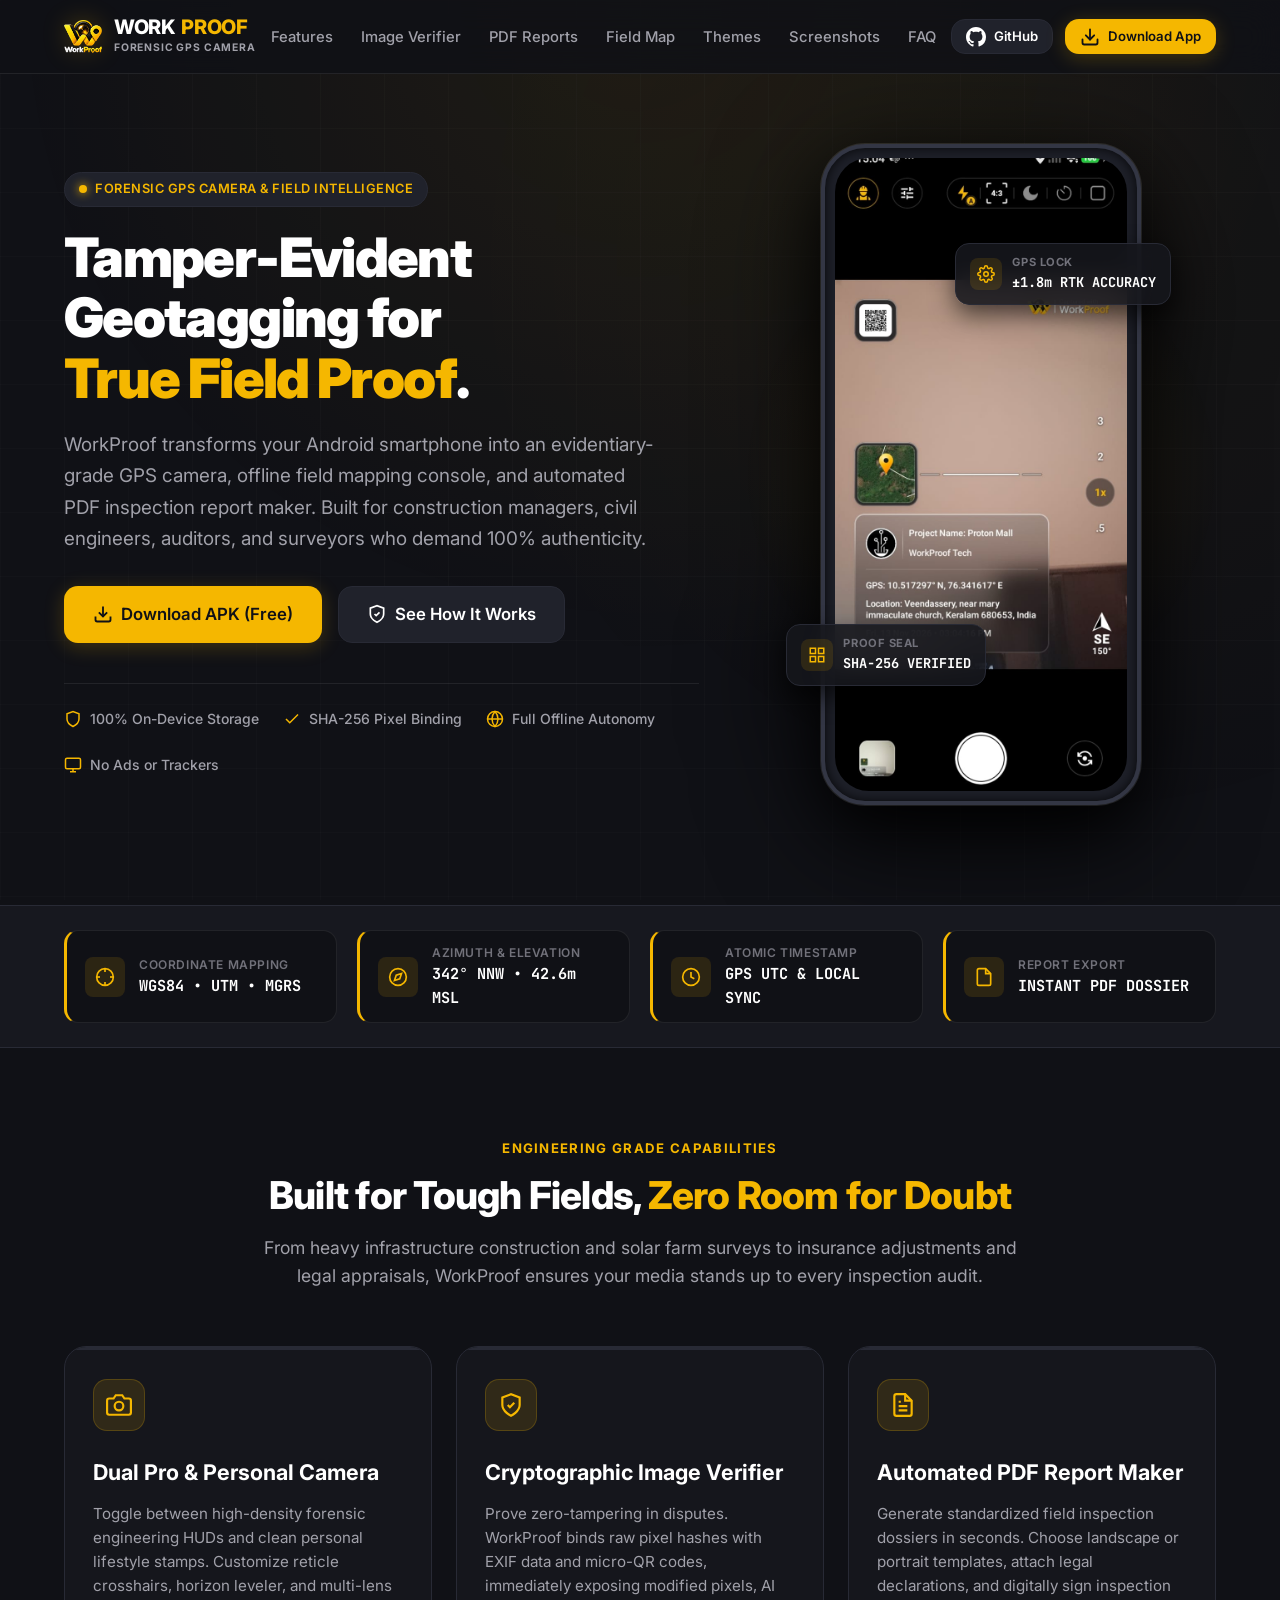
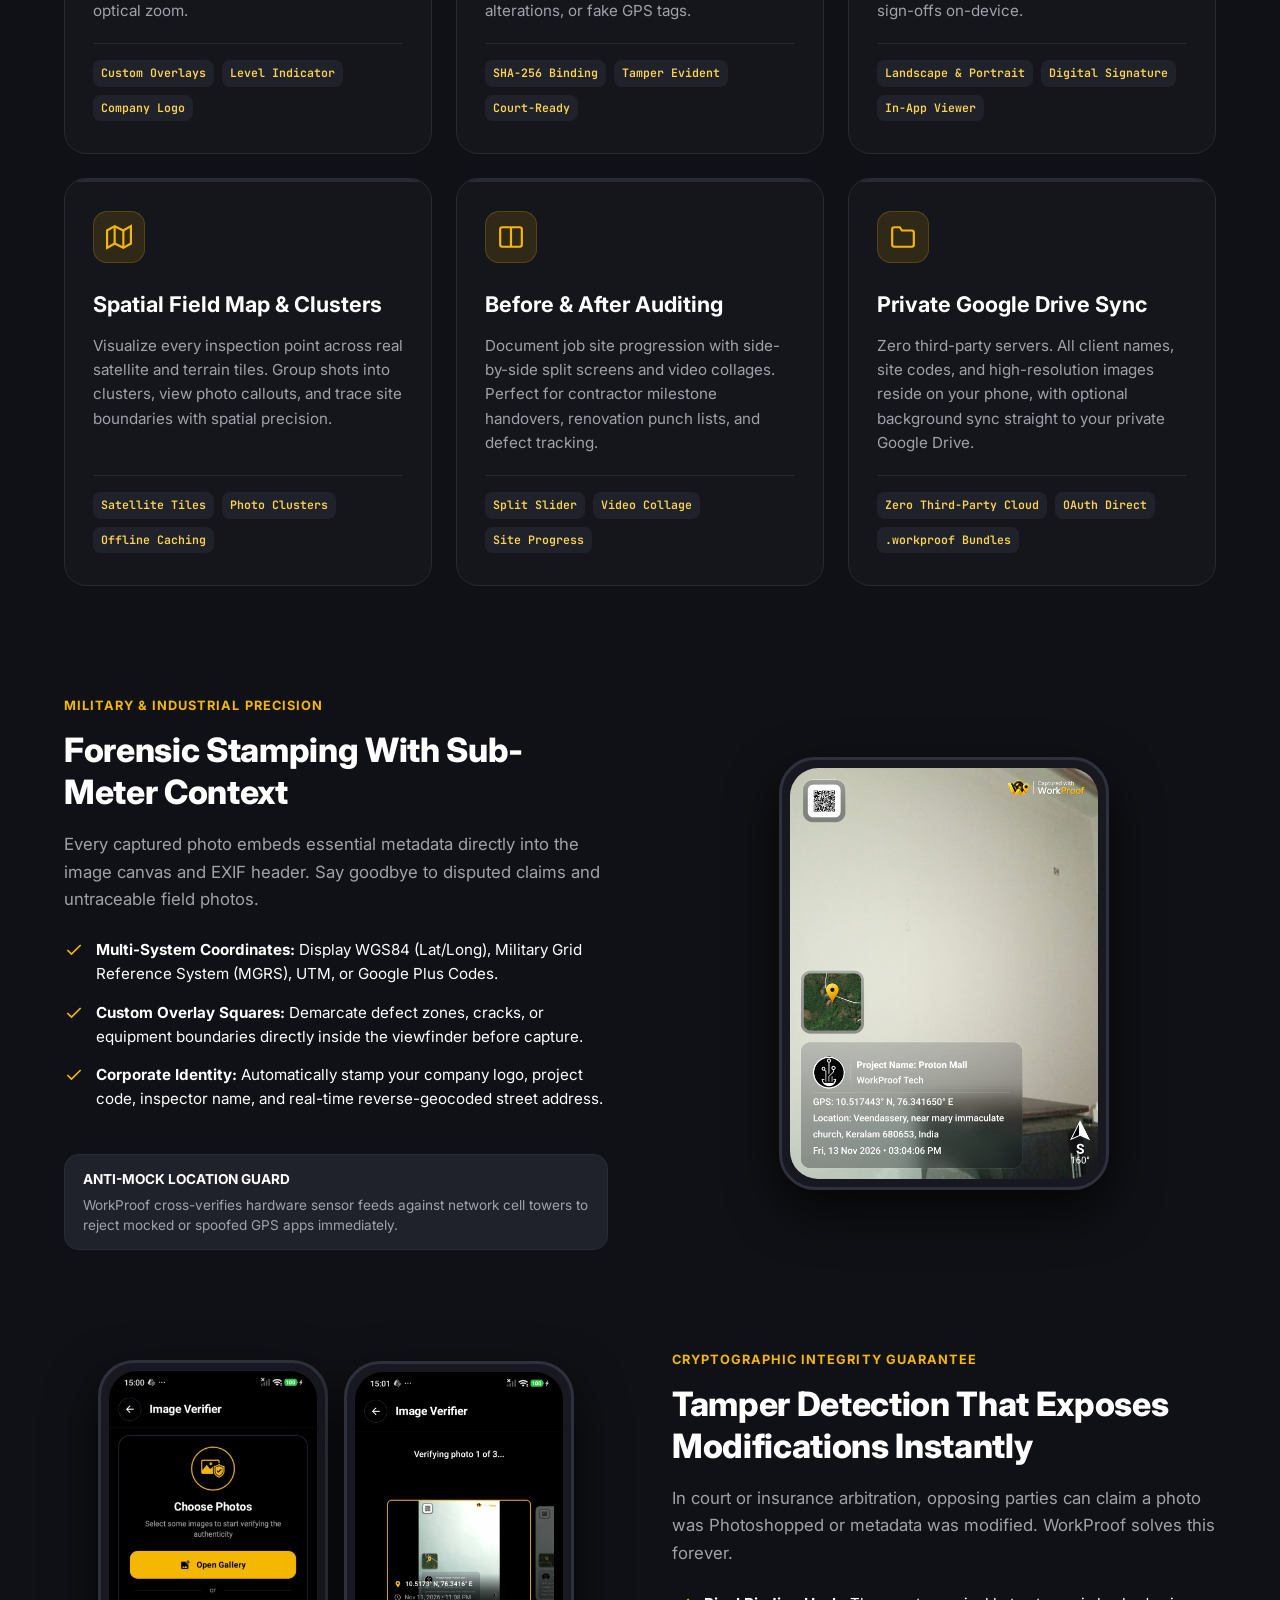
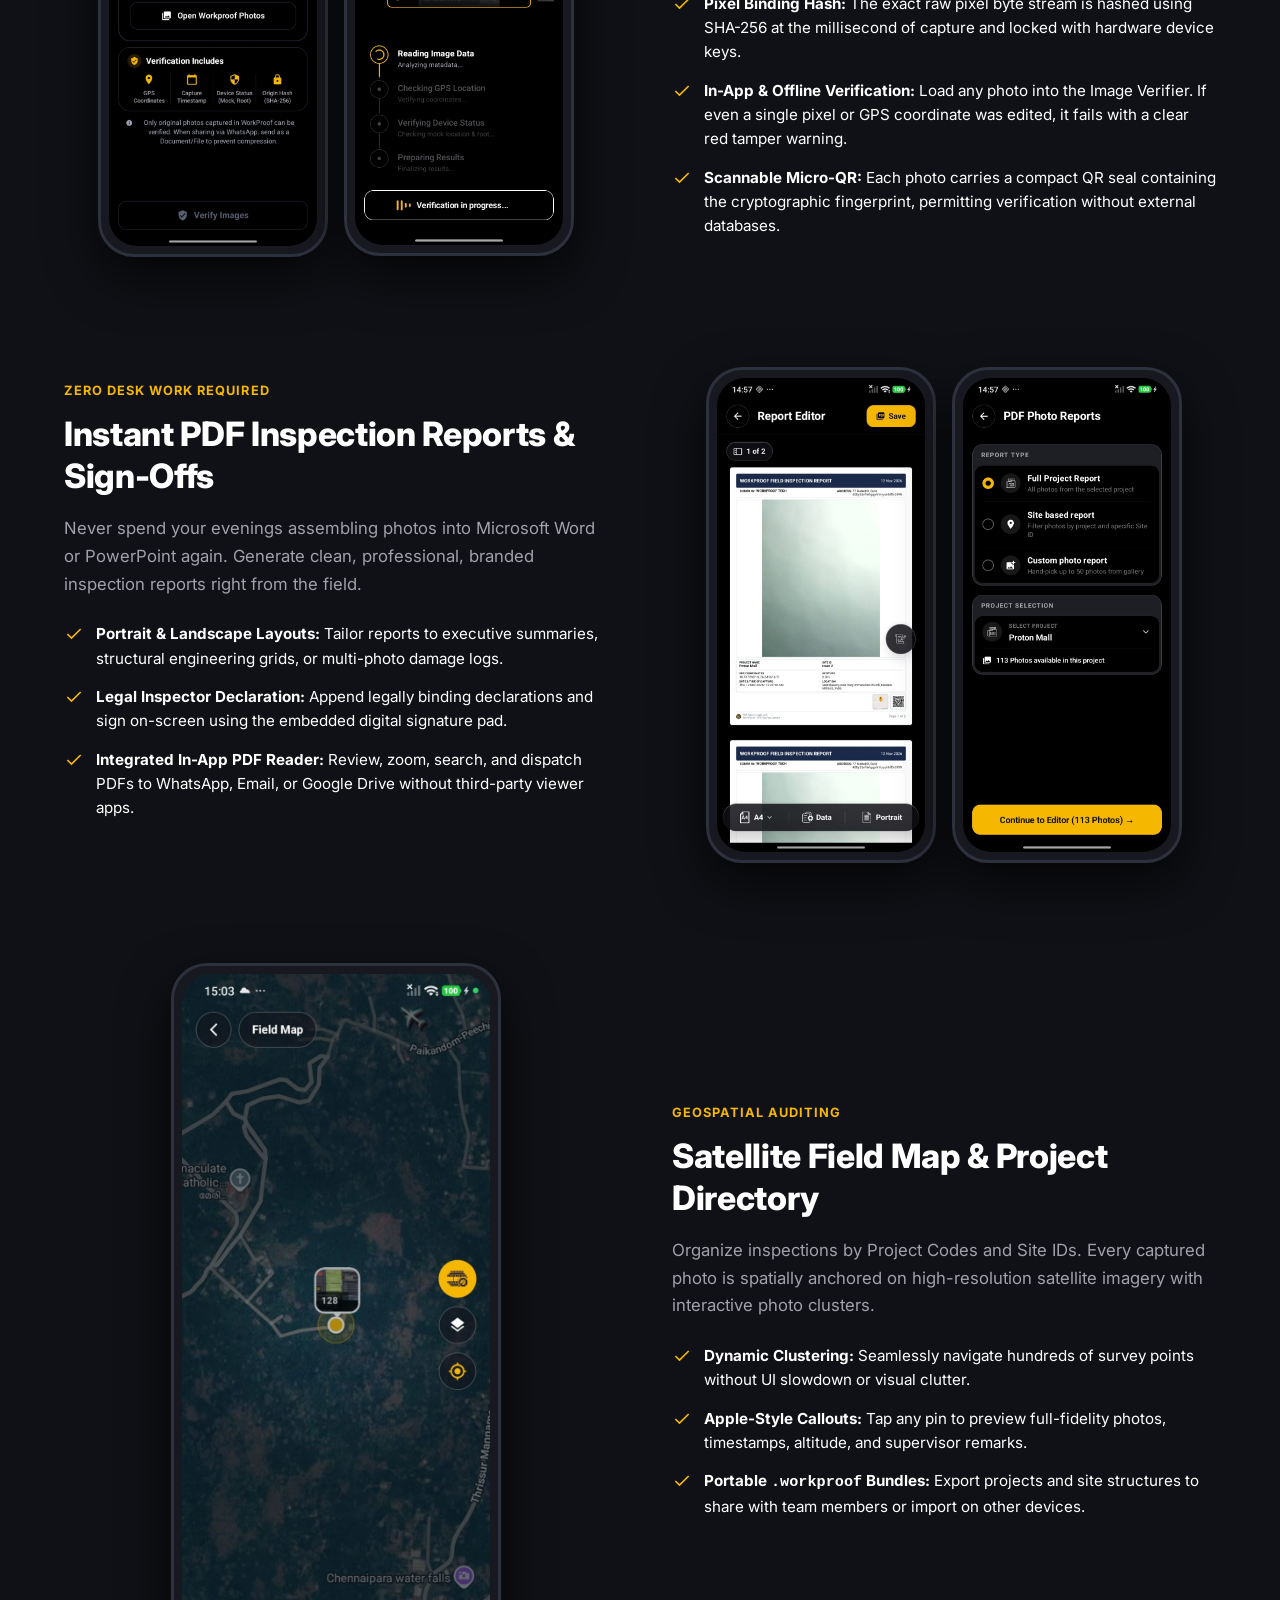
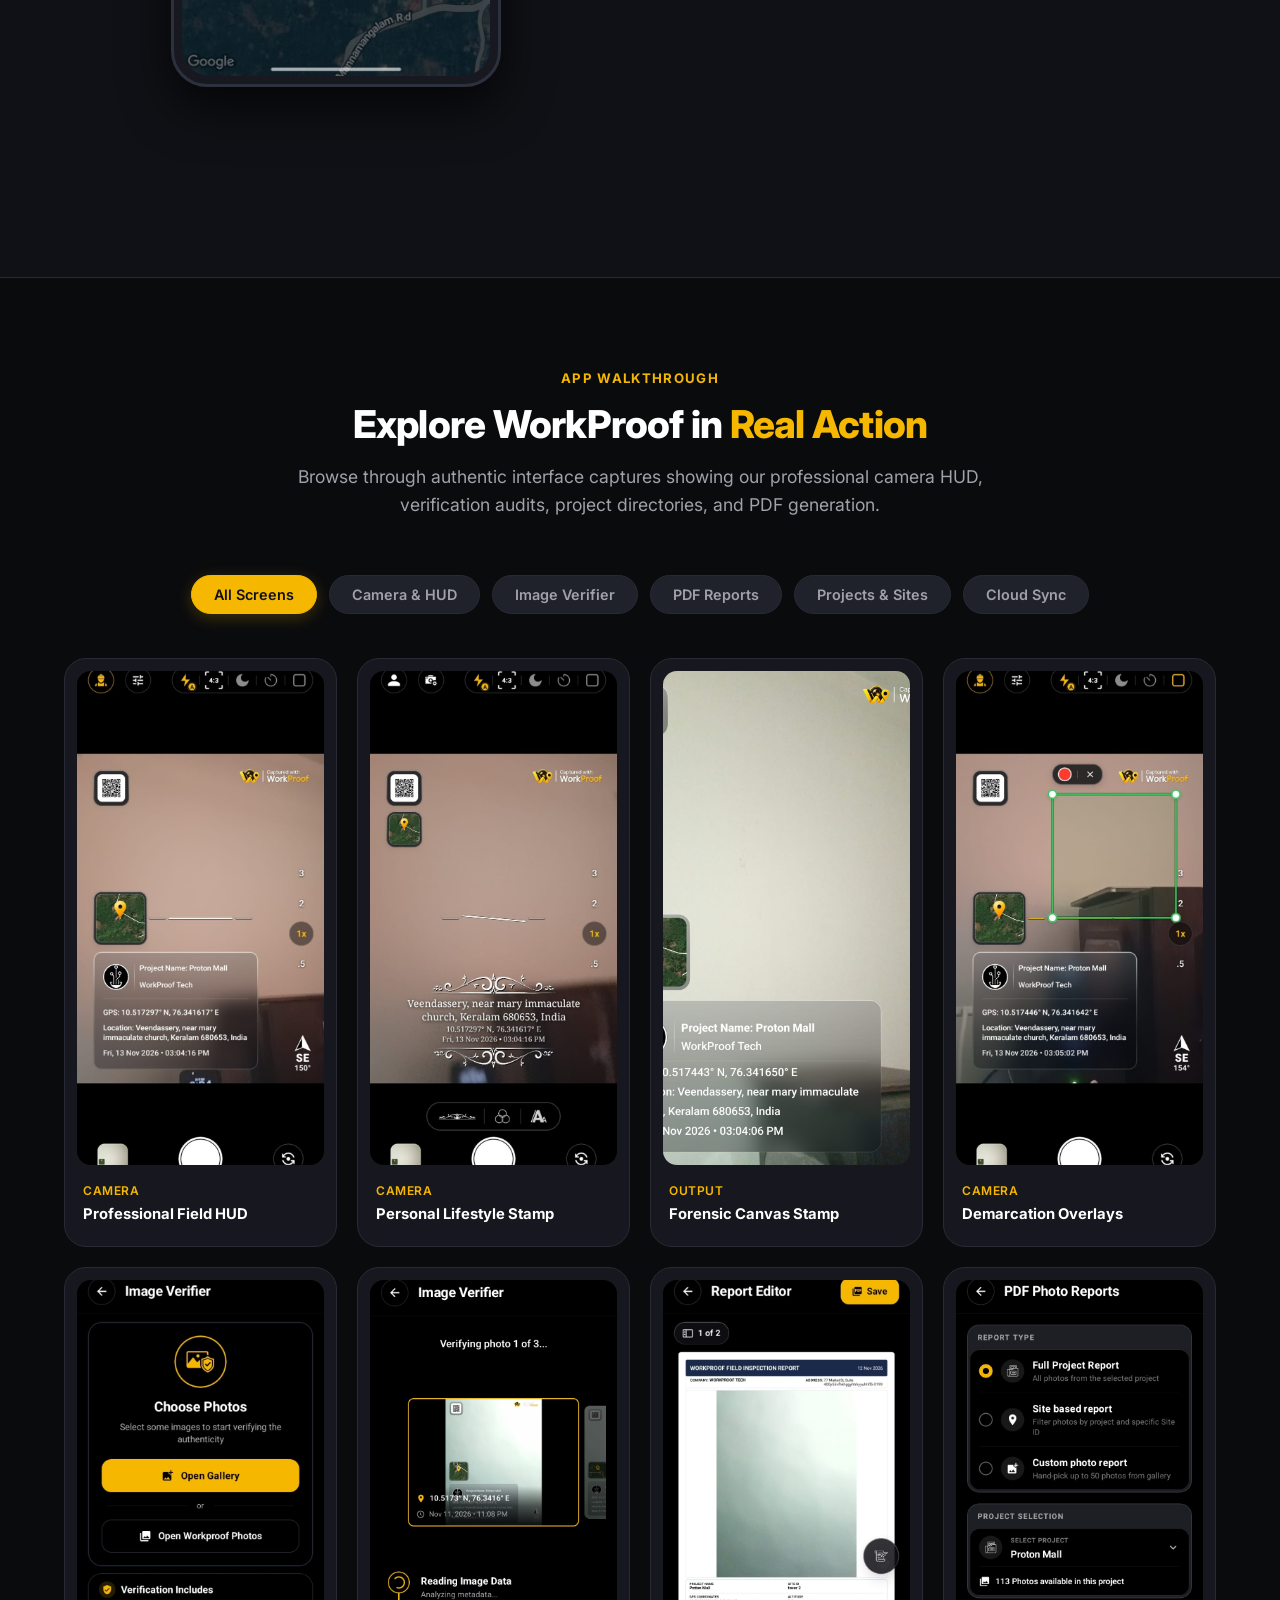
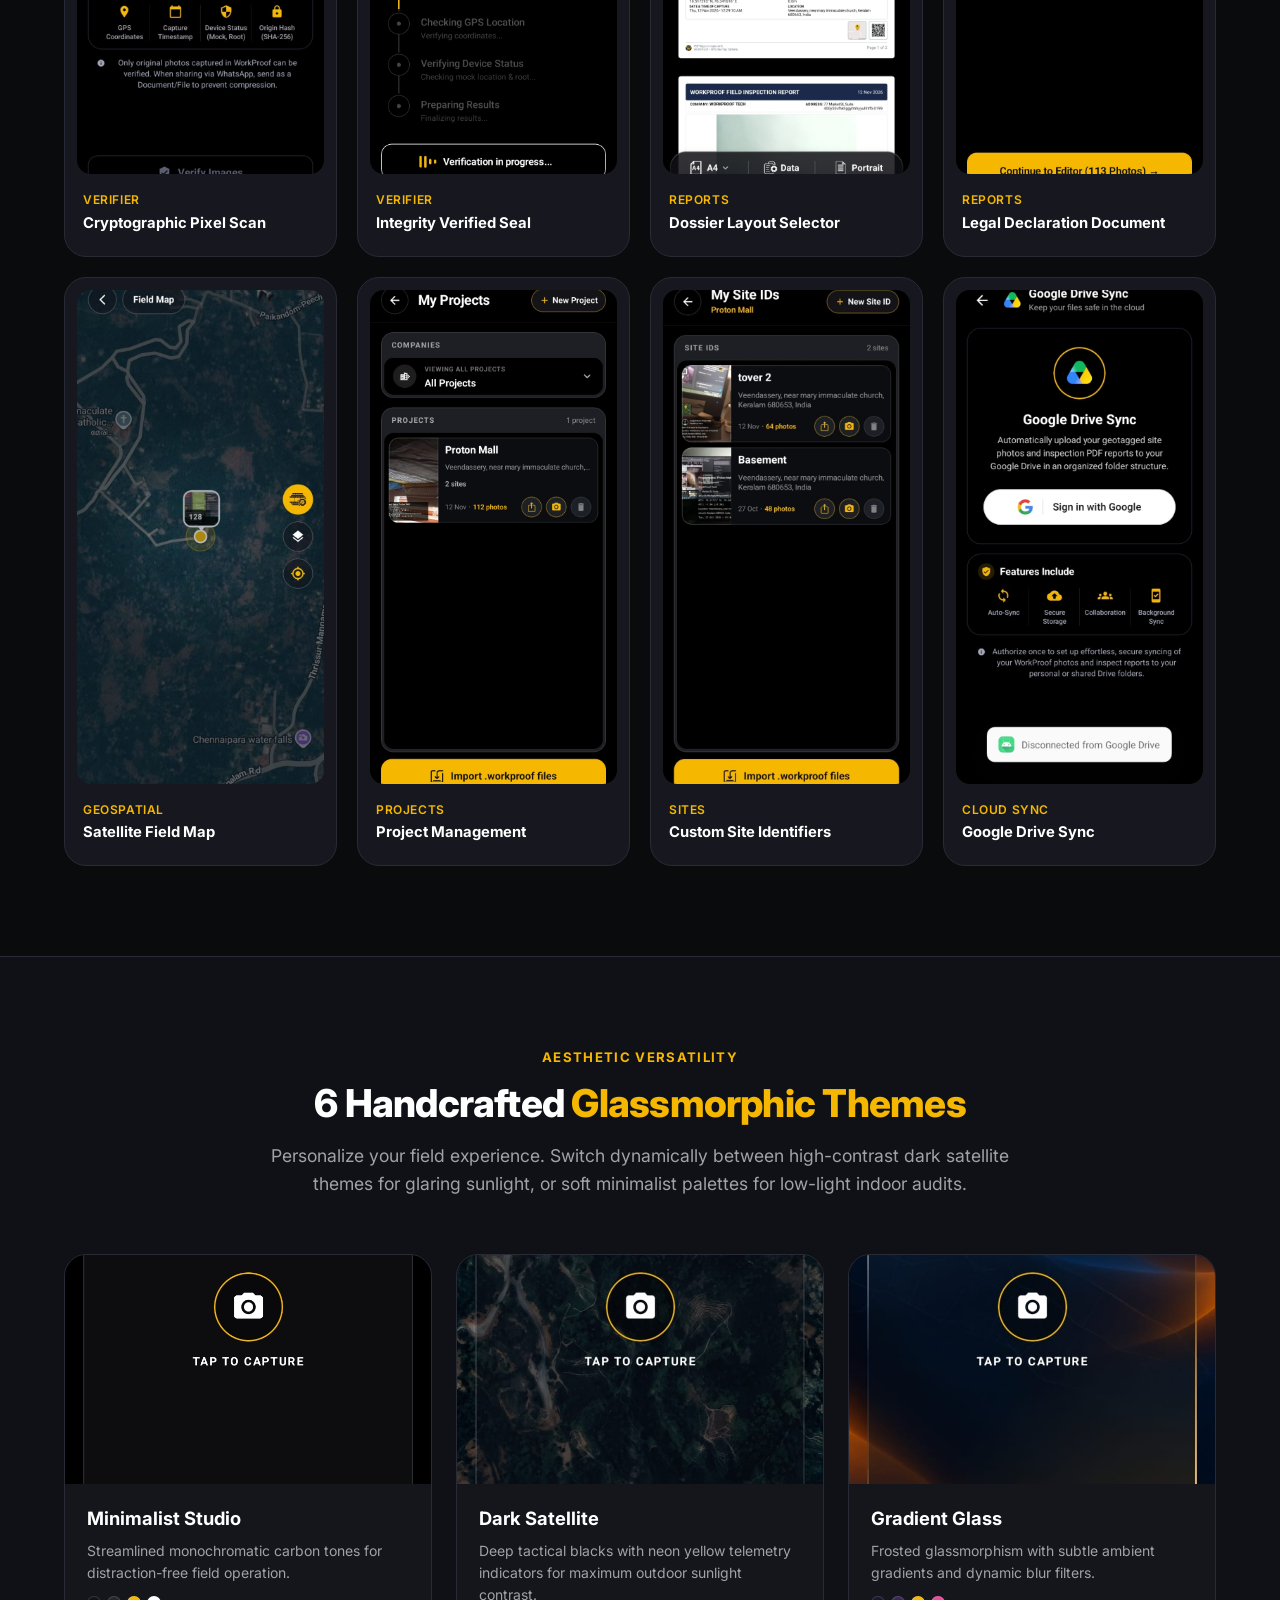
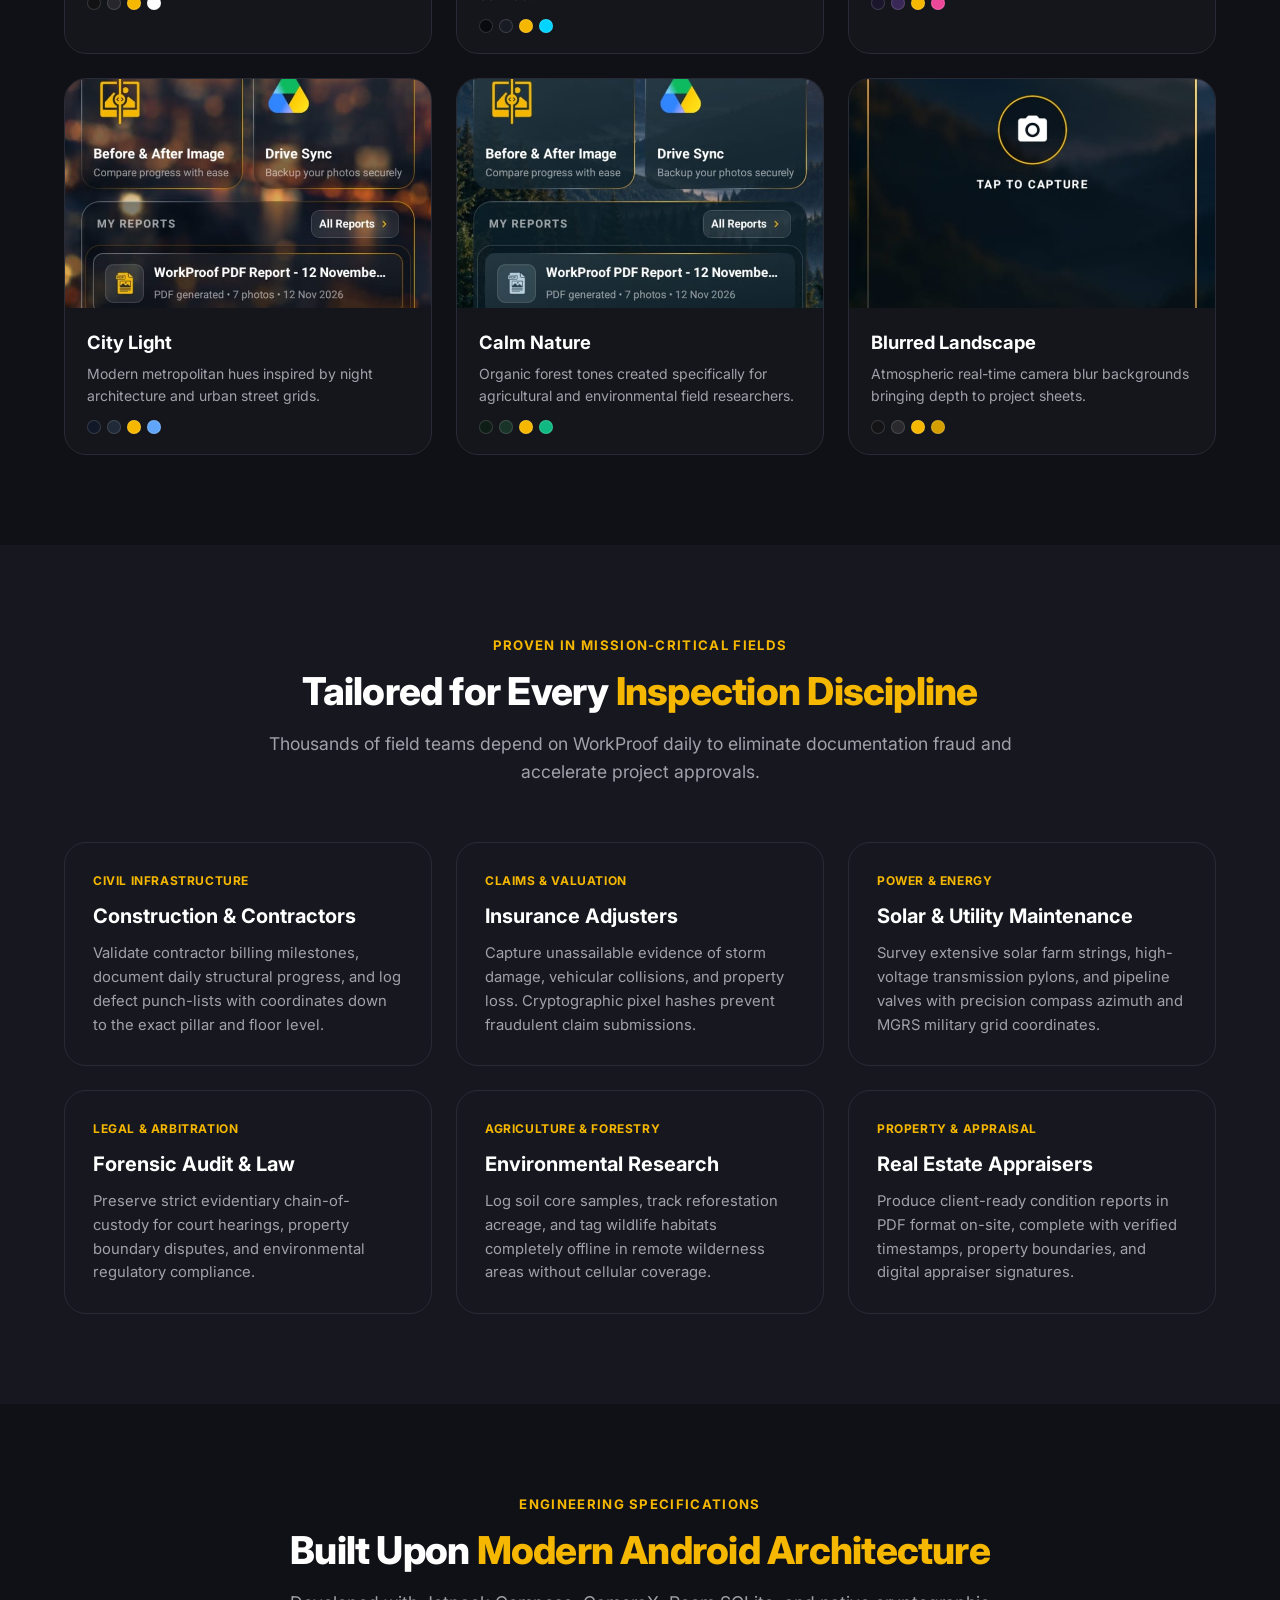
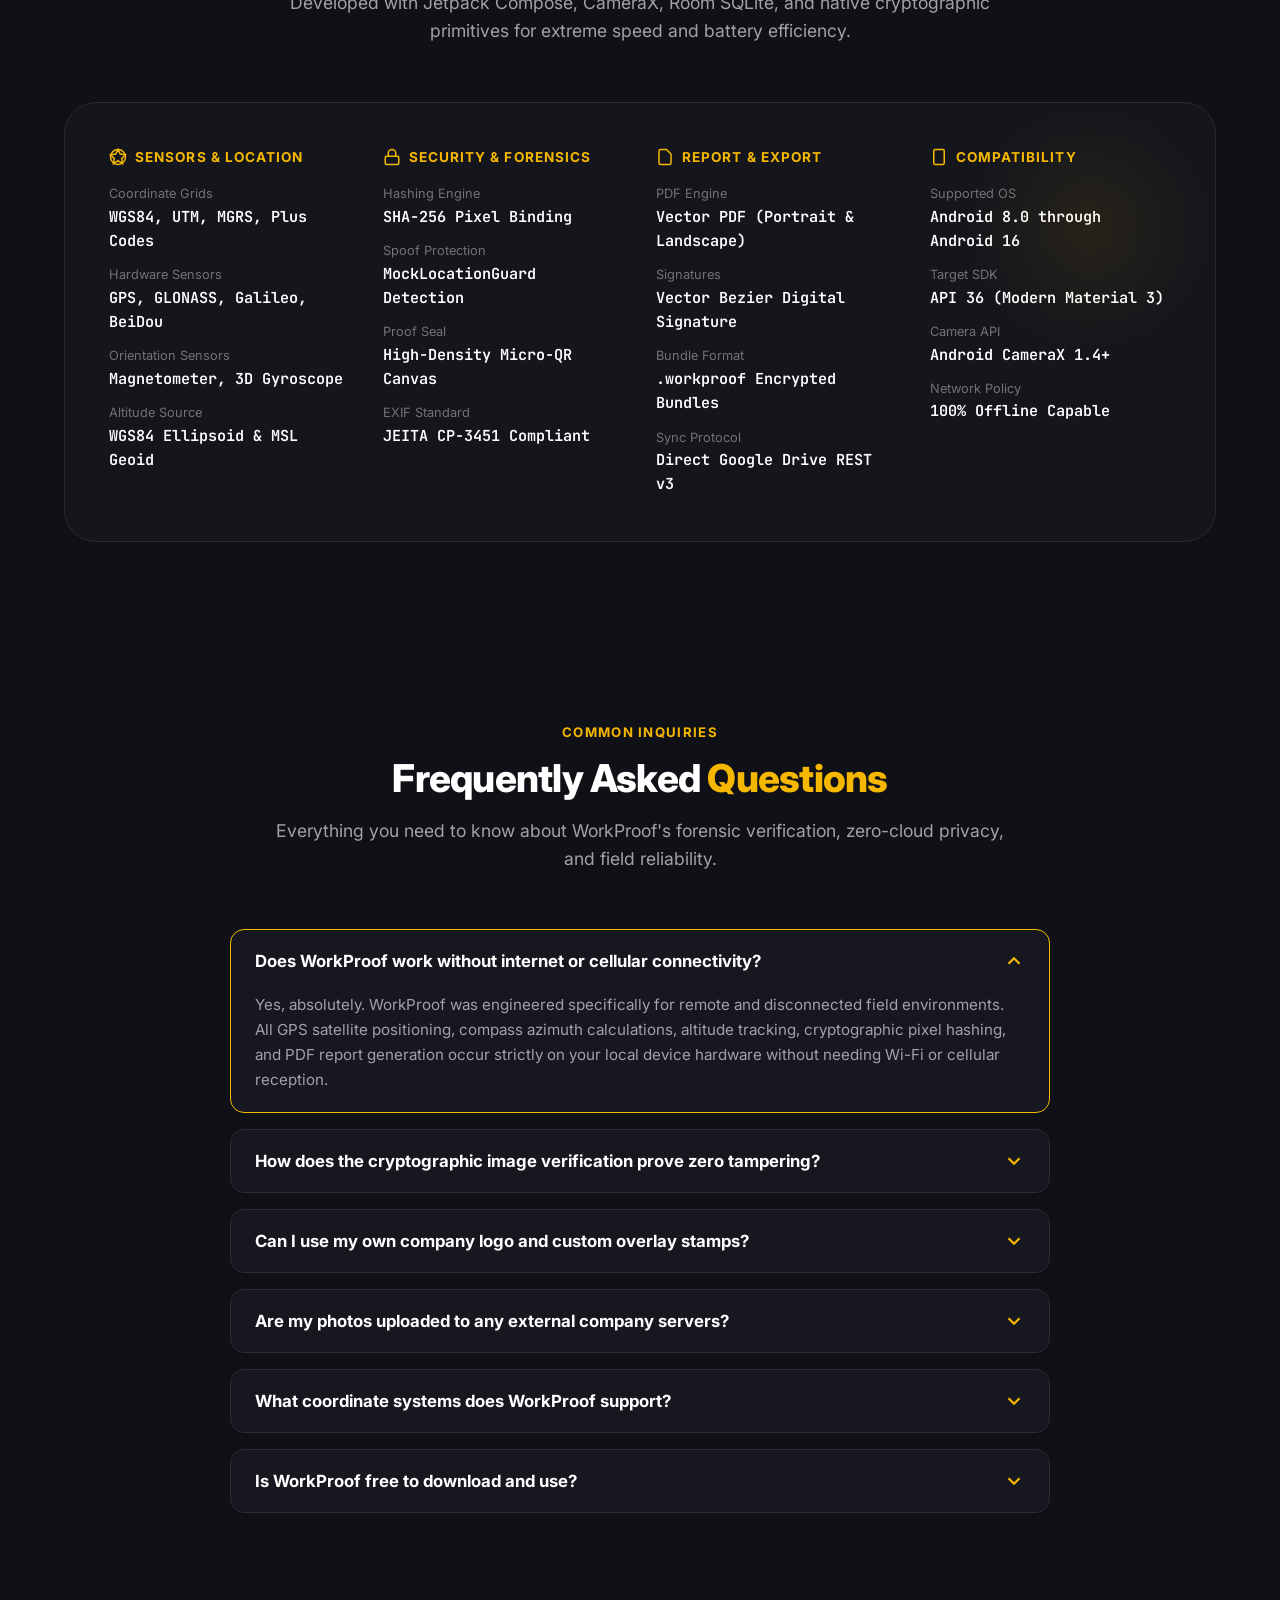
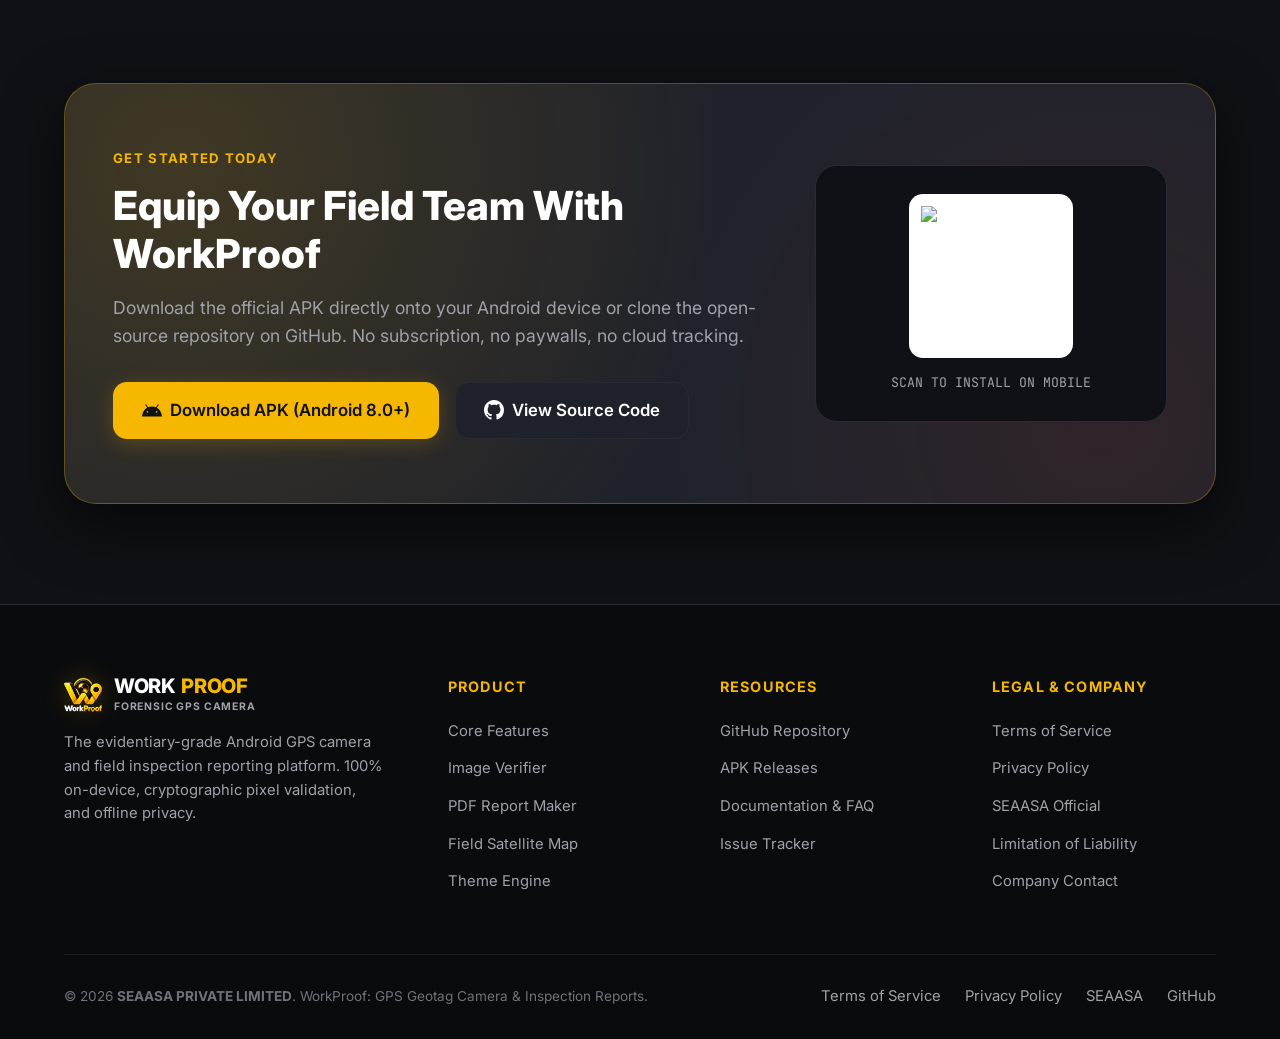
==== index.html @ 044ee82d "Initial commit: WorkProof official landing website, terms, and privacy policy" ====
<!DOCTYPE html>
<html lang="en">
<head>
  <meta charset="UTF-8">
  <meta name="viewport" content="width=device-width, initial-scale=1.0">
  <title>WorkProof | Forensic GPS Geotag Camera, Field Map & PDF Reports</title>
  
  <!-- SEO & Meta Tags -->
  <meta name="description" content="WorkProof is the zero-cloud, evidentiary-grade GPS geotag camera and PDF inspection report maker for Android. Featuring cryptographic pixel verification, offline field mapping, and multi-format coordinate stamping.">
  <meta name="keywords" content="WorkProof, GPS Geotag Camera, Android Geotagging, Timestamp Camera, Field Inspection Report, Construction Camera, Forensic Image Verification, Proof of Work, MGRS Camera, UTM GPS Camera, Tamper Evident Photo">
  <meta name="author" content="WorkProof Team">
  <meta name="robots" content="index, follow">
  <meta name="theme-color" content="#f5b700">

  <!-- Open Graph / Facebook / LinkedIn -->
  <meta property="og:type" content="website">
  <meta property="og:url" content="https://workproof.app/">
  <meta property="og:title" content="WorkProof - Forensic GPS Geotag Camera & Inspection Reports">
  <meta property="og:description" content="Evidentiary-grade GPS geotag camera, offline field mapping, and automated PDF inspection reports. 100% on-device and cryptographically verified.">
  <meta property="og:image" content="assets/images/logo-square.png">

  <!-- Twitter Card -->
  <meta name="twitter:card" content="summary_large_image">
  <meta name="twitter:title" content="WorkProof - Forensic GPS Geotag Camera & Inspection Reports">
  <meta name="twitter:description" content="Evidentiary-grade GPS geotag camera, offline field mapping, and automated PDF inspection reports. 100% on-device and cryptographically verified.">
  <meta name="twitter:image" content="assets/images/logo-square.png">

  <!-- Favicons & Icons -->
  <link rel="icon" type="image/x-icon" href="favicon.ico">
  <link rel="icon" type="image/png" sizes="32x32" href="assets/images/favicon-32x32.png">
  <link rel="icon" type="image/png" sizes="16x16" href="assets/images/favicon-16x16.png">
  <link rel="apple-touch-icon" sizes="180x180" href="assets/images/apple-touch-icon.png">
  <link rel="manifest" href="site.webmanifest">

  <!-- Google Fonts: Inter & JetBrains Mono -->
  <link rel="preconnect" href="https://fonts.googleapis.com">
  <link rel="preconnect" href="https://fonts.gstatic.com" crossorigin>
  <link href="https://fonts.googleapis.com/css2?family=Inter:wght@400;500;600;700;800;900&family=JetBrains+Mono:wght@400;600;700&display=swap" rel="stylesheet">

  <!-- Stylesheet -->
  <link rel="stylesheet" href="assets/css/style.css">

  <!-- Schema.org JSON-LD Structured Data for Rich Search Results -->
  <script type="application/ld+json">
  {
    "@context": "https://schema.org",
    "@graph": [
      {
        "@type": "SoftwareApplication",
        "name": "WorkProof",
        "operatingSystem": "Android 8.0 and above",
        "applicationCategory": "BusinessApplication, PhotographyApplication",
        "offers": {
          "@type": "Offer",
          "price": "0.00",
          "priceCurrency": "USD"
        },
        "description": "Evidentiary-grade forensic GPS geotag camera, satellite field mapping, and automated PDF inspection report generator.",
        "softwareVersion": "1.0",
        "downloadUrl": "https://github.com/shintocanto/WorkProof/releases"
      },
      {
        "@type": "FAQPage",
        "mainEntity": [
          {
            "@type": "Question",
            "name": "Does WorkProof require an internet connection to capture geotagged photos?",
            "acceptedAnswer": {
              "@type": "Answer",
              "text": "No. WorkProof operates 100% offline. High-precision GPS coordinates, compass azimuth, altitude, timestamps, and cryptographic pixel binding are generated directly on your device."
            }
          },
          {
            "@type": "Question",
            "name": "How does WorkProof's cryptographic image verification work?",
            "acceptedAnswer": {
              "@type": "Answer",
              "text": "Every photo is bound with a deterministic SHA-256 cryptographic signature linking the raw pixel matrix with GPS telemetry and EXIF metadata. The in-app Verifier instantly flags any Photoshop, crop, or AI tampering."
            }
          },
          {
            "@type": "Question",
            "name": "Are my photos uploaded to any third-party cloud servers?",
            "acceptedAnswer": {
              "@type": "Answer",
              "text": "Never. WorkProof adheres to a zero-cloud, privacy-first architecture. All media remains on your physical device unless you explicitly connect your personal Google Drive."
            }
          }
        ]
      }
    ]
  }
  </script>
</head>
<body>
  <!-- Ambient Topographic Grid Background -->
  <div class="bg-topo-overlay"></div>

  <!-- Header Navigation -->
  <header class="header">
    <div class="container nav-wrapper">
      <a href="index.html" class="brand" aria-label="WorkProof Home">
        <img src="assets/images/logo.png" alt="WorkProof Logo" class="brand-logo-img">
        <div class="brand-text-wrap">
          <div class="brand-title">WORK<span>PROOF</span></div>
          <span class="brand-badge">Forensic GPS Camera</span>
        </div>
      </a>

      <!-- Desktop Navigation Menu -->
      <nav aria-label="Main Navigation">
        <ul class="nav-menu">
          <li><a href="#features" class="nav-link">Features</a></li>
          <li><a href="#verifier" class="nav-link">Image Verifier</a></li>
          <li><a href="#reports" class="nav-link">PDF Reports</a></li>
          <li><a href="#fieldmap" class="nav-link">Field Map</a></li>
          <li><a href="#themes" class="nav-link">Themes</a></li>
          <li><a href="#screenshots" class="nav-link">Screenshots</a></li>
          <li><a href="#faq" class="nav-link">FAQ</a></li>
        </ul>
      </nav>

      <!-- Action Buttons -->
      <div class="nav-actions">
        <a href="https://github.com/shintocanto/WorkProof" target="_blank" rel="noopener noreferrer" class="btn btn-secondary btn-sm" aria-label="GitHub Repository">
          <svg class="btn-icon" viewBox="0 0 24 24" fill="currentColor">
            <path d="M12 0C5.37 0 0 5.37 0 12c0 5.31 3.435 9.795 8.205 11.385.6.105.825-.255.825-.57 0-.285-.015-1.23-.015-2.235-3.015.555-3.795-.735-4.035-1.41-.135-.345-.72-1.41-1.23-1.695-.42-.225-1.02-.78-.015-.795.945-.015 1.62.87 1.845 1.23 1.08 1.815 2.805 1.305 3.495.99.105-.78.42-1.305.765-1.605-2.67-.3-5.46-1.335-5.46-5.925 0-1.305.465-2.385 1.23-3.225-.12-.3-.54-1.53.12-3.18 0 0 1.005-.315 3.3 1.23.96-.27 1.98-.405 3-.405s2.04.135 3 .405c2.295-1.56 3.3-1.23 3.3-1.23.66 1.65.24 2.88.12 3.18.765.84 1.23 1.905 1.23 3.225 0 4.605-2.805 5.625-5.475 5.925.435.375.81 1.095.81 2.22 0 1.605-.015 2.895-.015 3.3 0 .315.225.69.825.57A12.02 12.02 0 0024 12c0-6.63-5.37-12-12-12z"/>
          </svg>
          <span>GitHub</span>
        </a>
        <a href="#download" class="btn btn-primary btn-sm">
          <svg class="btn-icon" viewBox="0 0 24 24" fill="none" stroke="currentColor" stroke-width="2.2" stroke-linecap="round" stroke-linejoin="round">
            <path d="M21 15v4a2 2 0 0 1-2 2H5a2 2 0 0 1-2-2v-4"></path>
            <polyline points="7 10 12 15 17 10"></polyline>
            <line x1="12" y1="15" x2="12" y2="3"></line>
          </svg>
          <span>Download App</span>
        </a>
      </div>

      <!-- Mobile Hamburger Button -->
      <button class="mobile-toggle" aria-label="Toggle navigation menu" aria-expanded="false">
        <svg viewBox="0 0 24 24" fill="none" stroke="currentColor" stroke-width="2">
          <line x1="3" y1="12" x2="21" y2="12"></line>
          <line x1="3" y1="6" x2="21" y2="6"></line>
          <line x1="3" y1="18" x2="21" y2="18"></line>
        </svg>
      </button>
    </div>

    <!-- Mobile Drawer Menu -->
    <div class="mobile-nav">
      <a href="#features" class="nav-link">Features</a>
      <a href="#verifier" class="nav-link">Image Verifier</a>
      <a href="#reports" class="nav-link">PDF Reports</a>
      <a href="#fieldmap" class="nav-link">Field Map</a>
      <a href="#themes" class="nav-link">Themes</a>
      <a href="#screenshots" class="nav-link">Screenshots</a>
      <a href="#faq" class="nav-link">FAQ</a>
      <a href="terms.html" class="nav-link">Terms of Service</a>
      <a href="privacy.html" class="nav-link">Privacy Policy</a>
      <a href="#download" class="btn btn-primary" style="margin-top: 12px; width: 100%;">Download WorkProof APK</a>
    </div>
  </header>

  <main>
    <!-- ===================================================================
         Hero Section
         =================================================================== -->
    <section class="hero-section">
      <div class="container">
        <div class="hero-grid">
          <!-- Left Column: Copy & Actions -->
          <div class="hero-content">
            <div class="pill-badge">
              <span class="pill-pulse"></span>
              <span>Forensic GPS Camera & Field Intelligence</span>
            </div>

            <h1 class="hero-title">
              Tamper-Evident Geotagging for <span class="highlight">True Field Proof</span>.
            </h1>

            <p class="hero-desc">
              WorkProof transforms your Android smartphone into an evidentiary-grade GPS camera, offline field mapping console, and automated PDF inspection report maker. Built for construction managers, civil engineers, auditors, and surveyors who demand 100% authenticity.
            </p>

            <div class="hero-actions">
              <a href="#download" class="btn btn-primary btn-lg">
                <svg class="btn-icon" viewBox="0 0 24 24" fill="none" stroke="currentColor" stroke-width="2.2">
                  <path d="M21 15v4a2 2 0 0 1-2 2H5a2 2 0 0 1-2-2v-4"></path>
                  <polyline points="7 10 12 15 17 10"></polyline>
                  <line x1="12" y1="15" x2="12" y2="3"></line>
                </svg>
                <span>Download APK (Free)</span>
              </a>

              <a href="#verifier" class="btn btn-secondary btn-lg">
                <svg class="btn-icon" viewBox="0 0 24 24" fill="none" stroke="currentColor" stroke-width="2">
                  <path d="M12 22s8-4 8-10V5l-8-3-8 3v7c0 6 8 10 8 10z"></path>
                  <polyline points="9 12 11 14 15 10"></polyline>
                </svg>
                <span>See How It Works</span>
              </a>
            </div>

            <!-- Trust / Architecture Guarantees -->
            <div class="hero-guarantees">
              <div class="guarantee-item">
                <svg class="guarantee-icon" viewBox="0 0 24 24" fill="none" stroke="currentColor" stroke-width="2">
                  <path d="M12 22s8-4 8-10V5l-8-3-8 3v7c0 6 8 10 8 10z"></path>
                </svg>
                <span>100% On-Device Storage</span>
              </div>

              <div class="guarantee-item">
                <svg class="guarantee-icon" viewBox="0 0 24 24" fill="none" stroke="currentColor" stroke-width="2">
                  <polyline points="20 6 9 17 4 12"></polyline>
                </svg>
                <span>SHA-256 Pixel Binding</span>
              </div>

              <div class="guarantee-item">
                <svg class="guarantee-icon" viewBox="0 0 24 24" fill="none" stroke="currentColor" stroke-width="2">
                  <circle cx="12" cy="12" r="10"></circle>
                  <line x1="2" y1="12" x2="22" y2="12"></line>
                  <path d="M12 2a15.3 15.3 0 0 1 4 10 15.3 15.3 0 0 1-4 10 15.3 15.3 0 0 1-4-10 15.3 15.3 0 0 1 4-10z"></path>
                </svg>
                <span>Full Offline Autonomy</span>
              </div>

              <div class="guarantee-item">
                <svg class="guarantee-icon" viewBox="0 0 24 24" fill="none" stroke="currentColor" stroke-width="2">
                  <rect x="2" y="3" width="20" height="14" rx="2" ry="2"></rect>
                  <line x1="8" y1="21" x2="16" y2="21"></line>
                  <line x1="12" y1="17" x2="12" y2="21"></line>
                </svg>
                <span>No Ads or Trackers</span>
              </div>
            </div>
          </div>

          <!-- Right Column: Interactive Smartphone Mockup -->
          <div class="hero-visual">
            <div class="hero-ambient-glow"></div>
            
            <div class="phone-mockup-wrapper">
              <div class="phone-frame">
                <div class="phone-notch"></div>
                <div class="phone-screen">
                  <img src="assets/images/screenshots/screen-camera-pro.jpg" alt="WorkProof Camera Live HUD Viewfinder" loading="eager">
                </div>
              </div>

              <!-- Floating Live Telemetry Chips -->
              <div class="floating-chip floating-chip-1">
                <div class="chip-icon-box">
                  <svg width="18" height="18" viewBox="0 0 24 24" fill="none" stroke="currentColor" stroke-width="2">
                    <circle cx="12" cy="12" r="3"></circle>
                    <path d="M19.4 15a1.65 1.65 0 0 0 .33 1.82l.06.06a2 2 0 0 1 0 2.83 2 2 0 0 1-2.83 0l-.06-.06a1.65 1.65 0 0 0-1.82-.33 1.65 1.65 0 0 0-1 1.51V21a2 2 0 0 1-2 2 2 2 0 0 1-2-2v-.09A1.65 1.65 0 0 0 9 19.4a1.65 1.65 0 0 0-1.82.33l-.06.06a2 2 0 0 1-2.83 0 2 2 0 0 1 0-2.83l.06-.06a1.65 1.65 0 0 0 .33-1.82 1.65 1.65 0 0 0-1.51-1H3a2 2 0 0 1-2-2 2 2 0 0 1 2-2h.09A1.65 1.65 0 0 0 4.6 9a1.65 1.65 0 0 0-.33-1.82l-.06-.06a2 2 0 0 1 0-2.83 2 2 0 0 1 2.83 0l.06.06a1.65 1.65 0 0 0 1.82.33H9a1.65 1.65 0 0 0 1-1.51V3a2 2 0 0 1 2-2 2 2 0 0 1 2 2v.09a1.65 1.65 0 0 0 1 1.51 1.65 1.65 0 0 0 1.82-.33l.06-.06a2 2 0 0 1 2.83 0 2 2 0 0 1 0 2.83l-.06.06a1.65 1.65 0 0 0-.33 1.82V9a1.65 1.65 0 0 0 1.51 1H21a2 2 0 0 1 2 2 2 2 0 0 1-2 2h-.09a1.65 1.65 0 0 0-1.51 1z"></path>
                  </svg>
                </div>
                <div class="chip-content">
                  <span class="chip-label">GPS LOCK</span>
                  <span class="chip-value">±1.8m RTK ACCURACY</span>
                </div>
              </div>

              <div class="floating-chip floating-chip-2">
                <div class="chip-icon-box">
                  <svg width="18" height="18" viewBox="0 0 24 24" fill="none" stroke="currentColor" stroke-width="2">
                    <rect x="3" y="3" width="7" height="7"></rect>
                    <rect x="14" y="3" width="7" height="7"></rect>
                    <rect x="14" y="14" width="7" height="7"></rect>
                    <rect x="3" y="14" width="7" height="7"></rect>
                  </svg>
                </div>
                <div class="chip-content">
                  <span class="chip-label">PROOF SEAL</span>
                  <span class="chip-value">SHA-256 VERIFIED</span>
                </div>
              </div>
            </div>
          </div>
        </div>
      </div>
    </section>

    <!-- ===================================================================
         Live Telemetry & Stamp Preview Bar
         =================================================================== -->
    <div class="telemetry-ribbon">
      <div class="container">
        <div class="telemetry-grid">
          <div class="telemetry-item">
            <div class="telemetry-icon-box">
              <svg width="20" height="20" viewBox="0 0 24 24" fill="none" stroke="currentColor" stroke-width="2">
                <circle cx="12" cy="12" r="10"></circle>
                <line x1="22" y1="12" x2="18" y2="12"></line>
                <line x1="6" y1="12" x2="2" y2="12"></line>
                <line x1="12" y1="6" x2="12" y2="2"></line>
                <line x1="12" y1="22" x2="12" y2="18"></line>
              </svg>
            </div>
            <div class="telemetry-meta">
              <span class="telemetry-name">COORDINATE MAPPING</span>
              <span class="telemetry-val">WGS84 • UTM • MGRS</span>
            </div>
          </div>

          <div class="telemetry-item">
            <div class="telemetry-icon-box">
              <svg width="20" height="20" viewBox="0 0 24 24" fill="none" stroke="currentColor" stroke-width="2">
                <circle cx="12" cy="12" r="10"></circle>
                <polygon points="16.24 7.76 14.12 14.12 7.76 16.24 9.88 9.88 16.24 7.76"></polygon>
              </svg>
            </div>
            <div class="telemetry-meta">
              <span class="telemetry-name">AZIMUTH & ELEVATION</span>
              <span class="telemetry-val">342° NNW • 42.6m MSL</span>
            </div>
          </div>

          <div class="telemetry-item">
            <div class="telemetry-icon-box">
              <svg width="20" height="20" viewBox="0 0 24 24" fill="none" stroke="currentColor" stroke-width="2">
                <circle cx="12" cy="12" r="10"></circle>
                <polyline points="12 6 12 12 16 14"></polyline>
              </svg>
            </div>
            <div class="telemetry-meta">
              <span class="telemetry-name">ATOMIC TIMESTAMP</span>
              <span class="telemetry-val">GPS UTC & LOCAL SYNC</span>
            </div>
          </div>

          <div class="telemetry-item">
            <div class="telemetry-icon-box">
              <svg width="20" height="20" viewBox="0 0 24 24" fill="none" stroke="currentColor" stroke-width="2">
                <path d="M14 2H6a2 2 0 0 0-2 2v16a2 2 0 0 0 2 2h12a2 2 0 0 0 2-2V8z"></path>
                <polyline points="14 2 14 8 20 8"></polyline>
              </svg>
            </div>
            <div class="telemetry-meta">
              <span class="telemetry-name">REPORT EXPORT</span>
              <span class="telemetry-val">INSTANT PDF DOSSIER</span>
            </div>
          </div>
        </div>
      </div>
    </div>

    <!-- ===================================================================
         Core Features Grid (Pillars)
         =================================================================== -->
    <section id="features" class="section">
      <div class="container">
        <div class="section-header">
          <span class="section-tag">ENGINEERING GRADE CAPABILITIES</span>
          <h2 class="section-title">Built for Tough Fields, <span>Zero Room for Doubt</span></h2>
          <p class="section-desc">
            From heavy infrastructure construction and solar farm surveys to insurance adjustments and legal appraisals, WorkProof ensures your media stands up to every inspection audit.
          </p>
        </div>

        <div class="feature-cards-grid">
          <!-- Card 1: Dual Camera Engine -->
          <article class="feature-card">
            <div class="feature-icon-wrapper">
              <svg viewBox="0 0 24 24" fill="none" stroke="currentColor" stroke-width="2">
                <path d="M23 19a2 2 0 0 1-2 2H3a2 2 0 0 1-2-2V8a2 2 0 0 1 2-2h4l2-3h6l2 3h4a2 2 0 0 1 2 2z"></path>
                <circle cx="12" cy="13" r="4"></circle>
              </svg>
            </div>
            <h3 class="feature-title">Dual Pro & Personal Camera</h3>
            <p class="feature-desc">
              Toggle between high-density forensic engineering HUDs and clean personal lifestyle stamps. Customize reticle crosshairs, horizon leveler, and multi-lens optical zoom.
            </p>
            <div class="feature-badge-list">
              <span class="feature-sub-badge">Custom Overlays</span>
              <span class="feature-sub-badge">Level Indicator</span>
              <span class="feature-sub-badge">Company Logo</span>
            </div>
          </article>

          <!-- Card 2: Cryptographic Verifier -->
          <article class="feature-card">
            <div class="feature-icon-wrapper">
              <svg viewBox="0 0 24 24" fill="none" stroke="currentColor" stroke-width="2">
                <path d="M12 22s8-4 8-10V5l-8-3-8 3v7c0 6 8 10 8 10z"></path>
                <path d="m9 12 2 2 4-4"></path>
              </svg>
            </div>
            <h3 class="feature-title">Cryptographic Image Verifier</h3>
            <p class="feature-desc">
              Prove zero-tampering in disputes. WorkProof binds raw pixel hashes with EXIF data and micro-QR codes, immediately exposing modified pixels, AI alterations, or fake GPS tags.
            </p>
            <div class="feature-badge-list">
              <span class="feature-sub-badge">SHA-256 Binding</span>
              <span class="feature-sub-badge">Tamper Evident</span>
              <span class="feature-sub-badge">Court-Ready</span>
            </div>
          </article>

          <!-- Card 3: Instant PDF Photo Reports -->
          <article class="feature-card">
            <div class="feature-icon-wrapper">
              <svg viewBox="0 0 24 24" fill="none" stroke="currentColor" stroke-width="2">
                <path d="M14 2H6a2 2 0 0 0-2 2v16a2 2 0 0 0 2 2h12a2 2 0 0 0 2-2V8z"></path>
                <polyline points="14 2 14 8 20 8"></polyline>
                <line x1="16" y1="13" x2="8" y2="13"></line>
                <line x1="16" y1="17" x2="8" y2="17"></line>
                <polyline points="10 9 9 9 8 9"></polyline>
              </svg>
            </div>
            <h3 class="feature-title">Automated PDF Report Maker</h3>
            <p class="feature-desc">
              Generate standardized field inspection dossiers in seconds. Choose landscape or portrait templates, attach legal declarations, and digitally sign inspection sign-offs on-device.
            </p>
            <div class="feature-badge-list">
              <span class="feature-sub-badge">Landscape & Portrait</span>
              <span class="feature-sub-badge">Digital Signature</span>
              <span class="feature-sub-badge">In-App Viewer</span>
            </div>
          </article>

          <!-- Card 4: Satellite Field Map -->
          <article class="feature-card">
            <div class="feature-icon-wrapper">
              <svg viewBox="0 0 24 24" fill="none" stroke="currentColor" stroke-width="2">
                <polygon points="1 6 1 22 8 18 16 22 23 18 23 2 16 6 8 2 1 6"></polygon>
                <line x1="8" y1="2" x2="8" y2="18"></line>
                <line x1="16" y1="6" x2="16" y2="22"></line>
              </svg>
            </div>
            <h3 class="feature-title">Spatial Field Map & Clusters</h3>
            <p class="feature-desc">
              Visualize every inspection point across real satellite and terrain tiles. Group shots into clusters, view photo callouts, and trace site boundaries with spatial precision.
            </p>
            <div class="feature-badge-list">
              <span class="feature-sub-badge">Satellite Tiles</span>
              <span class="feature-sub-badge">Photo Clusters</span>
              <span class="feature-sub-badge">Offline Caching</span>
            </div>
          </article>

          <!-- Card 5: Before / After Studio -->
          <article class="feature-card">
            <div class="feature-icon-wrapper">
              <svg viewBox="0 0 24 24" fill="none" stroke="currentColor" stroke-width="2">
                <rect x="2" y="3" width="20" height="18" rx="2" ry="2"></rect>
                <line x1="12" y1="3" x2="12" y2="21"></line>
              </svg>
            </div>
            <h3 class="feature-title">Before & After Auditing</h3>
            <p class="feature-desc">
              Document job site progression with side-by-side split screens and video collages. Perfect for contractor milestone handovers, renovation punch lists, and defect tracking.
            </p>
            <div class="feature-badge-list">
              <span class="feature-sub-badge">Split Slider</span>
              <span class="feature-sub-badge">Video Collage</span>
              <span class="feature-sub-badge">Site Progress</span>
            </div>
          </article>

          <!-- Card 6: Zero-Cloud Privacy & Drive Sync -->
          <article class="feature-card">
            <div class="feature-icon-wrapper">
              <svg viewBox="0 0 24 24" fill="none" stroke="currentColor" stroke-width="2">
                <path d="M22 19a2 2 0 0 1-2 2H4a2 2 0 0 1-2-2V5a2 2 0 0 1 2-2h5l2 3h9a2 2 0 0 1 2 2z"></path>
              </svg>
            </div>
            <h3 class="feature-title">Private Google Drive Sync</h3>
            <p class="feature-desc">
              Zero third-party servers. All client names, site codes, and high-resolution images reside on your phone, with optional background sync straight to your private Google Drive.
            </p>
            <div class="feature-badge-list">
              <span class="feature-sub-badge">Zero Third-Party Cloud</span>
              <span class="feature-sub-badge">OAuth Direct</span>
              <span class="feature-sub-badge">.workproof Bundles</span>
            </div>
          </article>
        </div>
      </div>
    </section>

    <!-- ===================================================================
         Alternating Feature Showcases (Deep Dives)
         =================================================================== -->
    <section class="section" style="padding-top: 20px;">
      <div class="container">
        <!-- Showcase 1: Forensic Geotagging & Stamping -->
        <div class="showcase-row">
          <div class="showcase-text">
            <span class="showcase-tag">MILITARY & INDUSTRIAL PRECISION</span>
            <h2 class="showcase-heading">Forensic Stamping With Sub-Meter Context</h2>
            <p class="showcase-desc">
              Every captured photo embeds essential metadata directly into the image canvas and EXIF header. Say goodbye to disputed claims and untraceable field photos.
            </p>
            <ul class="showcase-points">
              <li class="showcase-point">
                <svg class="showcase-point-icon" viewBox="0 0 24 24" fill="none" stroke="currentColor" stroke-width="2">
                  <polyline points="20 6 9 17 4 12"></polyline>
                </svg>
                <span><strong>Multi-System Coordinates:</strong> Display WGS84 (Lat/Long), Military Grid Reference System (MGRS), UTM, or Google Plus Codes.</span>
              </li>
              <li class="showcase-point">
                <svg class="showcase-point-icon" viewBox="0 0 24 24" fill="none" stroke="currentColor" stroke-width="2">
                  <polyline points="20 6 9 17 4 12"></polyline>
                </svg>
                <span><strong>Custom Overlay Squares:</strong> Demarcate defect zones, cracks, or equipment boundaries directly inside the viewfinder before capture.</span>
              </li>
              <li class="showcase-point">
                <svg class="showcase-point-icon" viewBox="0 0 24 24" fill="none" stroke="currentColor" stroke-width="2">
                  <polyline points="20 6 9 17 4 12"></polyline>
                </svg>
                <span><strong>Corporate Identity:</strong> Automatically stamp your company logo, project code, inspector name, and real-time reverse-geocoded street address.</span>
              </li>
            </ul>
            <div class="callout-box">
              <div class="callout-box-title">ANTI-MOCK LOCATION GUARD</div>
              <div class="callout-box-desc">WorkProof cross-verifies hardware sensor feeds against network cell towers to reject mocked or spoofed GPS apps immediately.</div>
            </div>
          </div>

          <div class="showcase-media">
            <div class="showcase-device-frame">
              <img src="assets/images/screenshots/screen-actual-photo-stamp.jpg" alt="Actual WorkProof Stamped Photo with Map and Telemetry">
            </div>
          </div>
        </div>

        <!-- Showcase 2: Cryptographic Image Verifier -->
        <div id="verifier" class="showcase-row reverse">
          <div class="showcase-text">
            <span class="showcase-tag">CRYPTOGRAPHIC INTEGRITY GUARANTEE</span>
            <h2 class="showcase-heading">Tamper Detection That Exposes Modifications Instantly</h2>
            <p class="showcase-desc">
              In court or insurance arbitration, opposing parties can claim a photo was Photoshopped or metadata was modified. WorkProof solves this forever.
            </p>
            <ul class="showcase-points">
              <li class="showcase-point">
                <svg class="showcase-point-icon" viewBox="0 0 24 24" fill="none" stroke="currentColor" stroke-width="2">
                  <polyline points="20 6 9 17 4 12"></polyline>
                </svg>
                <span><strong>Pixel Binding Hash:</strong> The exact raw pixel byte stream is hashed using SHA-256 at the millisecond of capture and locked with hardware device keys.</span>
              </li>
              <li class="showcase-point">
                <svg class="showcase-point-icon" viewBox="0 0 24 24" fill="none" stroke="currentColor" stroke-width="2">
                  <polyline points="20 6 9 17 4 12"></polyline>
                </svg>
                <span><strong>In-App & Offline Verification:</strong> Load any photo into the Image Verifier. If even a single pixel or GPS coordinate was edited, it fails with a clear red tamper warning.</span>
              </li>
              <li class="showcase-point">
                <svg class="showcase-point-icon" viewBox="0 0 24 24" fill="none" stroke="currentColor" stroke-width="2">
                  <polyline points="20 6 9 17 4 12"></polyline>
                </svg>
                <span><strong>Scannable Micro-QR:</strong> Each photo carries a compact QR seal containing the cryptographic fingerprint, permitting verification without external databases.</span>
              </li>
            </ul>
          </div>

          <div class="showcase-media">
            <div class="dual-device-stack">
              <div class="showcase-device-frame">
                <img src="assets/images/screenshots/screen-verifier-1.jpg" alt="WorkProof Image Verifier Screen Analysis">
              </div>
              <div class="showcase-device-frame">
                <img src="assets/images/screenshots/screen-verifier-2.jpg" alt="WorkProof Image Verification Authenticity Result">
              </div>
            </div>
          </div>
        </div>

        <!-- Showcase 3: Automated PDF Inspection Reports -->
        <div id="reports" class="showcase-row">
          <div class="showcase-text">
            <span class="showcase-tag">ZERO DESK WORK REQUIRED</span>
            <h2 class="showcase-heading">Instant PDF Inspection Reports & Sign-Offs</h2>
            <p class="showcase-desc">
              Never spend your evenings assembling photos into Microsoft Word or PowerPoint again. Generate clean, professional, branded inspection reports right from the field.
            </p>
            <ul class="showcase-points">
              <li class="showcase-point">
                <svg class="showcase-point-icon" viewBox="0 0 24 24" fill="none" stroke="currentColor" stroke-width="2">
                  <polyline points="20 6 9 17 4 12"></polyline>
                </svg>
                <span><strong>Portrait & Landscape Layouts:</strong> Tailor reports to executive summaries, structural engineering grids, or multi-photo damage logs.</span>
              </li>
              <li class="showcase-point">
                <svg class="showcase-point-icon" viewBox="0 0 24 24" fill="none" stroke="currentColor" stroke-width="2">
                  <polyline points="20 6 9 17 4 12"></polyline>
                </svg>
                <span><strong>Legal Inspector Declaration:</strong> Append legally binding declarations and sign on-screen using the embedded digital signature pad.</span>
              </li>
              <li class="showcase-point">
                <svg class="showcase-point-icon" viewBox="0 0 24 24" fill="none" stroke="currentColor" stroke-width="2">
                  <polyline points="20 6 9 17 4 12"></polyline>
                </svg>
                <span><strong>Integrated In-App PDF Reader:</strong> Review, zoom, search, and dispatch PDFs to WhatsApp, Email, or Google Drive without third-party viewer apps.</span>
              </li>
            </ul>
          </div>

          <div class="showcase-media">
            <div class="dual-device-stack">
              <div class="showcase-device-frame">
                <img src="assets/images/screenshots/screen-pdf-report-1.jpg" alt="WorkProof PDF Report Generator Setup">
              </div>
              <div class="showcase-device-frame">
                <img src="assets/images/screenshots/screen-pdf-report-2.jpg" alt="WorkProof PDF Document Viewer and Declaration">
              </div>
            </div>
          </div>
        </div>

        <!-- Showcase 4: Spatial Field Map & Site Management -->
        <div id="fieldmap" class="showcase-row reverse">
          <div class="showcase-text">
            <span class="showcase-tag">GEOSPATIAL AUDITING</span>
            <h2 class="showcase-heading">Satellite Field Map & Project Directory</h2>
            <p class="showcase-desc">
              Organize inspections by Project Codes and Site IDs. Every captured photo is spatially anchored on high-resolution satellite imagery with interactive photo clusters.
            </p>
            <ul class="showcase-points">
              <li class="showcase-point">
                <svg class="showcase-point-icon" viewBox="0 0 24 24" fill="none" stroke="currentColor" stroke-width="2">
                  <polyline points="20 6 9 17 4 12"></polyline>
                </svg>
                <span><strong>Dynamic Clustering:</strong> Seamlessly navigate hundreds of survey points without UI slowdown or visual clutter.</span>
              </li>
              <li class="showcase-point">
                <svg class="showcase-point-icon" viewBox="0 0 24 24" fill="none" stroke="currentColor" stroke-width="2">
                  <polyline points="20 6 9 17 4 12"></polyline>
                </svg>
                <span><strong>Apple-Style Callouts:</strong> Tap any pin to preview full-fidelity photos, timestamps, altitude, and supervisor remarks.</span>
              </li>
              <li class="showcase-point">
                <svg class="showcase-point-icon" viewBox="0 0 24 24" fill="none" stroke="currentColor" stroke-width="2">
                  <polyline points="20 6 9 17 4 12"></polyline>
                </svg>
                <span><strong>Portable <code>.workproof</code> Bundles:</strong> Export projects and site structures to share with team members or import on other devices.</span>
              </li>
            </ul>
          </div>

          <div class="showcase-media">
            <div class="showcase-device-frame">
              <img src="assets/images/screenshots/screen-field-map.jpg" alt="WorkProof Interactive Satellite Field Map">
            </div>
          </div>
        </div>
      </div>
    </section>

    <!-- ===================================================================
         Interactive Screenshot Showcase / Gallery Tabs
         =================================================================== -->
    <section id="screenshots" class="section gallery-section">
      <div class="container">
        <div class="section-header">
          <span class="section-tag">APP WALKTHROUGH</span>
          <h2 class="section-title">Explore WorkProof in <span>Real Action</span></h2>
          <p class="section-desc">
            Browse through authentic interface captures showing our professional camera HUD, verification audits, project directories, and PDF generation.
          </p>
        </div>

        <!-- Filter Navigation Tabs -->
        <div class="gallery-tabs-nav">
          <button class="tab-btn active" data-filter="all">All Screens</button>
          <button class="tab-btn" data-filter="camera">Camera & HUD</button>
          <button class="tab-btn" data-filter="verifier">Image Verifier</button>
          <button class="tab-btn" data-filter="reports">PDF Reports</button>
          <button class="tab-btn" data-filter="projects">Projects & Sites</button>
          <button class="tab-btn" data-filter="drive">Cloud Sync</button>
        </div>

        <!-- Grid of Screenshot Thumbnails -->
        <div class="gallery-grid">
          <!-- Item 1: Pro Camera -->
          <div class="gallery-card" data-category="camera">
            <div class="gallery-thumb-wrapper">
              <img src="assets/images/screenshots/screen-camera-pro.jpg" alt="Professional Camera Mode with Overlays" loading="lazy">
              <div class="gallery-zoom-overlay">
                <div class="zoom-icon-badge">
                  <svg width="22" height="22" viewBox="0 0 24 24" fill="none" stroke="currentColor" stroke-width="2.2">
                    <circle cx="11" cy="11" r="8"></circle>
                    <line x1="21" y1="21" x2="16.65" y2="16.65"></line>
                    <line x1="11" y1="8" x2="11" y2="14"></line>
                    <line x1="8" y1="11" x2="14" y2="11"></line>
                  </svg>
                </div>
              </div>
            </div>
            <div class="gallery-card-meta">
              <span class="gallery-card-cat">Camera</span>
              <h4 class="gallery-card-title">Professional Field HUD</h4>
            </div>
          </div>

          <!-- Item 2: Personal Camera -->
          <div class="gallery-card" data-category="camera">
            <div class="gallery-thumb-wrapper">
              <img src="assets/images/screenshots/screen-camera-personal.jpg" alt="Personal Mode Clean Camera" loading="lazy">
              <div class="gallery-zoom-overlay">
                <div class="zoom-icon-badge">
                  <svg width="22" height="22" viewBox="0 0 24 24" fill="none" stroke="currentColor" stroke-width="2.2"><circle cx="11" cy="11" r="8"></circle><line x1="21" y1="21" x2="16.65" y2="16.65"></line><line x1="11" y1="8" x2="11" y2="14"></line><line x1="8" y1="11" x2="14" y2="11"></line></svg>
                </div>
              </div>
            </div>
            <div class="gallery-card-meta">
              <span class="gallery-card-cat">Camera</span>
              <h4 class="gallery-card-title">Personal Lifestyle Stamp</h4>
            </div>
          </div>

          <!-- Item 3: Stamped Photo -->
          <div class="gallery-card" data-category="camera">
            <div class="gallery-thumb-wrapper">
              <img src="assets/images/screenshots/screen-actual-photo-stamp.jpg" alt="Captured Geotagged Photo Sample" loading="lazy">
              <div class="gallery-zoom-overlay">
                <div class="zoom-icon-badge">
                  <svg width="22" height="22" viewBox="0 0 24 24" fill="none" stroke="currentColor" stroke-width="2.2"><circle cx="11" cy="11" r="8"></circle><line x1="21" y1="21" x2="16.65" y2="16.65"></line><line x1="11" y1="8" x2="11" y2="14"></line><line x1="8" y1="11" x2="14" y2="11"></line></svg>
                </div>
              </div>
            </div>
            <div class="gallery-card-meta">
              <span class="gallery-card-cat">Output</span>
              <h4 class="gallery-card-title">Forensic Canvas Stamp</h4>
            </div>
          </div>

          <!-- Item 4: Overlay Squares -->
          <div class="gallery-card" data-category="camera">
            <div class="gallery-thumb-wrapper">
              <img src="assets/images/screenshots/screen-overlay-squares.jpg" alt="Area Demarcation Squares" loading="lazy">
              <div class="gallery-zoom-overlay">
                <div class="zoom-icon-badge">
                  <svg width="22" height="22" viewBox="0 0 24 24" fill="none" stroke="currentColor" stroke-width="2.2"><circle cx="11" cy="11" r="8"></circle><line x1="21" y1="21" x2="16.65" y2="16.65"></line><line x1="11" y1="8" x2="11" y2="14"></line><line x1="8" y1="11" x2="14" y2="11"></line></svg>
                </div>
              </div>
            </div>
            <div class="gallery-card-meta">
              <span class="gallery-card-cat">Camera</span>
              <h4 class="gallery-card-title">Demarcation Overlays</h4>
            </div>
          </div>

          <!-- Item 5: Verifier Scan -->
          <div class="gallery-card" data-category="verifier">
            <div class="gallery-thumb-wrapper">
              <img src="assets/images/screenshots/screen-verifier-1.jpg" alt="Image Verifier Hash Calculation" loading="lazy">
              <div class="gallery-zoom-overlay">
                <div class="zoom-icon-badge">
                  <svg width="22" height="22" viewBox="0 0 24 24" fill="none" stroke="currentColor" stroke-width="2.2"><circle cx="11" cy="11" r="8"></circle><line x1="21" y1="21" x2="16.65" y2="16.65"></line><line x1="11" y1="8" x2="11" y2="14"></line><line x1="8" y1="11" x2="14" y2="11"></line></svg>
                </div>
              </div>
            </div>
            <div class="gallery-card-meta">
              <span class="gallery-card-cat">Verifier</span>
              <h4 class="gallery-card-title">Cryptographic Pixel Scan</h4>
            </div>
          </div>

          <!-- Item 6: Verifier Result -->
          <div class="gallery-card" data-category="verifier">
            <div class="gallery-thumb-wrapper">
              <img src="assets/images/screenshots/screen-verifier-2.jpg" alt="Verification Result Authentic Seal" loading="lazy">
              <div class="gallery-zoom-overlay">
                <div class="zoom-icon-badge">
                  <svg width="22" height="22" viewBox="0 0 24 24" fill="none" stroke="currentColor" stroke-width="2.2"><circle cx="11" cy="11" r="8"></circle><line x1="21" y1="21" x2="16.65" y2="16.65"></line><line x1="11" y1="8" x2="11" y2="14"></line><line x1="8" y1="11" x2="14" y2="11"></line></svg>
                </div>
              </div>
            </div>
            <div class="gallery-card-meta">
              <span class="gallery-card-cat">Verifier</span>
              <h4 class="gallery-card-title">Integrity Verified Seal</h4>
            </div>
          </div>

          <!-- Item 7: PDF Report Creator -->
          <div class="gallery-card" data-category="reports">
            <div class="gallery-thumb-wrapper">
              <img src="assets/images/screenshots/screen-pdf-report-1.jpg" alt="PDF Report Generator Options" loading="lazy">
              <div class="gallery-zoom-overlay">
                <div class="zoom-icon-badge">
                  <svg width="22" height="22" viewBox="0 0 24 24" fill="none" stroke="currentColor" stroke-width="2.2"><circle cx="11" cy="11" r="8"></circle><line x1="21" y1="21" x2="16.65" y2="16.65"></line><line x1="11" y1="8" x2="11" y2="14"></line><line x1="8" y1="11" x2="14" y2="11"></line></svg>
                </div>
              </div>
            </div>
            <div class="gallery-card-meta">
              <span class="gallery-card-cat">Reports</span>
              <h4 class="gallery-card-title">Dossier Layout Selector</h4>
            </div>
          </div>

          <!-- Item 8: PDF Viewer & Declaration -->
          <div class="gallery-card" data-category="reports">
            <div class="gallery-thumb-wrapper">
              <img src="assets/images/screenshots/screen-pdf-report-2.jpg" alt="In-App PDF Viewer and Signature" loading="lazy">
              <div class="gallery-zoom-overlay">
                <div class="zoom-icon-badge">
                  <svg width="22" height="22" viewBox="0 0 24 24" fill="none" stroke="currentColor" stroke-width="2.2"><circle cx="11" cy="11" r="8"></circle><line x1="21" y1="21" x2="16.65" y2="16.65"></line><line x1="11" y1="8" x2="11" y2="14"></line><line x1="8" y1="11" x2="14" y2="11"></line></svg>
                </div>
              </div>
            </div>
            <div class="gallery-card-meta">
              <span class="gallery-card-cat">Reports</span>
              <h4 class="gallery-card-title">Legal Declaration Document</h4>
            </div>
          </div>

          <!-- Item 9: Field Map -->
          <div class="gallery-card" data-category="projects">
            <div class="gallery-thumb-wrapper">
              <img src="assets/images/screenshots/screen-field-map.jpg" alt="Interactive Satellite Map" loading="lazy">
              <div class="gallery-zoom-overlay">
                <div class="zoom-icon-badge">
                  <svg width="22" height="22" viewBox="0 0 24 24" fill="none" stroke="currentColor" stroke-width="2.2"><circle cx="11" cy="11" r="8"></circle><line x1="21" y1="21" x2="16.65" y2="16.65"></line><line x1="11" y1="8" x2="11" y2="14"></line><line x1="8" y1="11" x2="14" y2="11"></line></svg>
                </div>
              </div>
            </div>
            <div class="gallery-card-meta">
              <span class="gallery-card-cat">Geospatial</span>
              <h4 class="gallery-card-title">Satellite Field Map</h4>
            </div>
          </div>

          <!-- Item 10: Projects Screen -->
          <div class="gallery-card" data-category="projects">
            <div class="gallery-thumb-wrapper">
              <img src="assets/images/screenshots/screen-projects.jpg" alt="Project Portfolio Directory" loading="lazy">
              <div class="gallery-zoom-overlay">
                <div class="zoom-icon-badge">
                  <svg width="22" height="22" viewBox="0 0 24 24" fill="none" stroke="currentColor" stroke-width="2.2"><circle cx="11" cy="11" r="8"></circle><line x1="21" y1="21" x2="16.65" y2="16.65"></line><line x1="11" y1="8" x2="11" y2="14"></line><line x1="8" y1="11" x2="14" y2="11"></line></svg>
                </div>
              </div>
            </div>
            <div class="gallery-card-meta">
              <span class="gallery-card-cat">Projects</span>
              <h4 class="gallery-card-title">Project Management</h4>
            </div>
          </div>

          <!-- Item 11: Site IDs -->
          <div class="gallery-card" data-category="projects">
            <div class="gallery-thumb-wrapper">
              <img src="assets/images/screenshots/screen-site-ids.jpg" alt="Site IDs Directory" loading="lazy">
              <div class="gallery-zoom-overlay">
                <div class="zoom-icon-badge">
                  <svg width="22" height="22" viewBox="0 0 24 24" fill="none" stroke="currentColor" stroke-width="2.2"><circle cx="11" cy="11" r="8"></circle><line x1="21" y1="21" x2="16.65" y2="16.65"></line><line x1="11" y1="8" x2="11" y2="14"></line><line x1="8" y1="11" x2="14" y2="11"></line></svg>
                </div>
              </div>
            </div>
            <div class="gallery-card-meta">
              <span class="gallery-card-cat">Sites</span>
              <h4 class="gallery-card-title">Custom Site Identifiers</h4>
            </div>
          </div>

          <!-- Item 12: Drive Sync -->
          <div class="gallery-card" data-category="drive">
            <div class="gallery-thumb-wrapper">
              <img src="assets/images/screenshots/screen-drive-sync-1.jpg" alt="Google Drive Direct Sync" loading="lazy">
              <div class="gallery-zoom-overlay">
                <div class="zoom-icon-badge">
                  <svg width="22" height="22" viewBox="0 0 24 24" fill="none" stroke="currentColor" stroke-width="2.2"><circle cx="11" cy="11" r="8"></circle><line x1="21" y1="21" x2="16.65" y2="16.65"></line><line x1="11" y1="8" x2="11" y2="14"></line><line x1="8" y1="11" x2="14" y2="11"></line></svg>
                </div>
              </div>
            </div>
            <div class="gallery-card-meta">
              <span class="gallery-card-cat">Cloud Sync</span>
              <h4 class="gallery-card-title">Google Drive Sync</h4>
            </div>
          </div>
        </div>
      </div>
    </section>

    <!-- ===================================================================
         Glassmorphic Theme Customization Engine
         =================================================================== -->
    <section id="themes" class="section">
      <div class="container">
        <div class="section-header">
          <span class="section-tag">AESTHETIC VERSATILITY</span>
          <h2 class="section-title">6 Handcrafted <span>Glassmorphic Themes</span></h2>
          <p class="section-desc">
            Personalize your field experience. Switch dynamically between high-contrast dark satellite themes for glaring sunlight, or soft minimalist palettes for low-light indoor audits.
          </p>
        </div>

        <div class="theme-carousel-grid">
          <!-- Theme 1 -->
          <div class="theme-card">
            <div class="theme-img-wrap">
              <img src="assets/images/themes/minimalist/minimalist-1.jpg" alt="WorkProof Minimalist Theme" loading="lazy">
            </div>
            <div class="theme-info">
              <h4 class="theme-name">Minimalist Studio</h4>
              <p class="text-silver" style="font-size: 0.875rem;">Streamlined monochromatic carbon tones for distraction-free field operation.</p>
              <div class="theme-palette-dots">
                <span class="palette-dot" style="background: #121214;"></span>
                <span class="palette-dot" style="background: #26262c;"></span>
                <span class="palette-dot" style="background: #f5b700;"></span>
                <span class="palette-dot" style="background: #ffffff;"></span>
              </div>
            </div>
          </div>

          <!-- Theme 2 -->
          <div class="theme-card">
            <div class="theme-img-wrap">
              <img src="assets/images/themes/dark-satellite/dark-satellite-1.jpg" alt="WorkProof Dark Satellite Theme" loading="lazy">
            </div>
            <div class="theme-info">
              <h4 class="theme-name">Dark Satellite</h4>
              <p class="text-silver" style="font-size: 0.875rem;">Deep tactical blacks with neon yellow telemetry indicators for maximum outdoor sunlight contrast.</p>
              <div class="theme-palette-dots">
                <span class="palette-dot" style="background: #090a0f;"></span>
                <span class="palette-dot" style="background: #181b24;"></span>
                <span class="palette-dot" style="background: #f5b700;"></span>
                <span class="palette-dot" style="background: #00d4ff;"></span>
              </div>
            </div>
          </div>

          <!-- Theme 3 -->
          <div class="theme-card">
            <div class="theme-img-wrap">
              <img src="assets/images/themes/gradient-glass/gradient-glass-1.jpg" alt="WorkProof Gradient Glass Theme" loading="lazy">
            </div>
            <div class="theme-info">
              <h4 class="theme-name">Gradient Glass</h4>
              <p class="text-silver" style="font-size: 0.875rem;">Frosted glassmorphism with subtle ambient gradients and dynamic blur filters.</p>
              <div class="theme-palette-dots">
                <span class="palette-dot" style="background: #1b162b;"></span>
                <span class="palette-dot" style="background: #392857;"></span>
                <span class="palette-dot" style="background: #f5b700;"></span>
                <span class="palette-dot" style="background: #ec4899;"></span>
              </div>
            </div>
          </div>

          <!-- Theme 4 -->
          <div class="theme-card">
            <div class="theme-img-wrap">
              <img src="assets/images/themes/city-light/city-light-1.jpg" alt="WorkProof City Light Theme" loading="lazy">
            </div>
            <div class="theme-info">
              <h4 class="theme-name">City Light</h4>
              <p class="text-silver" style="font-size: 0.875rem;">Modern metropolitan hues inspired by night architecture and urban street grids.</p>
              <div class="theme-palette-dots">
                <span class="palette-dot" style="background: #111827;"></span>
                <span class="palette-dot" style="background: #1f2937;"></span>
                <span class="palette-dot" style="background: #f5b700;"></span>
                <span class="palette-dot" style="background: #60a5fa;"></span>
              </div>
            </div>
          </div>

          <!-- Theme 5 -->
          <div class="theme-card">
            <div class="theme-img-wrap">
              <img src="assets/images/themes/calm-nature/calm-nature-1.jpg" alt="WorkProof Calm Nature Theme" loading="lazy">
            </div>
            <div class="theme-info">
              <h4 class="theme-name">Calm Nature</h4>
              <p class="text-silver" style="font-size: 0.875rem;">Organic forest tones created specifically for agricultural and environmental field researchers.</p>
              <div class="theme-palette-dots">
                <span class="palette-dot" style="background: #0f1d17;"></span>
                <span class="palette-dot" style="background: #1a3328;"></span>
                <span class="palette-dot" style="background: #f5b700;"></span>
                <span class="palette-dot" style="background: #10b981;"></span>
              </div>
            </div>
          </div>

          <!-- Theme 6 -->
          <div class="theme-card">
            <div class="theme-img-wrap">
              <img src="assets/images/themes/blurred-landscape/blurred-landscape-1.jpg" alt="WorkProof Blurred Landscape Theme" loading="lazy">
            </div>
            <div class="theme-info">
              <h4 class="theme-name">Blurred Landscape</h4>
              <p class="text-silver" style="font-size: 0.875rem;">Atmospheric real-time camera blur backgrounds bringing depth to project sheets.</p>
              <div class="theme-palette-dots">
                <span class="palette-dot" style="background: #141416;"></span>
                <span class="palette-dot" style="background: #2a2a2e;"></span>
                <span class="palette-dot" style="background: #f5b700;"></span>
                <span class="palette-dot" style="background: #d49e00;"></span>
              </div>
            </div>
          </div>
        </div>
      </div>
    </section>

    <!-- ===================================================================
         Who Uses WorkProof (Industries & Use Cases)
         =================================================================== -->
    <section class="section" style="background: var(--bg-surface);">
      <div class="container">
        <div class="section-header">
          <span class="section-tag">PROVEN IN MISSION-CRITICAL FIELDS</span>
          <h2 class="section-title">Tailored for Every <span>Inspection Discipline</span></h2>
          <p class="section-desc">
            Thousands of field teams depend on WorkProof daily to eliminate documentation fraud and accelerate project approvals.
          </p>
        </div>

        <div class="industries-grid">
          <div class="industry-card">
            <span class="industry-badge">CIVIL INFRASTRUCTURE</span>
            <h3 class="industry-title">Construction & Contractors</h3>
            <p class="industry-desc">
              Validate contractor billing milestones, document daily structural progress, and log defect punch-lists with coordinates down to the exact pillar and floor level.
            </p>
          </div>

          <div class="industry-card">
            <span class="industry-badge">CLAIMS & VALUATION</span>
            <h3 class="industry-title">Insurance Adjusters</h3>
            <p class="industry-desc">
              Capture unassailable evidence of storm damage, vehicular collisions, and property loss. Cryptographic pixel hashes prevent fraudulent claim submissions.
            </p>
          </div>

          <div class="industry-card">
            <span class="industry-badge">POWER & ENERGY</span>
            <h3 class="industry-title">Solar & Utility Maintenance</h3>
            <p class="industry-desc">
              Survey extensive solar farm strings, high-voltage transmission pylons, and pipeline valves with precision compass azimuth and MGRS military grid coordinates.
            </p>
          </div>

          <div class="industry-card">
            <span class="industry-badge">LEGAL & ARBITRATION</span>
            <h3 class="industry-title">Forensic Audit & Law</h3>
            <p class="industry-desc">
              Preserve strict evidentiary chain-of-custody for court hearings, property boundary disputes, and environmental regulatory compliance.
            </p>
          </div>

          <div class="industry-card">
            <span class="industry-badge">AGRICULTURE & FORESTRY</span>
            <h3 class="industry-title">Environmental Research</h3>
            <p class="industry-desc">
              Log soil core samples, track reforestation acreage, and tag wildlife habitats completely offline in remote wilderness areas without cellular coverage.
            </p>
          </div>

          <div class="industry-card">
            <span class="industry-badge">PROPERTY & APPRAISAL</span>
            <h3 class="industry-title">Real Estate Appraisers</h3>
            <p class="industry-desc">
              Produce client-ready condition reports in PDF format on-site, complete with verified timestamps, property boundaries, and digital appraiser signatures.
            </p>
          </div>
        </div>
      </div>
    </section>

    <!-- ===================================================================
         Technical Specifications Grid
         =================================================================== -->
    <section class="section">
      <div class="container">
        <div class="section-header">
          <span class="section-tag">ENGINEERING SPECIFICATIONS</span>
          <h2 class="section-title">Built Upon <span>Modern Android Architecture</span></h2>
          <p class="section-desc">
            Developed with Jetpack Compose, CameraX, Room SQLite, and native cryptographic primitives for extreme speed and battery efficiency.
          </p>
        </div>

        <div class="specs-wrapper">
          <div class="specs-grid">
            <div class="spec-col">
              <div class="spec-category-title">
                <svg width="18" height="18" viewBox="0 0 24 24" fill="none" stroke="currentColor" stroke-width="2"><circle cx="12" cy="12" r="10"></circle><polygon points="12 2 15 8 22 9 17 14 18 21 12 17 6 21 7 14 2 9 9 8 12 2"></polygon></svg>
                <span>SENSORS & LOCATION</span>
              </div>
              <ul class="spec-list">
                <li class="spec-item"><span class="spec-key">Coordinate Grids</span><span class="spec-val">WGS84, UTM, MGRS, Plus Codes</span></li>
                <li class="spec-item"><span class="spec-key">Hardware Sensors</span><span class="spec-val">GPS, GLONASS, Galileo, BeiDou</span></li>
                <li class="spec-item"><span class="spec-key">Orientation Sensors</span><span class="spec-val">Magnetometer, 3D Gyroscope</span></li>
                <li class="spec-item"><span class="spec-key">Altitude Source</span><span class="spec-val">WGS84 Ellipsoid & MSL Geoid</span></li>
              </ul>
            </div>

            <div class="spec-col">
              <div class="spec-category-title">
                <svg width="18" height="18" viewBox="0 0 24 24" fill="none" stroke="currentColor" stroke-width="2"><rect x="3" y="11" width="18" height="11" rx="2" ry="2"></rect><path d="M7 11V7a5 5 0 0 1 10 0v4"></path></svg>
                <span>SECURITY & FORENSICS</span>
              </div>
              <ul class="spec-list">
                <li class="spec-item"><span class="spec-key">Hashing Engine</span><span class="spec-val">SHA-256 Pixel Binding</span></li>
                <li class="spec-item"><span class="spec-key">Spoof Protection</span><span class="spec-val">MockLocationGuard Detection</span></li>
                <li class="spec-item"><span class="spec-key">Proof Seal</span><span class="spec-val">High-Density Micro-QR Canvas</span></li>
                <li class="spec-item"><span class="spec-key">EXIF Standard</span><span class="spec-val">JEITA CP-3451 Compliant</span></li>
              </ul>
            </div>

            <div class="spec-col">
              <div class="spec-category-title">
                <svg width="18" height="18" viewBox="0 0 24 24" fill="none" stroke="currentColor" stroke-width="2"><path d="M14 2H6a2 2 0 0 0-2 2v16a2 2 0 0 0 2 2h12a2 2 0 0 0 2-2V8z"></path></svg>
                <span>REPORT & EXPORT</span>
              </div>
              <ul class="spec-list">
                <li class="spec-item"><span class="spec-key">PDF Engine</span><span class="spec-val">Vector PDF (Portrait & Landscape)</span></li>
                <li class="spec-item"><span class="spec-key">Signatures</span><span class="spec-val">Vector Bezier Digital Signature</span></li>
                <li class="spec-item"><span class="spec-key">Bundle Format</span><span class="spec-val">.workproof Encrypted Bundles</span></li>
                <li class="spec-item"><span class="spec-key">Sync Protocol</span><span class="spec-val">Direct Google Drive REST v3</span></li>
              </ul>
            </div>

            <div class="spec-col">
              <div class="spec-category-title">
                <svg width="18" height="18" viewBox="0 0 24 24" fill="none" stroke="currentColor" stroke-width="2"><rect x="5" y="2" width="14" height="20" rx="2" ry="2"></rect><line x1="12" y1="18" x2="12.01" y2="18"></line></svg>
                <span>COMPATIBILITY</span>
              </div>
              <ul class="spec-list">
                <li class="spec-item"><span class="spec-key">Supported OS</span><span class="spec-val">Android 8.0 through Android 16</span></li>
                <li class="spec-item"><span class="spec-key">Target SDK</span><span class="spec-val">API 36 (Modern Material 3)</span></li>
                <li class="spec-item"><span class="spec-key">Camera API</span><span class="spec-val">Android CameraX 1.4+</span></li>
                <li class="spec-item"><span class="spec-key">Network Policy</span><span class="spec-val">100% Offline Capable</span></li>
              </ul>
            </div>
          </div>
        </div>
      </div>
    </section>

    <!-- ===================================================================
         Frequently Asked Questions (FAQ Accordion)
         =================================================================== -->
    <section id="faq" class="section">
      <div class="container">
        <div class="section-header">
          <span class="section-tag">COMMON INQUIRIES</span>
          <h2 class="section-title">Frequently Asked <span>Questions</span></h2>
          <p class="section-desc">
            Everything you need to know about WorkProof's forensic verification, zero-cloud privacy, and field reliability.
          </p>
        </div>

        <div class="faq-container">
          <div class="faq-item active">
            <button class="faq-question">
              <span>Does WorkProof work without internet or cellular connectivity?</span>
              <svg class="faq-toggle-icon" viewBox="0 0 24 24" fill="none" stroke="currentColor" stroke-width="2.5"><polyline points="6 9 12 15 18 9"></polyline></svg>
            </button>
            <div class="faq-answer">
              Yes, absolutely. WorkProof was engineered specifically for remote and disconnected field environments. All GPS satellite positioning, compass azimuth calculations, altitude tracking, cryptographic pixel hashing, and PDF report generation occur strictly on your local device hardware without needing Wi-Fi or cellular reception.
            </div>
          </div>

          <div class="faq-item">
            <button class="faq-question">
              <span>How does the cryptographic image verification prove zero tampering?</span>
              <svg class="faq-toggle-icon" viewBox="0 0 24 24" fill="none" stroke="currentColor" stroke-width="2.5"><polyline points="6 9 12 15 18 9"></polyline></svg>
            </button>
            <div class="faq-answer">
              When a photo is taken, WorkProof computes a deterministic SHA-256 cryptographic digest binding the raw bitmap pixel values, the atomic GPS timestamp, and the exact coordinates. This proof seal is stored in the image header and embedded in the micro-QR badge. If any third party edits the photo in Photoshop, crops it, or alters the metadata, the verification hash fails instantaneously.
            </div>
          </div>

          <div class="faq-item">
            <button class="faq-question">
              <span>Can I use my own company logo and custom overlay stamps?</span>
              <svg class="faq-toggle-icon" viewBox="0 0 24 24" fill="none" stroke="currentColor" stroke-width="2.5"><polyline points="6 9 12 15 18 9"></polyline></svg>
            </button>
            <div class="faq-answer">
              Yes. Through the Company Profile settings, you can import your corporate PNG logo with transparent backgrounds, configure employee signatures, define project naming structures, and toggle custom overlay squares for area demarcation.
            </div>
          </div>

          <div class="faq-item">
            <button class="faq-question">
              <span>Are my photos uploaded to any external company servers?</span>
              <svg class="faq-toggle-icon" viewBox="0 0 24 24" fill="none" stroke="currentColor" stroke-width="2.5"><polyline points="6 9 12 15 18 9"></polyline></svg>
            </button>
            <div class="faq-answer">
              Never. WorkProof has zero proprietary cloud servers, zero analytics trackers, and zero telemetry collection. Your media belongs 100% to you and stays securely on your phone. If you wish to back up files, you can connect your private Google Drive account directly via official Google OAuth.
            </div>
          </div>

          <div class="faq-item">
            <button class="faq-question">
              <span>What coordinate systems does WorkProof support?</span>
              <svg class="faq-toggle-icon" viewBox="0 0 24 24" fill="none" stroke="currentColor" stroke-width="2.5"><polyline points="6 9 12 15 18 9"></polyline></svg>
            </button>
            <div class="faq-answer">
              WorkProof supports Decimal Degrees (WGS84), Degrees Minutes Seconds (DMS), Universal Transverse Mercator (UTM), Military Grid Reference System (MGRS), and Google Plus Codes (Open Location Code). You can switch between coordinate formats in one tap.
            </div>
          </div>

          <div class="faq-item">
            <button class="faq-question">
              <span>Is WorkProof free to download and use?</span>
              <svg class="faq-toggle-icon" viewBox="0 0 24 24" fill="none" stroke="currentColor" stroke-width="2.5"><polyline points="6 9 12 15 18 9"></polyline></svg>
            </button>
            <div class="faq-answer">
              Yes, WorkProof is completely free, ad-free, and open-source. You can download the compiled APK file directly from GitHub Releases or compile it yourself from source.
            </div>
          </div>
        </div>
      </div>
    </section>

    <!-- ===================================================================
         Download Call To Action Banner
         =================================================================== -->
    <section id="download" class="cta-section">
      <div class="container">
        <div class="cta-banner">
          <div class="cta-grid">
            <div class="cta-text">
              <span class="section-tag" style="color: var(--yellow-primary);">GET STARTED TODAY</span>
              <h2 class="cta-title">Equip Your Field Team With <span>WorkProof</span></h2>
              <p class="cta-desc">
                Download the official APK directly onto your Android device or clone the open-source repository on GitHub. No subscription, no paywalls, no cloud tracking.
              </p>

              <div class="cta-actions">
                <a href="https://github.com/shintocanto/WorkProof/releases" target="_blank" rel="noopener noreferrer" class="btn btn-primary btn-lg">
                  <svg class="btn-icon" viewBox="0 0 24 24" fill="currentColor">
                    <path d="M17.523 15.3414c-.5511 0-.9993-.4486-.9993-.9997s.4482-.9993.9993-.9993c.551 0 .9993.4482.9993.9993.0001.5511-.4483.9997-.9993.9997m-11.046 0c-.5511 0-.9993-.4486-.9993-.9997s.4482-.9993.9993-.9993c.5511 0 .9993.4482.9993.9993 0 .5511-.4482.9997-.9993.9997m11.4045-6.02l1.996-3.4572c.1576-.2731.0642-.622-.2089-.7796-.273-.1576-.622-.0642-.7796.2089l-2.0234 3.5047C15.3444 8.2144 13.708 7.8286 12 7.8286s-3.3444.3858-4.8656.9696L5.111 5.2935c-.1576-.2731-.5066-.3665-.7796-.2089-.2731.1576-.3665.5065-.2089.7796l1.996 3.4572C2.7144 11.2335.3444 15.1116 0 19.8286h24c-.3444-4.717-2.7144-8.5951-6.1185-10.5072"/>
                  </svg>
                  <span>Download APK (Android 8.0+)</span>
                </a>

                <a href="https://github.com/shintocanto/WorkProof" target="_blank" rel="noopener noreferrer" class="btn btn-secondary btn-lg">
                  <svg class="btn-icon" viewBox="0 0 24 24" fill="currentColor">
                    <path d="M12 0C5.37 0 0 5.37 0 12c0 5.31 3.435 9.795 8.205 11.385.6.105.825-.255.825-.57 0-.285-.015-1.23-.015-2.235-3.015.555-3.795-.735-4.035-1.41-.135-.345-.72-1.41-1.23-1.695-.42-.225-1.02-.78-.015-.795.945-.015 1.62.87 1.845 1.23 1.08 1.815 2.805 1.305 3.495.99.105-.78.42-1.305.765-1.605-2.67-.3-5.46-1.335-5.46-5.925 0-1.305.465-2.385 1.23-3.225-.12-.3-.54-1.53.12-3.18 0 0 1.005-.315 3.3 1.23.96-.27 1.98-.405 3-.405s2.04.135 3 .405c2.295-1.56 3.3-1.23 3.3-1.23.66 1.65.24 2.88.12 3.18.765.84 1.23 1.905 1.23 3.225 0 4.605-2.805 5.625-5.475 5.925.435.375.81 1.095.81 2.22 0 1.605-.015 2.895-.015 3.3 0 .315.225.69.825.57A12.02 12.02 0 0024 12c0-6.63-5.37-12-12-12z"/>
                  </svg>
                  <span>View Source Code</span>
                </a>
              </div>
            </div>

            <div class="cta-side-box">
              <div class="cta-qr-box">
                <!-- Direct QR code rendering for fast mobile scanning -->
                <img src="https://api.qrserver.com/v1/create-qr-code/?size=150x150&data=https://github.com/shintocanto/WorkProof/releases&color=121214&bgcolor=ffffff" alt="Scan QR Code to Download APK on Android" class="cta-qr-img" loading="lazy">
              </div>
              <span class="cta-qr-label font-mono">SCAN TO INSTALL ON MOBILE</span>
            </div>
          </div>
        </div>
      </div>
    </section>
  </main>

  <!-- ===================================================================
       Footer
       =================================================================== -->
  <footer class="footer">
    <div class="container">
      <div class="footer-top">
        <!-- Brand column -->
        <div class="footer-brand-col">
          <a href="index.html" class="brand">
            <img src="assets/images/logo.png" alt="WorkProof Logo" class="brand-logo-img">
            <div class="brand-text-wrap">
              <div class="brand-title">WORK<span>PROOF</span></div>
              <span class="brand-badge">Forensic GPS Camera</span>
            </div>
          </a>
          <p class="footer-desc">
            The evidentiary-grade Android GPS camera and field inspection reporting platform. 100% on-device, cryptographic pixel validation, and offline privacy.
          </p>
        </div>

        <!-- Navigation column -->
        <div>
          <div class="footer-col-title">Product</div>
          <ul class="footer-links">
            <li><a href="#features" class="footer-link">Core Features</a></li>
            <li><a href="#verifier" class="footer-link">Image Verifier</a></li>
            <li><a href="#reports" class="footer-link">PDF Report Maker</a></li>
            <li><a href="#fieldmap" class="footer-link">Field Satellite Map</a></li>
            <li><a href="#themes" class="footer-link">Theme Engine</a></li>
          </ul>
        </div>

        <!-- Resources column -->
        <div>
          <div class="footer-col-title">Resources</div>
          <ul class="footer-links">
            <li><a href="https://github.com/shintocanto/WorkProof" target="_blank" rel="noopener noreferrer" class="footer-link">GitHub Repository</a></li>
            <li><a href="https://github.com/shintocanto/WorkProof/releases" target="_blank" rel="noopener noreferrer" class="footer-link">APK Releases</a></li>
            <li><a href="#faq" class="footer-link">Documentation & FAQ</a></li>
            <li><a href="https://github.com/shintocanto/WorkProof/issues" target="_blank" rel="noopener noreferrer" class="footer-link">Issue Tracker</a></li>
          </ul>
        </div>

        <!-- Legal column -->
        <div>
          <div class="footer-col-title">Legal & Company</div>
          <ul class="footer-links">
            <li><a href="terms.html" class="footer-link">Terms of Service</a></li>
            <li><a href="privacy.html" class="footer-link">Privacy Policy</a></li>
            <li><a href="https://seaasa.com" target="_blank" rel="noopener noreferrer" class="footer-link">SEAASA Official</a></li>
            <li><a href="terms.html#section-11" class="footer-link">Limitation of Liability</a></li>
            <li><a href="terms.html#section-17" class="footer-link">Company Contact</a></li>
          </ul>
        </div>
      </div>

      <!-- Footer Bottom -->
      <div class="footer-bottom">
        <div>
          &copy; <span id="currentYear">2026</span> <strong>SEAASA PRIVATE LIMITED</strong>. WorkProof: GPS Geotag Camera & Inspection Reports.
        </div>
        <div class="footer-legal-links">
          <a href="terms.html" class="footer-link">Terms of Service</a>
          <a href="privacy.html" class="footer-link">Privacy Policy</a>
          <a href="https://seaasa.com" target="_blank" rel="noopener noreferrer" class="footer-link">SEAASA</a>
          <a href="https://github.com/shintocanto/WorkProof" target="_blank" rel="noopener noreferrer" class="footer-link">GitHub</a>
        </div>
      </div>
    </div>
  </footer>

  <!-- Lightbox Modal for Screenshots -->
  <div id="lightboxModal" class="lightbox-modal" role="dialog" aria-modal="true" aria-hidden="true">
    <div class="lightbox-content">
      <button id="lightboxClose" class="lightbox-close" aria-label="Close Preview">&times;</button>
      <img id="lightboxImg" class="lightbox-img" src="" alt="Screenshot Full View">
      <div id="lightboxCaption" class="lightbox-caption"></div>
    </div>
  </div>

  <!-- Scripts -->
  <script src="assets/js/main.js"></script>
  <script>
    // Auto update copyright year
    document.getElementById('currentYear').textContent = new Date().getFullYear();
  </script>
</body>
</html>
---- assets/css/style.css ----
/* ===================================================================
   WorkProof - Official Website Stylesheet
   Color Palette: Deep Carbon Black, Optical Yellow, Pure White
   High Contrast & Precision Engineering Aesthetic
   =================================================================== */

:root {
  /* Carbon Blacks (Backgrounds & Surfaces) */
  --bg-darkest: #0a0b0d;
  --bg-main: #101116;
  --bg-surface: #17181f;
  --bg-surface-elevated: #20222b;
  --bg-surface-hover: #292b36;
  --bg-surface-card: #15161c;

  /* Hairline Borders */
  --border-hairline: rgba(255, 255, 255, 0.08);
  --border-card: #282a35;
  --border-focus: #f5b700;

  /* Optical Yellows (High Contrast Accent) */
  --yellow-primary: #f5b700;
  --yellow-light: #ffd54f;
  --yellow-dark: #d49e00;
  --yellow-glow: rgba(245, 183, 0, 0.22);
  --yellow-glow-subtle: rgba(245, 183, 0, 0.08);
  --yellow-tint-bg: rgba(245, 183, 0, 0.12);

  /* Shutter Orange-Red Accent */
  --shutter-red: #e63926;
  --shutter-glow: rgba(230, 57, 38, 0.25);

  /* Status Colors */
  --status-green: #10b981;
  --status-green-glow: rgba(16, 185, 129, 0.2);

  /* Typography */
  --text-pure-white: #ffffff;
  --text-silver: #a1a1aa;
  --text-muted: #71717a;
  --text-on-yellow: #101116;

  /* Fonts */
  --font-sans: 'Inter', -apple-system, BlinkMacSystemFont, 'Segoe UI', Roboto, Oxygen, Ubuntu, Cantarell, sans-serif;
  --font-mono: 'JetBrains Mono', 'Fira Code', Consolas, monospace;

  /* Spacings */
  --max-width: 1200px;
  --header-height: 74px;
  --radius-sm: 8px;
  --radius-md: 14px;
  --radius-lg: 22px;
  --radius-xl: 32px;
  --radius-pill: 9999px;

  /* Transitions */
  --transition-fast: 0.15s ease;
  --transition-normal: 0.25s cubic-bezier(0.16, 1, 0.3, 1);
  --transition-slow: 0.4s cubic-bezier(0.16, 1, 0.3, 1);
}

/* Base Reset */
*, *::before, *::after {
  box-sizing: border-box;
  margin: 0;
  padding: 0;
}

html {
  scroll-behavior: smooth;
  scroll-padding-top: calc(var(--header-height) + 20px);
  background-color: var(--bg-main);
  color: var(--text-pure-white);
  font-family: var(--font-sans);
  font-size: 16px;
  line-height: 1.6;
  -webkit-font-smoothing: antialiased;
  -moz-osx-font-smoothing: grayscale;
}

body {
  background-color: var(--bg-main);
  color: var(--text-pure-white);
  overflow-x: hidden;
  position: relative;
  min-height: 100vh;
}

/* Background Topographic Texture & Grid Lines */
.bg-topo-overlay {
  position: fixed;
  inset: 0;
  pointer-events: none;
  z-index: 0;
  background-image: 
    radial-gradient(circle at 50% 0%, rgba(245, 183, 0, 0.08) 0%, transparent 60%),
    radial-gradient(circle at 85% 30%, rgba(245, 183, 0, 0.04) 0%, transparent 50%),
    linear-gradient(rgba(255, 255, 255, 0.02) 1px, transparent 1px),
    linear-gradient(90deg, rgba(255, 255, 255, 0.02) 1px, transparent 1px);
  background-size: 100% 100%, 100% 100%, 64px 64px, 64px 64px;
  opacity: 0.85;
}

a {
  color: inherit;
  text-decoration: none;
  transition: color var(--transition-fast);
}

img {
  max-width: 100%;
  height: auto;
  display: block;
}

button, input, select, textarea {
  font-family: inherit;
  font-size: inherit;
}

/* Container */
.container {
  width: 100%;
  max-width: var(--max-width);
  margin-left: auto;
  margin-right: auto;
  padding-left: 24px;
  padding-right: 24px;
  position: relative;
  z-index: 1;
}

/* Typography Helpers */
.font-mono {
  font-family: var(--font-mono);
}

.text-yellow {
  color: var(--yellow-primary);
}

.text-silver {
  color: var(--text-silver);
}

.text-muted {
  color: var(--text-muted);
}

.text-center {
  text-align: center;
}

/* Header & Navigation */
.header {
  position: sticky;
  top: 0;
  width: 100%;
  height: var(--header-height);
  z-index: 100;
  backdrop-filter: blur(16px);
  -webkit-backdrop-filter: blur(16px);
  background: rgba(16, 17, 22, 0.85);
  border-bottom: 1px solid var(--border-hairline);
  transition: all var(--transition-normal);
}

.header.scrolled {
  background: rgba(13, 14, 18, 0.95);
  box-shadow: 0 10px 30px rgba(0, 0, 0, 0.5);
  border-bottom-color: var(--border-card);
}

.nav-wrapper {
  display: flex;
  align-items: center;
  justify-content: space-between;
  height: 100%;
}

.brand {
  display: flex;
  align-items: center;
  gap: 12px;
  font-weight: 800;
  font-size: 1.25rem;
  letter-spacing: -0.02em;
  color: var(--text-pure-white);
}

.brand-logo-img {
  width: 38px;
  height: 38px;
  object-fit: contain;
  filter: drop-shadow(0 0 12px var(--yellow-glow));
}

.brand-text-wrap {
  display: flex;
  flex-direction: column;
}

.brand-title {
  display: flex;
  align-items: center;
  gap: 6px;
  line-height: 1.1;
}

.brand-title span {
  color: var(--yellow-primary);
}

.brand-badge {
  font-size: 0.65rem;
  font-weight: 700;
  letter-spacing: 0.08em;
  color: var(--text-silver);
  text-transform: uppercase;
  margin-top: 2px;
}

.nav-menu {
  display: flex;
  align-items: center;
  gap: 28px;
  list-style: none;
}

.nav-link {
  font-size: 0.925rem;
  font-weight: 500;
  color: var(--text-silver);
  transition: color var(--transition-fast);
  position: relative;
  padding: 6px 0;
}

.nav-link:hover, .nav-link.active {
  color: var(--text-pure-white);
}

.nav-link::after {
  content: '';
  position: absolute;
  bottom: 0;
  left: 0;
  width: 0%;
  height: 2px;
  background-color: var(--yellow-primary);
  transition: width var(--transition-fast);
  border-radius: var(--radius-pill);
}

.nav-link:hover::after, .nav-link.active::after {
  width: 100%;
}

.nav-actions {
  display: flex;
  align-items: center;
  gap: 12px;
}

/* Mobile Toggle */
.mobile-toggle {
  display: none;
  background: none;
  border: 1px solid var(--border-card);
  border-radius: var(--radius-sm);
  color: var(--text-pure-white);
  padding: 8px;
  cursor: pointer;
  width: 40px;
  height: 40px;
}

.mobile-toggle svg {
  width: 22px;
  height: 22px;
}

/* Mobile Navigation Drawer */
.mobile-nav {
  position: fixed;
  top: var(--header-height);
  left: 0;
  right: 0;
  background: rgba(16, 17, 22, 0.98);
  border-bottom: 1px solid var(--border-card);
  backdrop-filter: blur(20px);
  padding: 24px;
  display: flex;
  flex-direction: column;
  gap: 16px;
  transform: translateY(-120%);
  opacity: 0;
  visibility: hidden;
  transition: all var(--transition-normal);
  z-index: 99;
}

.mobile-nav.open {
  transform: translateY(0);
  opacity: 1;
  visibility: visible;
}

.mobile-nav .nav-link {
  font-size: 1.1rem;
  padding: 8px 0;
  display: block;
}

/* Buttons */
.btn {
  display: inline-flex;
  align-items: center;
  justify-content: center;
  gap: 8px;
  padding: 10px 20px;
  border-radius: var(--radius-md);
  font-weight: 600;
  font-size: 0.925rem;
  cursor: pointer;
  transition: all var(--transition-fast);
  text-decoration: none;
  white-space: nowrap;
  border: 1px solid transparent;
}

.btn-primary {
  background-color: var(--yellow-primary);
  color: var(--text-on-yellow);
  box-shadow: 0 4px 20px var(--yellow-glow);
}

.btn-primary:hover {
  background-color: var(--yellow-light);
  transform: translateY(-2px);
  box-shadow: 0 6px 24px var(--yellow-glow);
  color: var(--text-on-yellow);
}

.btn-secondary {
  background-color: var(--bg-surface-elevated);
  border-color: var(--border-card);
  color: var(--text-pure-white);
}

.btn-secondary:hover {
  background-color: var(--bg-surface-hover);
  border-color: var(--yellow-primary);
  transform: translateY(-2px);
}

.btn-outline {
  background: transparent;
  border-color: var(--border-card);
  color: var(--text-silver);
}

.btn-outline:hover {
  border-color: var(--yellow-primary);
  color: var(--yellow-primary);
}

.btn-lg {
  padding: 14px 28px;
  font-size: 1.05rem;
  border-radius: var(--radius-md);
}

.btn-sm {
  padding: 6px 14px;
  font-size: 0.825rem;
}

.btn-icon {
  width: 20px;
  height: 20px;
}

/* Badges & Pills */
.pill-badge {
  display: inline-flex;
  align-items: center;
  gap: 8px;
  padding: 6px 14px;
  border-radius: var(--radius-pill);
  background: var(--bg-surface-elevated);
  border: 1px solid var(--border-card);
  font-size: 0.8rem;
  font-weight: 600;
  color: var(--yellow-primary);
  letter-spacing: 0.04em;
  text-transform: uppercase;
}

.pill-pulse {
  width: 8px;
  height: 8px;
  border-radius: 50%;
  background: var(--yellow-primary);
  box-shadow: 0 0 10px var(--yellow-primary);
  animation: pulse-dot 1.8s infinite;
}

@keyframes pulse-dot {
  0% { transform: scale(0.95); opacity: 0.7; }
  50% { transform: scale(1.3); opacity: 1; box-shadow: 0 0 14px var(--yellow-primary); }
  100% { transform: scale(0.95); opacity: 0.7; }
}

/* Section Common Layout */
.section {
  padding: 90px 0;
  position: relative;
}

.section-header {
  max-width: 760px;
  margin: 0 auto 56px auto;
  text-align: center;
}

.section-tag {
  color: var(--yellow-primary);
  font-size: 0.825rem;
  font-weight: 700;
  letter-spacing: 0.1em;
  text-transform: uppercase;
  margin-bottom: 12px;
  display: block;
}

.section-title {
  font-size: 2.4rem;
  font-weight: 800;
  line-height: 1.2;
  letter-spacing: -0.02em;
  margin-bottom: 16px;
}

.section-title span {
  color: var(--yellow-primary);
}

.section-desc {
  font-size: 1.1rem;
  color: var(--text-silver);
  line-height: 1.6;
}

/* ===================================================================
   Hero Section
   =================================================================== */
.hero-section {
  padding: 70px 0 100px 0;
  position: relative;
  overflow: hidden;
}

.hero-grid {
  display: grid;
  grid-template-columns: 1.15fr 0.85fr;
  align-items: center;
  gap: 48px;
}

.hero-content {
  display: flex;
  flex-direction: column;
  align-items: flex-start;
}

.hero-title {
  font-size: 3.4rem;
  font-weight: 900;
  line-height: 1.12;
  letter-spacing: -0.03em;
  margin: 20px 0 20px 0;
}

.hero-title .highlight {
  color: var(--yellow-primary);
  position: relative;
  display: inline-block;
}

.hero-desc {
  font-size: 1.18rem;
  color: var(--text-silver);
  line-height: 1.65;
  margin-bottom: 32px;
  max-width: 600px;
}

.hero-actions {
  display: flex;
  flex-wrap: wrap;
  gap: 16px;
  margin-bottom: 40px;
}

.hero-guarantees {
  display: flex;
  flex-wrap: wrap;
  gap: 24px;
  padding-top: 24px;
  border-top: 1px solid var(--border-hairline);
  width: 100%;
}

.guarantee-item {
  display: flex;
  align-items: center;
  gap: 8px;
  font-size: 0.875rem;
  font-weight: 500;
  color: var(--text-silver);
}

.guarantee-icon {
  width: 18px;
  height: 18px;
  color: var(--yellow-primary);
}

/* Hero Visual / Smartphone Mockup */
.hero-visual {
  position: relative;
  display: flex;
  justify-content: center;
  align-items: center;
}

.phone-mockup-wrapper {
  position: relative;
  width: 320px;
  filter: drop-shadow(0 20px 50px rgba(0, 0, 0, 0.8));
}

.hero-ambient-glow {
  position: absolute;
  top: 50%;
  left: 50%;
  transform: translate(-50%, -50%);
  width: 480px;
  height: 480px;
  background: radial-gradient(circle, rgba(245, 183, 0, 0.16) 0%, rgba(245, 183, 0, 0.04) 45%, transparent 70%);
  z-index: -1;
  pointer-events: none;
}

.phone-frame {
  background: #1e2029;
  border: 4px solid #333644;
  border-radius: 44px;
  padding: 10px;
  box-shadow: 
    0 0 0 1px rgba(255, 255, 255, 0.1),
    0 25px 60px -15px rgba(0, 0, 0, 0.9),
    inset 0 0 12px rgba(0, 0, 0, 0.8);
  position: relative;
}

.phone-screen {
  background: #000;
  border-radius: 34px;
  overflow: hidden;
  position: relative;
  aspect-ratio: 9 / 19.5;
}

.phone-screen img {
  width: 100%;
  height: 100%;
  object-fit: cover;
}

.phone-notch {
  position: absolute;
  top: 12px;
  left: 50%;
  transform: translateX(-50%);
  width: 80px;
  height: 16px;
  background: #000;
  border-radius: var(--radius-pill);
  z-index: 5;
}

/* Floating Telemetry Chips */
.floating-chip {
  position: absolute;
  background: rgba(22, 23, 29, 0.88);
  border: 1px solid var(--border-card);
  backdrop-filter: blur(12px);
  padding: 10px 14px;
  border-radius: var(--radius-md);
  box-shadow: 0 10px 25px rgba(0, 0, 0, 0.6);
  z-index: 6;
  display: flex;
  align-items: center;
  gap: 10px;
  transition: transform var(--transition-normal);
}

.floating-chip:hover {
  transform: translateY(-4px);
  border-color: var(--yellow-primary);
}

.floating-chip-1 {
  top: 15%;
  right: -30px;
}

.floating-chip-2 {
  bottom: 18%;
  left: -35px;
}

.chip-icon-box {
  width: 32px;
  height: 32px;
  border-radius: var(--radius-sm);
  background: var(--yellow-tint-bg);
  display: flex;
  align-items: center;
  justify-content: center;
  color: var(--yellow-primary);
  flex-shrink: 0;
}

.chip-content {
  display: flex;
  flex-direction: column;
}

.chip-label {
  font-size: 0.7rem;
  color: var(--text-muted);
  text-transform: uppercase;
  font-weight: 700;
  letter-spacing: 0.05em;
}

.chip-value {
  font-size: 0.85rem;
  font-weight: 700;
  color: var(--text-pure-white);
  font-family: var(--font-mono);
}

/* ===================================================================
   Live Stamp Simulation Banner (Precision Telemetry)
   =================================================================== */
.telemetry-ribbon {
  background: var(--bg-surface);
  border-top: 1px solid var(--border-card);
  border-bottom: 1px solid var(--border-card);
  padding: 24px 0;
  position: relative;
  overflow: hidden;
}

.telemetry-grid {
  display: grid;
  grid-template-columns: repeat(4, 1fr);
  gap: 20px;
}

.telemetry-item {
  display: flex;
  align-items: center;
  gap: 14px;
  padding: 12px 18px;
  background: var(--bg-main);
  border: 1px solid var(--border-hairline);
  border-radius: var(--radius-md);
  border-left: 3px solid var(--yellow-primary);
}

.telemetry-icon-box {
  width: 40px;
  height: 40px;
  border-radius: var(--radius-sm);
  background: var(--yellow-tint-bg);
  display: flex;
  align-items: center;
  justify-content: center;
  color: var(--yellow-primary);
  flex-shrink: 0;
}

.telemetry-meta {
  display: flex;
  flex-direction: column;
}

.telemetry-name {
  font-size: 0.75rem;
  font-weight: 600;
  color: var(--text-muted);
  text-transform: uppercase;
  letter-spacing: 0.05em;
}

.telemetry-val {
  font-size: 0.95rem;
  font-weight: 700;
  color: var(--text-pure-white);
  font-family: var(--font-mono);
}

/* ===================================================================
   Core Features (Pillars)
   =================================================================== */
.feature-cards-grid {
  display: grid;
  grid-template-columns: repeat(3, 1fr);
  gap: 24px;
}

.feature-card {
  background: var(--bg-surface-card);
  border: 1px solid var(--border-card);
  border-radius: var(--radius-lg);
  padding: 32px 28px;
  position: relative;
  overflow: hidden;
  transition: all var(--transition-normal);
  display: flex;
  flex-direction: column;
}

.feature-card::before {
  content: '';
  position: absolute;
  top: 0;
  left: 0;
  right: 0;
  height: 3px;
  background: var(--border-card);
  transition: background var(--transition-fast);
}

.feature-card:hover {
  transform: translateY(-5px);
  border-color: rgba(245, 183, 0, 0.4);
  box-shadow: 0 16px 36px rgba(0, 0, 0, 0.4);
}

.feature-card:hover::before {
  background: var(--yellow-primary);
}

.feature-icon-wrapper {
  width: 52px;
  height: 52px;
  border-radius: var(--radius-md);
  background: var(--yellow-tint-bg);
  border: 1px solid rgba(245, 183, 0, 0.2);
  display: flex;
  align-items: center;
  justify-content: center;
  color: var(--yellow-primary);
  margin-bottom: 24px;
}

.feature-icon-wrapper svg {
  width: 26px;
  height: 26px;
}

.feature-title {
  font-size: 1.35rem;
  font-weight: 700;
  margin-bottom: 12px;
  color: var(--text-pure-white);
}

.feature-desc {
  color: var(--text-silver);
  font-size: 0.95rem;
  line-height: 1.6;
  margin-bottom: 20px;
  flex-grow: 1;
}

.feature-badge-list {
  display: flex;
  flex-wrap: wrap;
  gap: 8px;
  padding-top: 16px;
  border-top: 1px solid var(--border-hairline);
}

.feature-sub-badge {
  font-size: 0.725rem;
  font-weight: 600;
  padding: 4px 8px;
  background: var(--bg-surface-elevated);
  border-radius: var(--radius-sm);
  color: var(--yellow-light);
  font-family: var(--font-mono);
}

/* ===================================================================
   Feature Deep Dives (Alternating Row Showcases)
   =================================================================== */
.showcase-row {
  display: grid;
  grid-template-columns: 1fr 1fr;
  align-items: center;
  gap: 64px;
  margin-bottom: 100px;
}

.showcase-row.reverse {
  direction: rtl;
}

.showcase-row.reverse > * {
  direction: ltr;
}

.showcase-text {
  display: flex;
  flex-direction: column;
}

.showcase-tag {
  display: inline-flex;
  align-items: center;
  gap: 6px;
  color: var(--yellow-primary);
  font-size: 0.8rem;
  font-weight: 700;
  letter-spacing: 0.08em;
  text-transform: uppercase;
  margin-bottom: 12px;
}

.showcase-heading {
  font-size: 2.1rem;
  font-weight: 800;
  line-height: 1.25;
  margin-bottom: 18px;
  letter-spacing: -0.01em;
}

.showcase-desc {
  font-size: 1.05rem;
  color: var(--text-silver);
  line-height: 1.65;
  margin-bottom: 24px;
}

.showcase-points {
  list-style: none;
  display: flex;
  flex-direction: column;
  gap: 14px;
  margin-bottom: 28px;
}

.showcase-point {
  display: flex;
  align-items: flex-start;
  gap: 12px;
  font-size: 0.95rem;
  color: var(--text-pure-white);
}

.showcase-point-icon {
  width: 20px;
  height: 20px;
  color: var(--yellow-primary);
  flex-shrink: 0;
  margin-top: 2px;
}

.showcase-media {
  position: relative;
  display: flex;
  justify-content: center;
}

.showcase-device-frame {
  max-width: 330px;
  background: #181920;
  border: 3px solid #2d303d;
  border-radius: 36px;
  padding: 8px;
  box-shadow: 0 20px 50px rgba(0, 0, 0, 0.7);
  position: relative;
  overflow: hidden;
}

.showcase-device-frame img {
  border-radius: 28px;
  width: 100%;
  display: block;
}

/* Dual Device Comparison in Showcase */
.dual-device-stack {
  display: flex;
  align-items: center;
  gap: 16px;
  justify-content: center;
}

.dual-device-stack .showcase-device-frame {
  max-width: 230px;
}

/* Callout Box inside showcase */
.callout-box {
  background: var(--bg-surface-elevated);
  border: 1px solid var(--border-card);
  padding: 14px 18px;
  border-radius: var(--radius-md);
  margin-top: 14px;
}

.callout-box-title {
  font-size: 0.85rem;
  font-weight: 700;
  color: var(--text-pure-white);
  margin-bottom: 4px;
}

.callout-box-desc {
  font-size: 0.85rem;
  color: var(--text-silver);
  line-height: 1.5;
}

/* ===================================================================
   Interactive Screenshot Gallery / Tabs
   =================================================================== */
.gallery-section {
  background: var(--bg-darkest);
  border-top: 1px solid var(--border-card);
  border-bottom: 1px solid var(--border-card);
}

.gallery-tabs-nav {
  display: flex;
  justify-content: center;
  flex-wrap: wrap;
  gap: 12px;
  margin-bottom: 44px;
}

.tab-btn {
  background: var(--bg-surface-elevated);
  border: 1px solid var(--border-card);
  color: var(--text-silver);
  padding: 10px 22px;
  border-radius: var(--radius-pill);
  font-size: 0.9rem;
  font-weight: 600;
  cursor: pointer;
  transition: all var(--transition-fast);
}

.tab-btn:hover {
  color: var(--text-pure-white);
  border-color: var(--yellow-primary);
}

.tab-btn.active {
  background: var(--yellow-primary);
  color: var(--text-on-yellow);
  border-color: var(--yellow-primary);
  box-shadow: 0 4px 16px var(--yellow-glow);
}

.gallery-grid {
  display: grid;
  grid-template-columns: repeat(4, 1fr);
  gap: 20px;
}

.gallery-card {
  background: var(--bg-surface);
  border: 1px solid var(--border-card);
  border-radius: var(--radius-lg);
  padding: 12px;
  cursor: pointer;
  transition: all var(--transition-normal);
  position: relative;
  overflow: hidden;
  display: flex;
  flex-direction: column;
}

.gallery-card:hover {
  transform: translateY(-6px);
  border-color: var(--yellow-primary);
  box-shadow: 0 16px 32px rgba(0, 0, 0, 0.7);
}

.gallery-thumb-wrapper {
  position: relative;
  border-radius: var(--radius-md);
  overflow: hidden;
  background: #000;
  aspect-ratio: 9 / 18;
}

.gallery-thumb-wrapper img {
  width: 100%;
  height: 100%;
  object-fit: cover;
  transition: transform var(--transition-normal);
}

.gallery-card:hover .gallery-thumb-wrapper img {
  transform: scale(1.04);
}

.gallery-zoom-overlay {
  position: absolute;
  inset: 0;
  background: rgba(16, 17, 22, 0.6);
  backdrop-filter: blur(4px);
  display: flex;
  align-items: center;
  justify-content: center;
  opacity: 0;
  transition: opacity var(--transition-fast);
}

.gallery-card:hover .gallery-zoom-overlay {
  opacity: 1;
}

.zoom-icon-badge {
  background: var(--yellow-primary);
  color: var(--text-on-yellow);
  border-radius: 50%;
  width: 44px;
  height: 44px;
  display: flex;
  align-items: center;
  justify-content: center;
  box-shadow: 0 4px 12px rgba(0, 0, 0, 0.4);
}

.gallery-card-meta {
  padding: 12px 6px 4px 6px;
}

.gallery-card-title {
  font-size: 0.925rem;
  font-weight: 700;
  color: var(--text-pure-white);
  margin-bottom: 4px;
}

.gallery-card-cat {
  font-size: 0.75rem;
  color: var(--yellow-primary);
  text-transform: uppercase;
  font-weight: 600;
  letter-spacing: 0.05em;
}

/* Lightbox Modal */
.lightbox-modal {
  position: fixed;
  inset: 0;
  background: rgba(10, 11, 14, 0.94);
  backdrop-filter: blur(20px);
  z-index: 200;
  display: flex;
  align-items: center;
  justify-content: center;
  padding: 24px;
  opacity: 0;
  pointer-events: none;
  transition: opacity var(--transition-fast);
}

.lightbox-modal.active {
  opacity: 1;
  pointer-events: auto;
}

.lightbox-content {
  position: relative;
  max-width: 90vw;
  max-height: 90vh;
  display: flex;
  flex-direction: column;
  align-items: center;
}

.lightbox-img {
  max-height: 80vh;
  max-width: 100%;
  border-radius: var(--radius-md);
  border: 1px solid var(--border-card);
  box-shadow: 0 20px 60px rgba(0, 0, 0, 0.9);
  object-fit: contain;
}

.lightbox-caption {
  margin-top: 14px;
  color: var(--text-pure-white);
  font-size: 1.05rem;
  font-weight: 600;
  text-align: center;
}

.lightbox-close {
  position: absolute;
  top: -48px;
  right: 0;
  background: var(--bg-surface-elevated);
  border: 1px solid var(--border-card);
  color: var(--text-pure-white);
  border-radius: 50%;
  width: 40px;
  height: 40px;
  display: flex;
  align-items: center;
  justify-content: center;
  cursor: pointer;
  transition: all var(--transition-fast);
}

.lightbox-close:hover {
  background: var(--yellow-primary);
  color: var(--text-on-yellow);
}

/* ===================================================================
   Themes Showcase Section
   =================================================================== */
.theme-carousel-grid {
  display: grid;
  grid-template-columns: repeat(3, 1fr);
  gap: 24px;
}

.theme-card {
  background: var(--bg-surface-card);
  border: 1px solid var(--border-card);
  border-radius: var(--radius-lg);
  overflow: hidden;
  transition: all var(--transition-normal);
}

.theme-card:hover {
  transform: translateY(-6px);
  border-color: var(--yellow-primary);
  box-shadow: 0 16px 36px rgba(0, 0, 0, 0.5);
}

.theme-img-wrap {
  position: relative;
  aspect-ratio: 16 / 10;
  overflow: hidden;
  background: #000;
}

.theme-img-wrap img {
  width: 100%;
  height: 100%;
  object-fit: cover;
  transition: transform var(--transition-normal);
}

.theme-card:hover .theme-img-wrap img {
  transform: scale(1.05);
}

.theme-info {
  padding: 20px 22px;
}

.theme-name {
  font-size: 1.15rem;
  font-weight: 700;
  color: var(--text-pure-white);
  margin-bottom: 6px;
}

.theme-palette-dots {
  display: flex;
  gap: 6px;
  margin-top: 12px;
}

.palette-dot {
  width: 14px;
  height: 14px;
  border-radius: 50%;
  border: 1px solid rgba(255, 255, 255, 0.15);
}

/* ===================================================================
   Industries / Use Cases Grid
   =================================================================== */
.industries-grid {
  display: grid;
  grid-template-columns: repeat(3, 1fr);
  gap: 24px;
}

.industry-card {
  background: var(--bg-surface);
  border: 1px solid var(--border-card);
  border-radius: var(--radius-lg);
  padding: 28px;
  transition: all var(--transition-normal);
}

.industry-card:hover {
  border-color: var(--yellow-primary);
  background: var(--bg-surface-elevated);
}

.industry-badge {
  font-size: 0.75rem;
  font-weight: 700;
  text-transform: uppercase;
  color: var(--yellow-primary);
  letter-spacing: 0.05em;
  margin-bottom: 10px;
  display: block;
}

.industry-title {
  font-size: 1.25rem;
  font-weight: 700;
  margin-bottom: 10px;
  color: var(--text-pure-white);
}

.industry-desc {
  font-size: 0.925rem;
  color: var(--text-silver);
  line-height: 1.6;
}

/* ===================================================================
   Technical Specifications Grid
   =================================================================== */
.specs-wrapper {
  background: var(--bg-surface-card);
  border: 1px solid var(--border-card);
  border-radius: var(--radius-xl);
  padding: 44px;
  position: relative;
  overflow: hidden;
}

.specs-wrapper::after {
  content: '';
  position: absolute;
  top: 0;
  right: 0;
  width: 250px;
  height: 250px;
  background: radial-gradient(circle, var(--yellow-glow-subtle) 0%, transparent 70%);
  pointer-events: none;
}

.specs-grid {
  display: grid;
  grid-template-columns: repeat(4, 1fr);
  gap: 32px;
}

.spec-category-title {
  font-size: 0.85rem;
  font-weight: 700;
  text-transform: uppercase;
  color: var(--yellow-primary);
  letter-spacing: 0.08em;
  margin-bottom: 16px;
  display: flex;
  align-items: center;
  gap: 8px;
}

.spec-list {
  list-style: none;
  display: flex;
  flex-direction: column;
  gap: 12px;
}

.spec-item {
  display: flex;
  flex-direction: column;
}

.spec-key {
  font-size: 0.8rem;
  color: var(--text-muted);
}

.spec-val {
  font-size: 0.95rem;
  font-weight: 600;
  color: var(--text-pure-white);
  font-family: var(--font-mono);
}

/* ===================================================================
   FAQ Accordion
   =================================================================== */
.faq-container {
  max-width: 820px;
  margin: 0 auto;
  display: flex;
  flex-direction: column;
  gap: 16px;
}

.faq-item {
  background: var(--bg-surface);
  border: 1px solid var(--border-card);
  border-radius: var(--radius-md);
  overflow: hidden;
  transition: border-color var(--transition-fast);
}

.faq-item:hover, .faq-item.active {
  border-color: var(--yellow-primary);
}

.faq-question {
  width: 100%;
  background: none;
  border: none;
  padding: 20px 24px;
  text-align: left;
  display: flex;
  align-items: center;
  justify-content: space-between;
  gap: 16px;
  font-size: 1.05rem;
  font-weight: 700;
  color: var(--text-pure-white);
  cursor: pointer;
}

.faq-toggle-icon {
  width: 22px;
  height: 22px;
  color: var(--yellow-primary);
  flex-shrink: 0;
  transition: transform var(--transition-fast);
}

.faq-item.active .faq-toggle-icon {
  transform: rotate(180deg);
}

.faq-answer {
  padding: 0 24px 20px 24px;
  color: var(--text-silver);
  font-size: 0.95rem;
  line-height: 1.65;
  display: none;
}

.faq-item.active .faq-answer {
  display: block;
}

/* ===================================================================
   CTA Banner (Download & GitHub)
   =================================================================== */
.cta-section {
  padding: 80px 0 100px 0;
}

.cta-banner {
  background: radial-gradient(circle at 10% 20%, rgba(245, 183, 0, 0.15) 0%, transparent 50%),
              radial-gradient(circle at 90% 80%, rgba(230, 57, 38, 0.08) 0%, transparent 40%),
              var(--bg-surface-elevated);
  border: 1px solid rgba(245, 183, 0, 0.3);
  border-radius: var(--radius-xl);
  padding: 64px 48px;
  position: relative;
  overflow: hidden;
  box-shadow: 0 20px 60px rgba(0, 0, 0, 0.6);
}

.cta-grid {
  display: grid;
  grid-template-columns: 1.3fr 0.7fr;
  align-items: center;
  gap: 48px;
}

.cta-title {
  font-size: 2.5rem;
  font-weight: 800;
  line-height: 1.2;
  margin-bottom: 16px;
}

.cta-desc {
  font-size: 1.1rem;
  color: var(--text-silver);
  line-height: 1.6;
  margin-bottom: 32px;
}

.cta-actions {
  display: flex;
  flex-wrap: wrap;
  gap: 16px;
}

.cta-side-box {
  display: flex;
  flex-direction: column;
  align-items: center;
  justify-content: center;
  background: var(--bg-main);
  border: 1px solid var(--border-card);
  border-radius: var(--radius-lg);
  padding: 28px;
  text-align: center;
}

.cta-qr-box {
  background: #ffffff;
  padding: 12px;
  border-radius: var(--radius-md);
  margin-bottom: 14px;
}

.cta-qr-img {
  width: 140px;
  height: 140px;
  display: block;
}

.cta-qr-label {
  font-size: 0.825rem;
  color: var(--text-silver);
}

/* ===================================================================
   Footer
   =================================================================== */
.footer {
  background: var(--bg-darkest);
  border-top: 1px solid var(--border-card);
  padding: 70px 0 30px 0;
  position: relative;
  z-index: 10;
}

.footer-top {
  display: grid;
  grid-template-columns: 1.5fr repeat(3, 1fr);
  gap: 48px;
  margin-bottom: 60px;
}

.footer-brand-col {
  display: flex;
  flex-direction: column;
  gap: 16px;
}

.footer-desc {
  font-size: 0.925rem;
  color: var(--text-silver);
  line-height: 1.6;
  max-width: 320px;
}

.footer-col-title {
  font-size: 0.9rem;
  font-weight: 700;
  text-transform: uppercase;
  color: var(--yellow-primary);
  letter-spacing: 0.08em;
  margin-bottom: 20px;
}

.footer-links {
  list-style: none;
  display: flex;
  flex-direction: column;
  gap: 12px;
}

.footer-link {
  font-size: 0.925rem;
  color: var(--text-silver);
  transition: color var(--transition-fast);
}

.footer-link:hover {
  color: var(--yellow-primary);
}

.footer-bottom {
  display: flex;
  align-items: center;
  justify-content: space-between;
  flex-wrap: wrap;
  gap: 20px;
  padding-top: 30px;
  border-top: 1px solid var(--border-hairline);
  font-size: 0.85rem;
  color: var(--text-muted);
}

.footer-legal-links {
  display: flex;
  gap: 24px;
}

/* ===================================================================
   Legal Pages (Terms of Conditions & Privacy Policy)
   =================================================================== */
.legal-header {
  padding: 60px 0 40px 0;
  border-bottom: 1px solid var(--border-card);
  background: radial-gradient(circle at 50% 0%, rgba(245, 183, 0, 0.07) 0%, transparent 60%);
}

.legal-grid {
  display: grid;
  grid-template-columns: 280px 1fr;
  gap: 56px;
  padding: 60px 0 100px 0;
}

.legal-sidebar {
  position: sticky;
  top: calc(var(--header-height) + 30px);
  height: fit-content;
}

.legal-nav-title {
  font-size: 0.8rem;
  font-weight: 700;
  text-transform: uppercase;
  color: var(--yellow-primary);
  letter-spacing: 0.08em;
  margin-bottom: 16px;
}

.legal-nav-list {
  list-style: none;
  display: flex;
  flex-direction: column;
  gap: 10px;
  border-left: 2px solid var(--border-card);
  padding-left: 16px;
}

.legal-nav-link {
  font-size: 0.9rem;
  color: var(--text-silver);
  transition: all var(--transition-fast);
  display: block;
}

.legal-nav-link:hover, .legal-nav-link.active {
  color: var(--yellow-primary);
  transform: translateX(4px);
}

.legal-body {
  background: var(--bg-surface-card);
  border: 1px solid var(--border-card);
  border-radius: var(--radius-xl);
  padding: 48px;
}

.legal-body h2 {
  font-size: 1.7rem;
  font-weight: 800;
  color: var(--text-pure-white);
  margin: 36px 0 16px 0;
  padding-bottom: 10px;
  border-bottom: 1px solid var(--border-hairline);
}

.legal-body h2:first-of-type {
  margin-top: 0;
}

.legal-body h3 {
  font-size: 1.25rem;
  font-weight: 700;
  color: var(--yellow-primary);
  margin: 24px 0 12px 0;
}

.legal-body p {
  font-size: 1rem;
  color: var(--text-silver);
  line-height: 1.7;
  margin-bottom: 18px;
}

.legal-body ul, .legal-body ol {
  margin-left: 24px;
  margin-bottom: 20px;
  color: var(--text-silver);
  display: flex;
  flex-direction: column;
  gap: 10px;
}

.legal-body li {
  line-height: 1.6;
}

.legal-body strong {
  color: var(--text-pure-white);
}

.legal-alert {
  background: transparent;
  border: none;
  padding: 0;
  margin: 18px 0;
}

.legal-alert-title {
  font-weight: 700;
  color: var(--text-pure-white);
  font-size: 0.95rem;
  margin-bottom: 6px;
}

.legal-alert p {
  margin-bottom: 0;
  color: var(--text-silver);
  font-size: 0.95rem;
}

.permission-table {
  width: 100%;
  border-collapse: collapse;
  margin: 24px 0;
  border-radius: var(--radius-md);
  overflow: hidden;
}

.permission-table th, .permission-table td {
  padding: 14px 18px;
  text-align: left;
  border: 1px solid var(--border-card);
}

.permission-table th {
  background: var(--bg-surface-elevated);
  color: var(--yellow-primary);
  font-size: 0.85rem;
  text-transform: uppercase;
  letter-spacing: 0.05em;
}

.permission-table td {
  background: var(--bg-surface);
  font-size: 0.9rem;
  color: var(--text-silver);
}

.permission-badge {
  font-family: var(--font-mono);
  font-size: 0.8rem;
  padding: 3px 8px;
  background: var(--bg-surface-elevated);
  border-radius: var(--radius-sm);
  color: var(--yellow-light);
  border: 1px solid var(--border-card);
}

/* ===================================================================
   Responsive Breakpoints
   =================================================================== */
@media (max-width: 1080px) {
  .hero-title {
    font-size: 2.8rem;
  }
  
  .feature-cards-grid,
  .industries-grid,
  .theme-carousel-grid {
    grid-template-columns: repeat(2, 1fr);
  }

  .specs-grid {
    grid-template-columns: repeat(2, 1fr);
  }

  .gallery-grid {
    grid-template-columns: repeat(3, 1fr);
  }

  .footer-top {
    grid-template-columns: 1fr 1fr;
  }
}

@media (max-width: 860px) {
  .hero-grid {
    grid-template-columns: 1fr;
    text-align: center;
  }

  .hero-content {
    align-items: center;
  }

  .hero-actions {
    justify-content: center;
  }

  .hero-guarantees {
    justify-content: center;
  }

  .showcase-row,
  .showcase-row.reverse {
    grid-template-columns: 1fr;
    gap: 40px;
    direction: ltr;
  }

  .showcase-text {
    align-items: center;
    text-align: center;
  }

  .showcase-points {
    align-items: flex-start;
  }

  .telemetry-grid {
    grid-template-columns: repeat(2, 1fr);
  }

  .cta-grid {
    grid-template-columns: 1fr;
    text-align: center;
  }

  .cta-actions {
    justify-content: center;
  }

  .legal-grid {
    grid-template-columns: 1fr;
  }

  .legal-sidebar {
    display: none;
  }

  .nav-menu, .nav-actions {
    display: none;
  }

  .mobile-toggle {
    display: block;
  }
}

@media (max-width: 600px) {
  :root {
    --header-height: 66px;
  }

  .section {
    padding: 60px 0;
  }

  .hero-title {
    font-size: 2.2rem;
  }

  .section-title {
    font-size: 1.8rem;
  }

  .feature-cards-grid,
  .industries-grid,
  .theme-carousel-grid,
  .specs-grid {
    grid-template-columns: 1fr;
  }

  .gallery-grid {
    grid-template-columns: repeat(2, 1fr);
  }

  .telemetry-grid {
    grid-template-columns: 1fr;
  }

  .footer-top {
    grid-template-columns: 1fr;
  }

  .legal-body {
    padding: 24px;
  }

  .specs-wrapper {
    padding: 24px;
  }

  .floating-chip-1, .floating-chip-2 {
    display: none;
  }
}
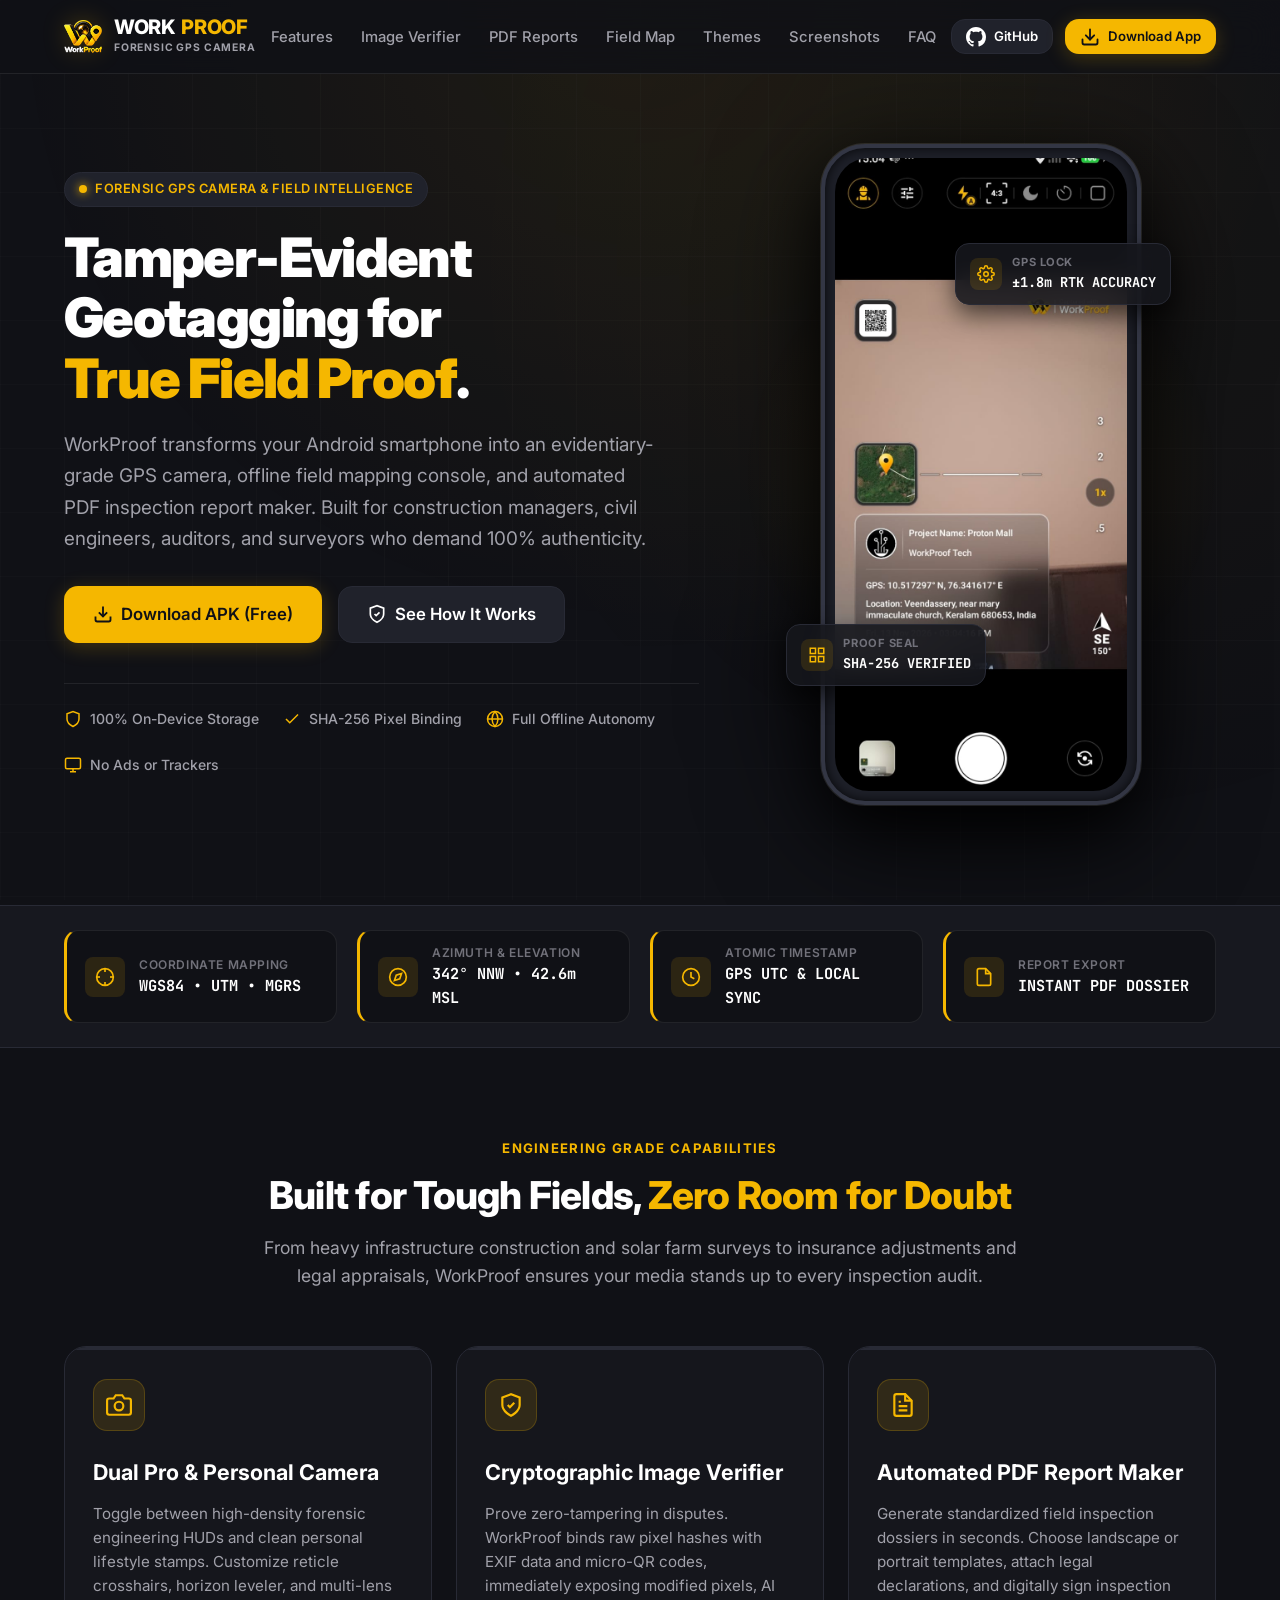
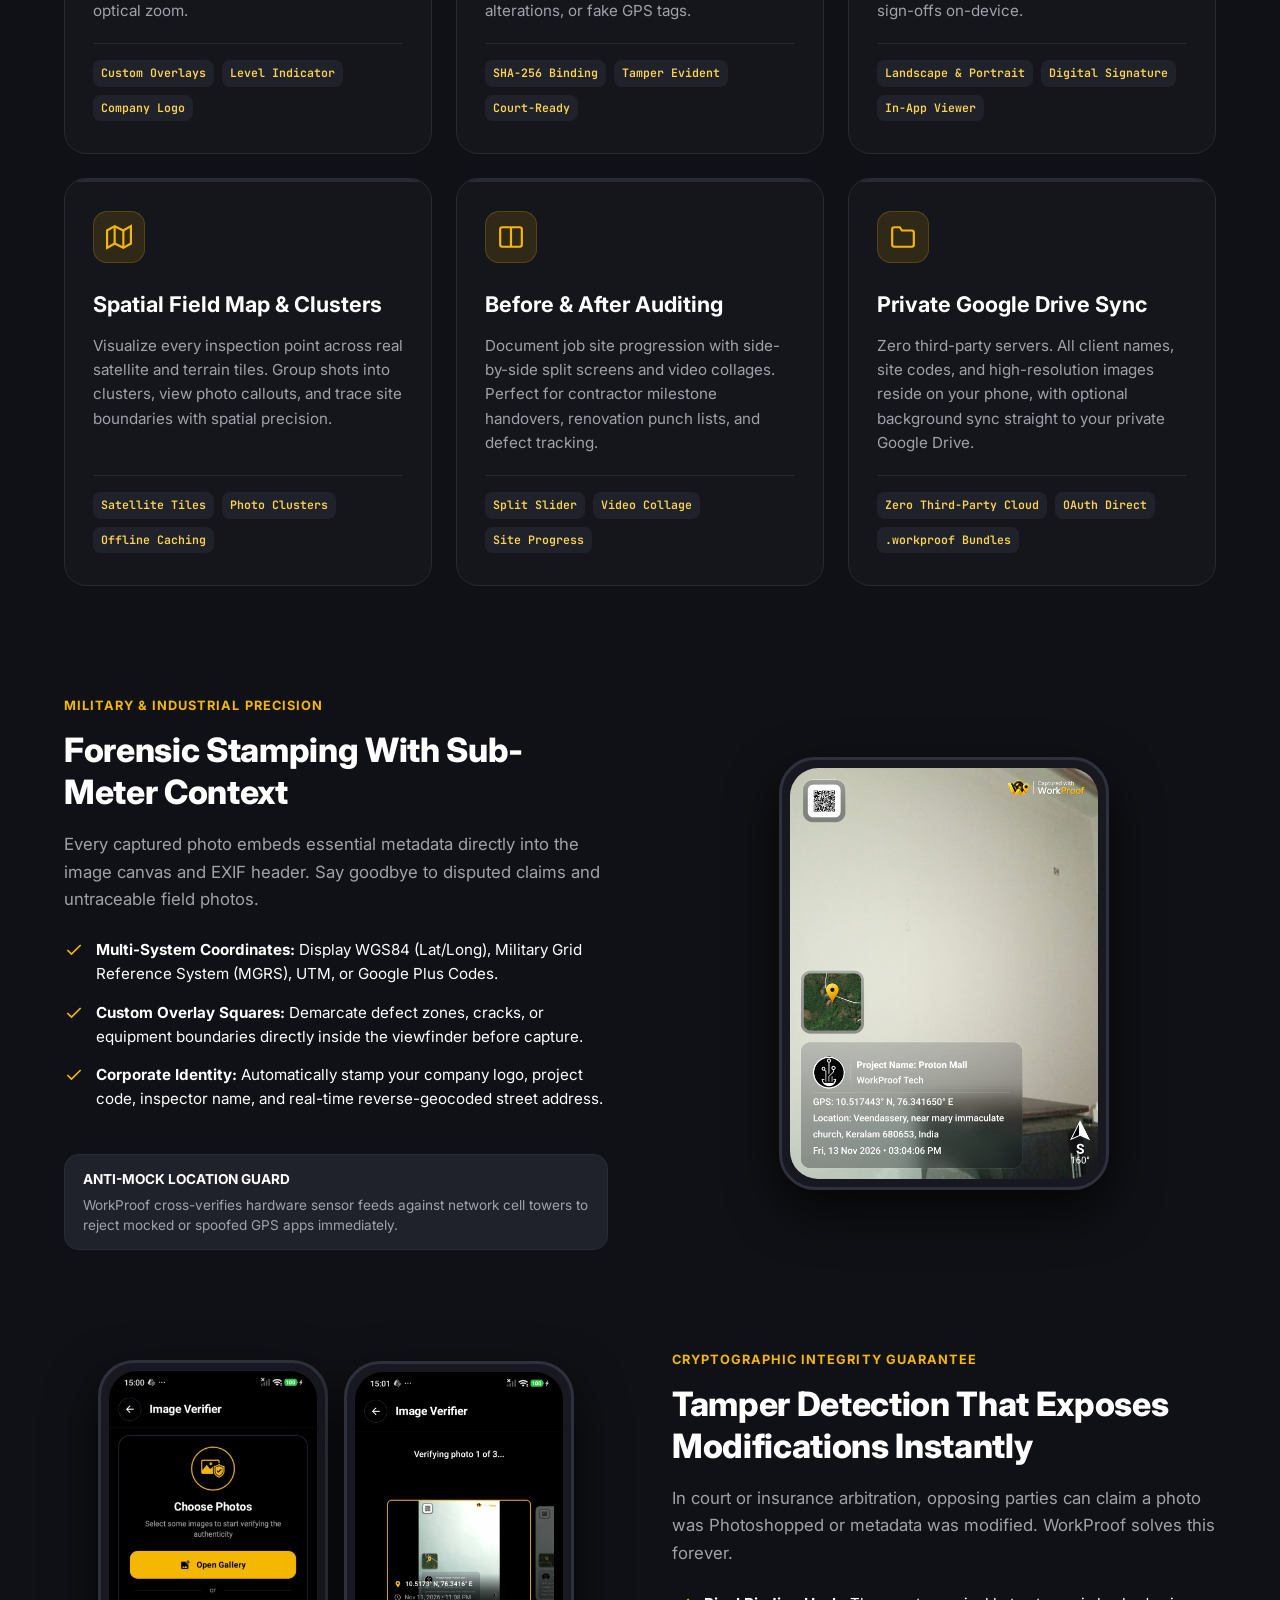
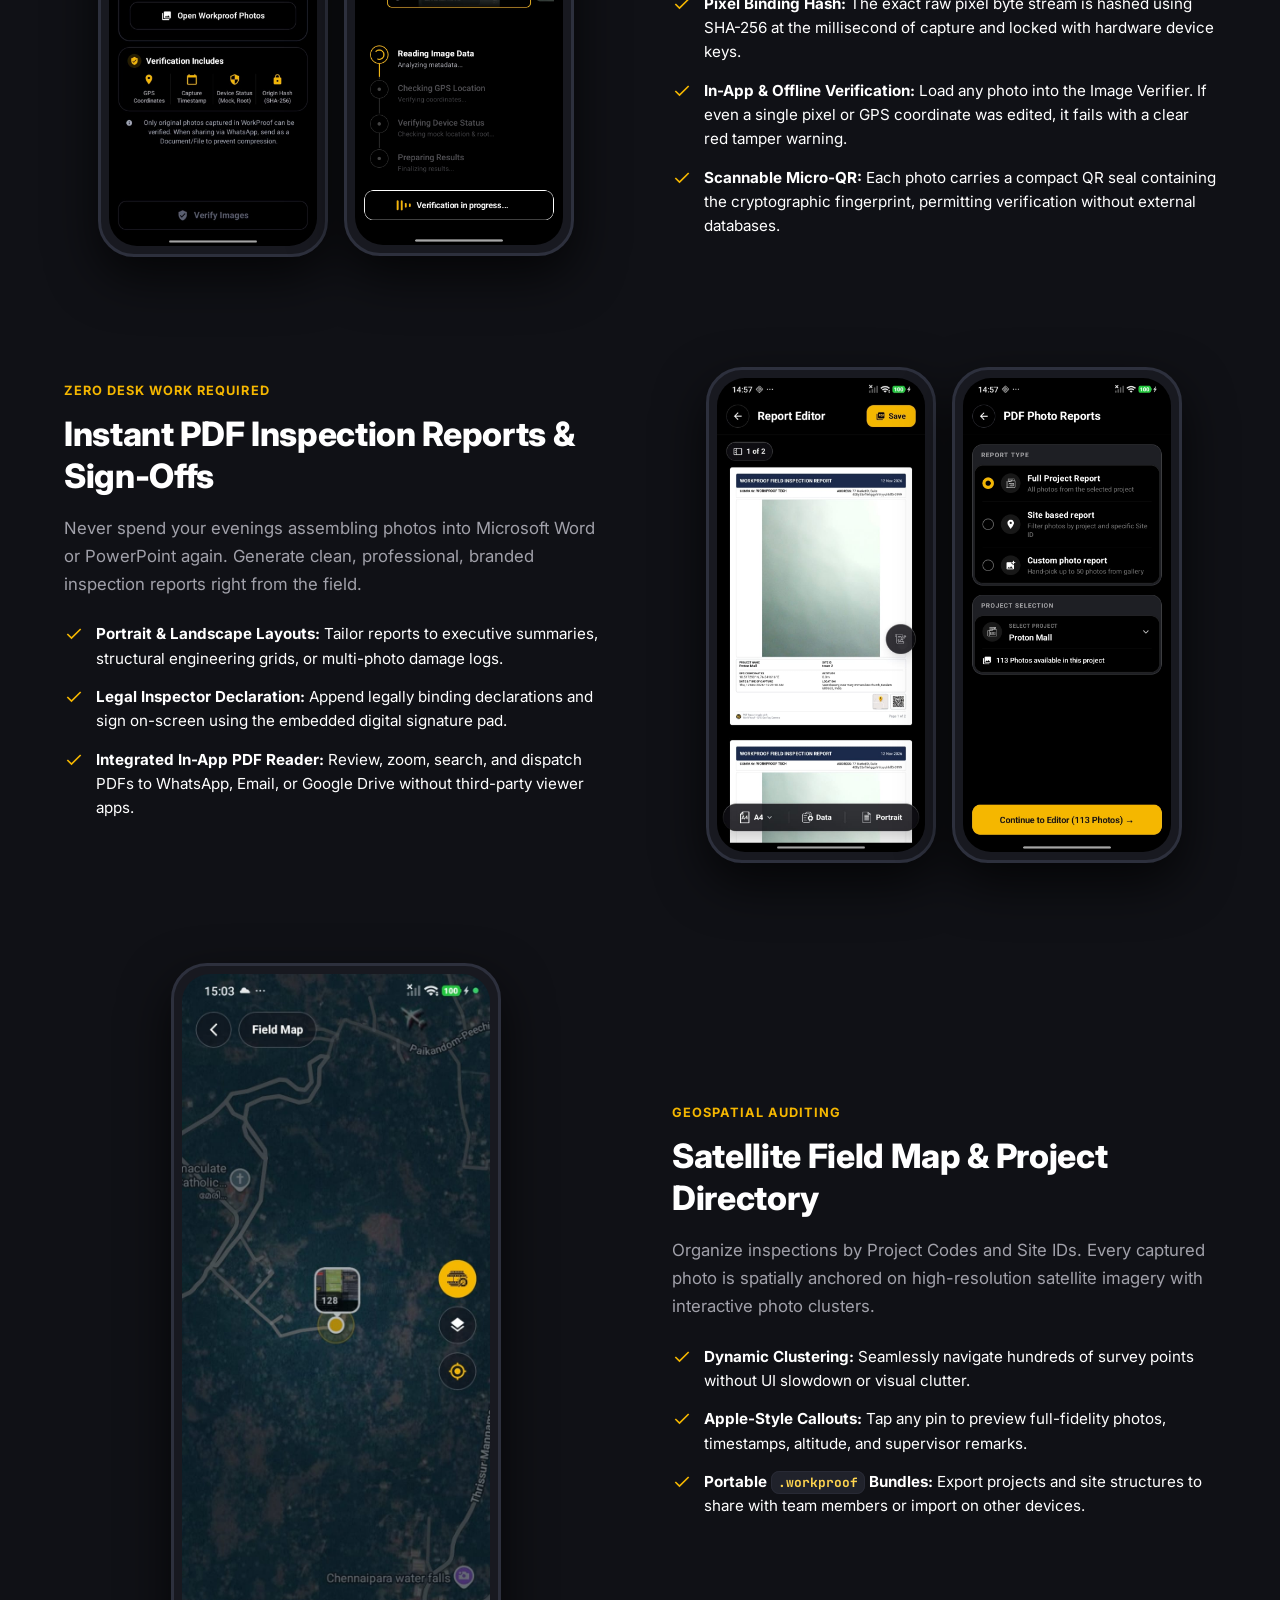
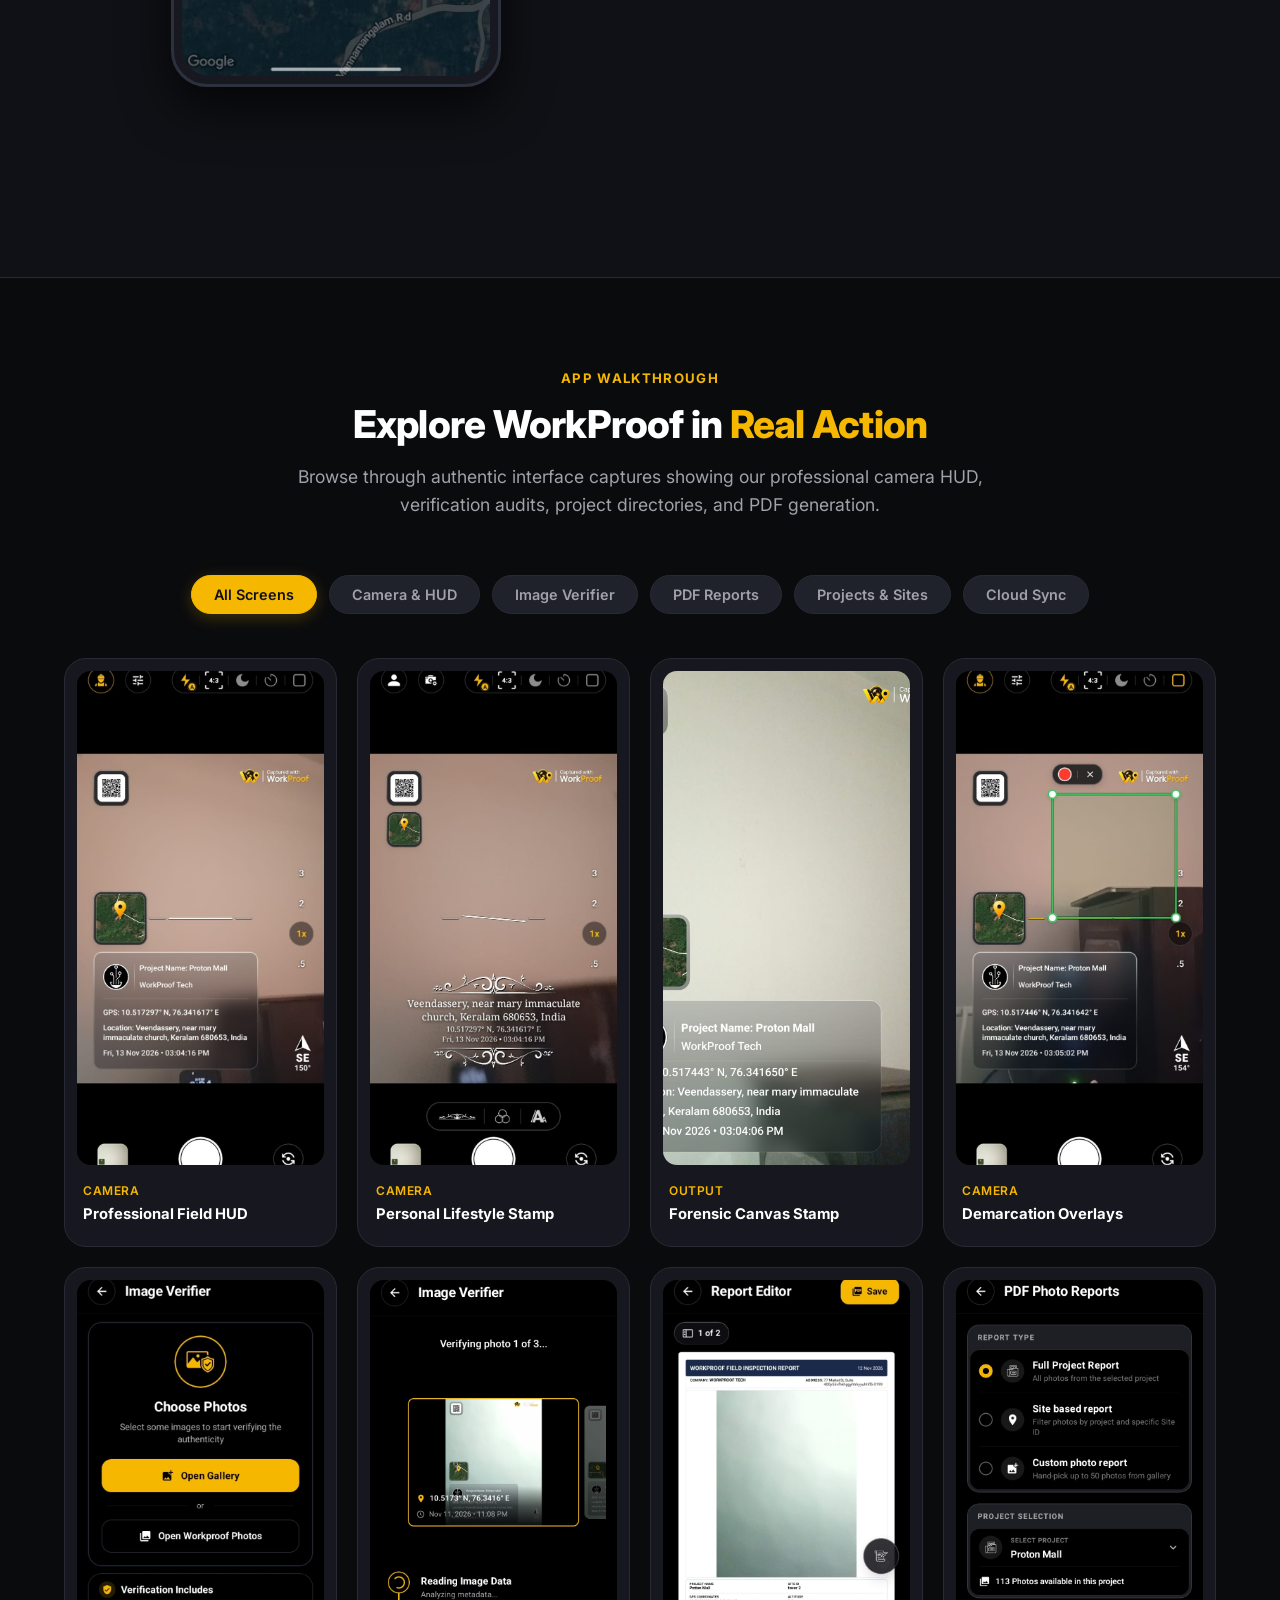
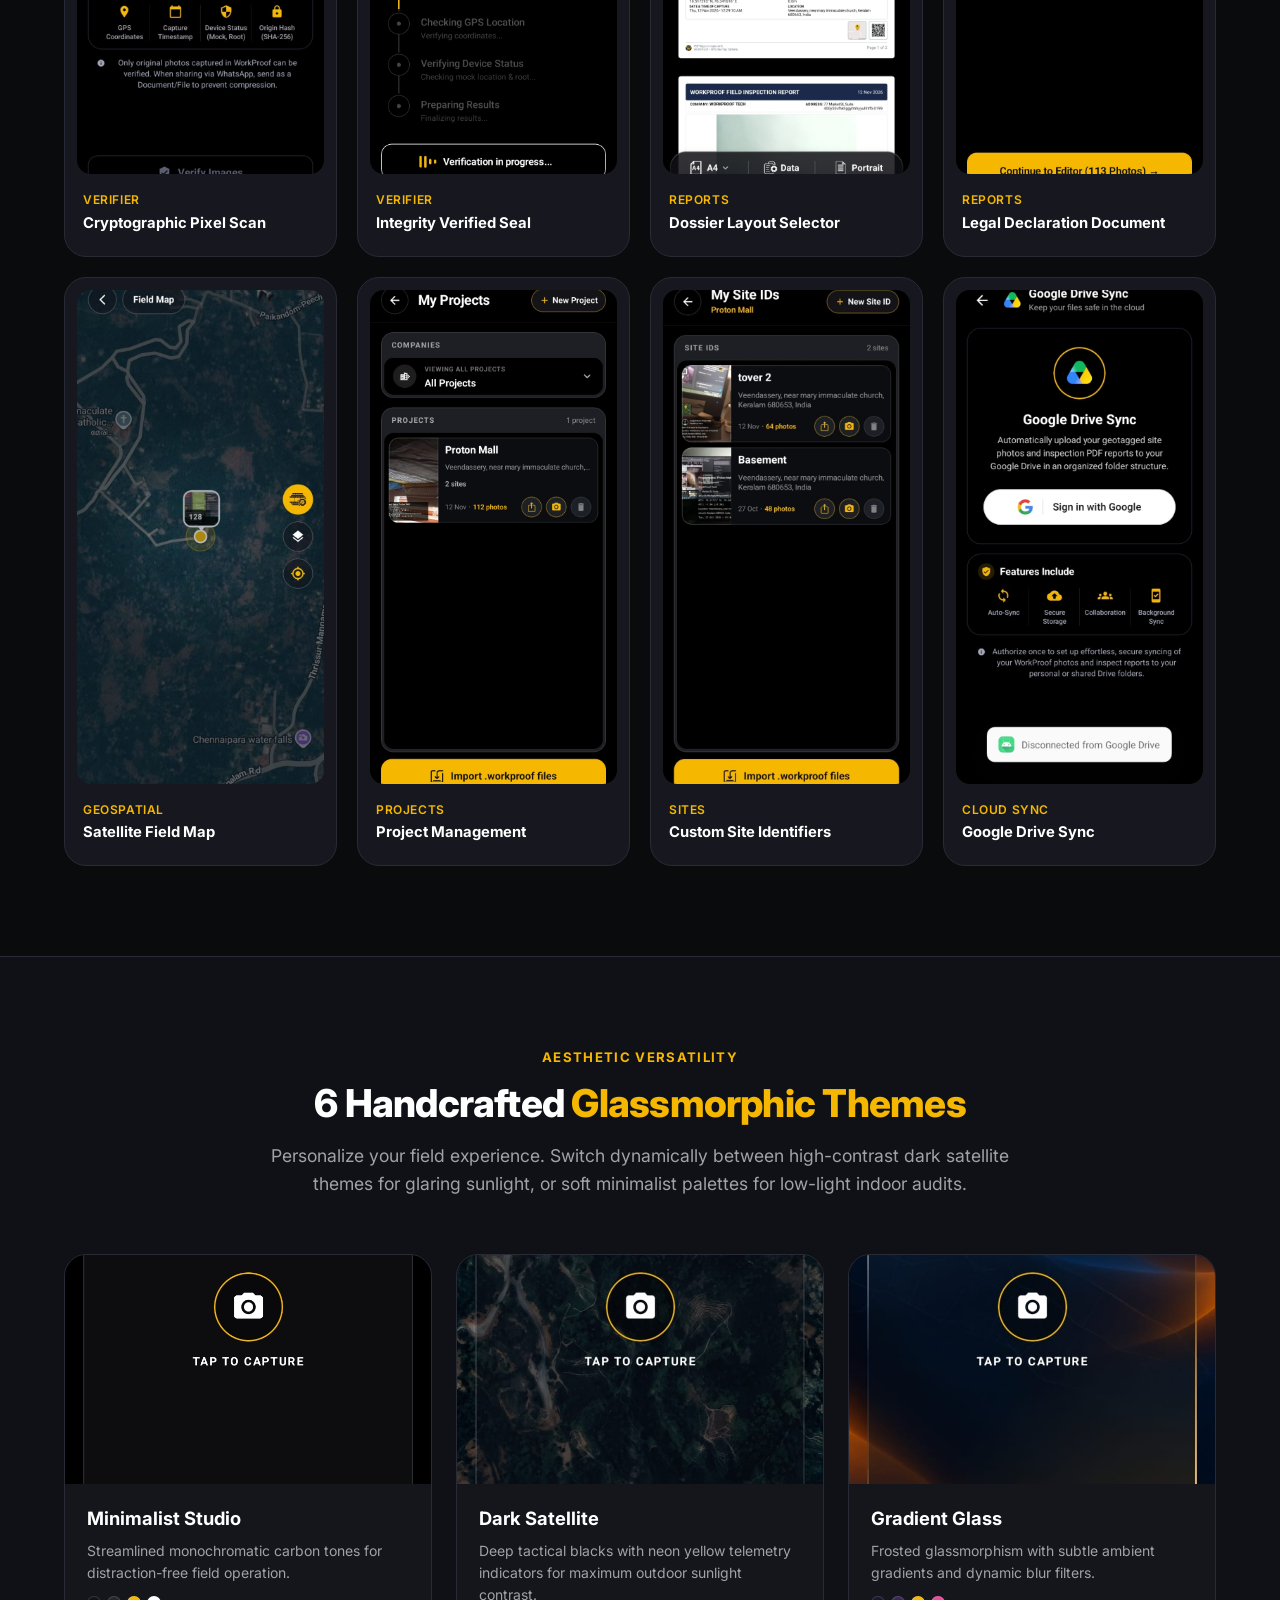
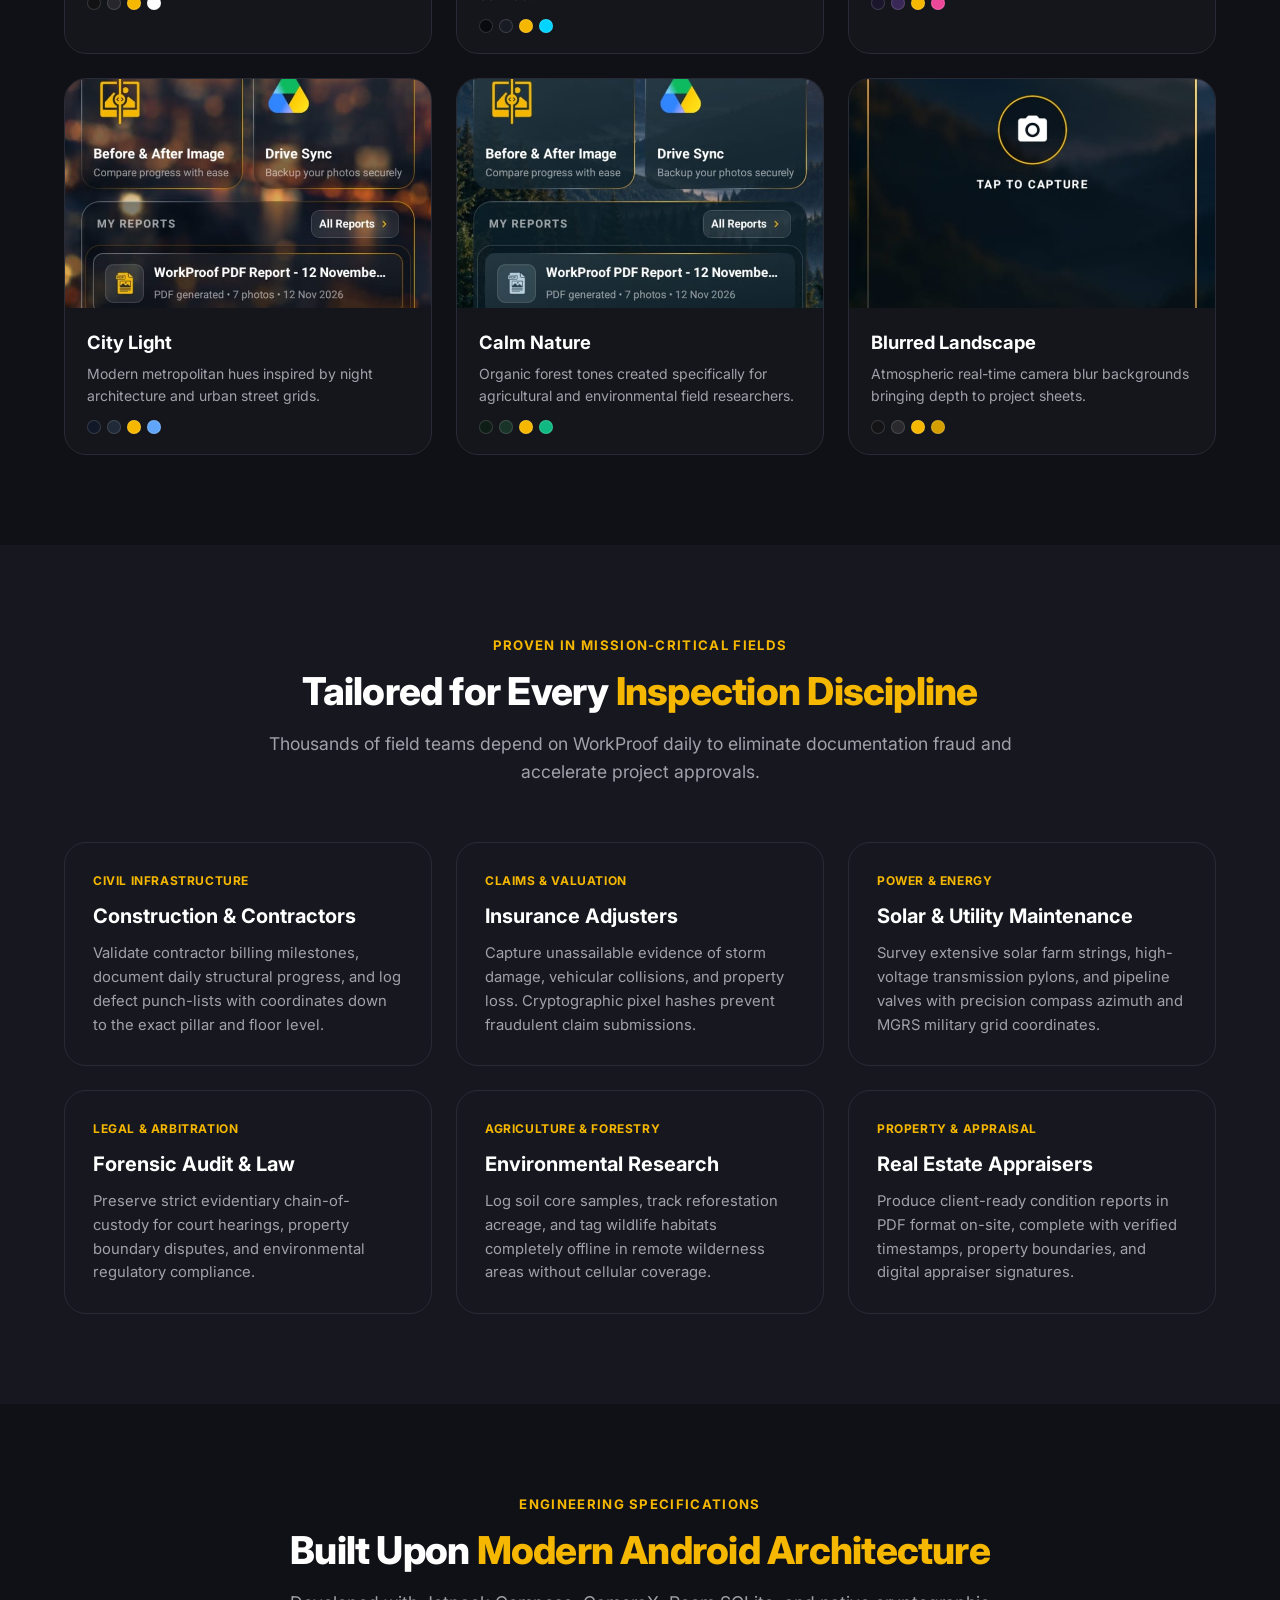
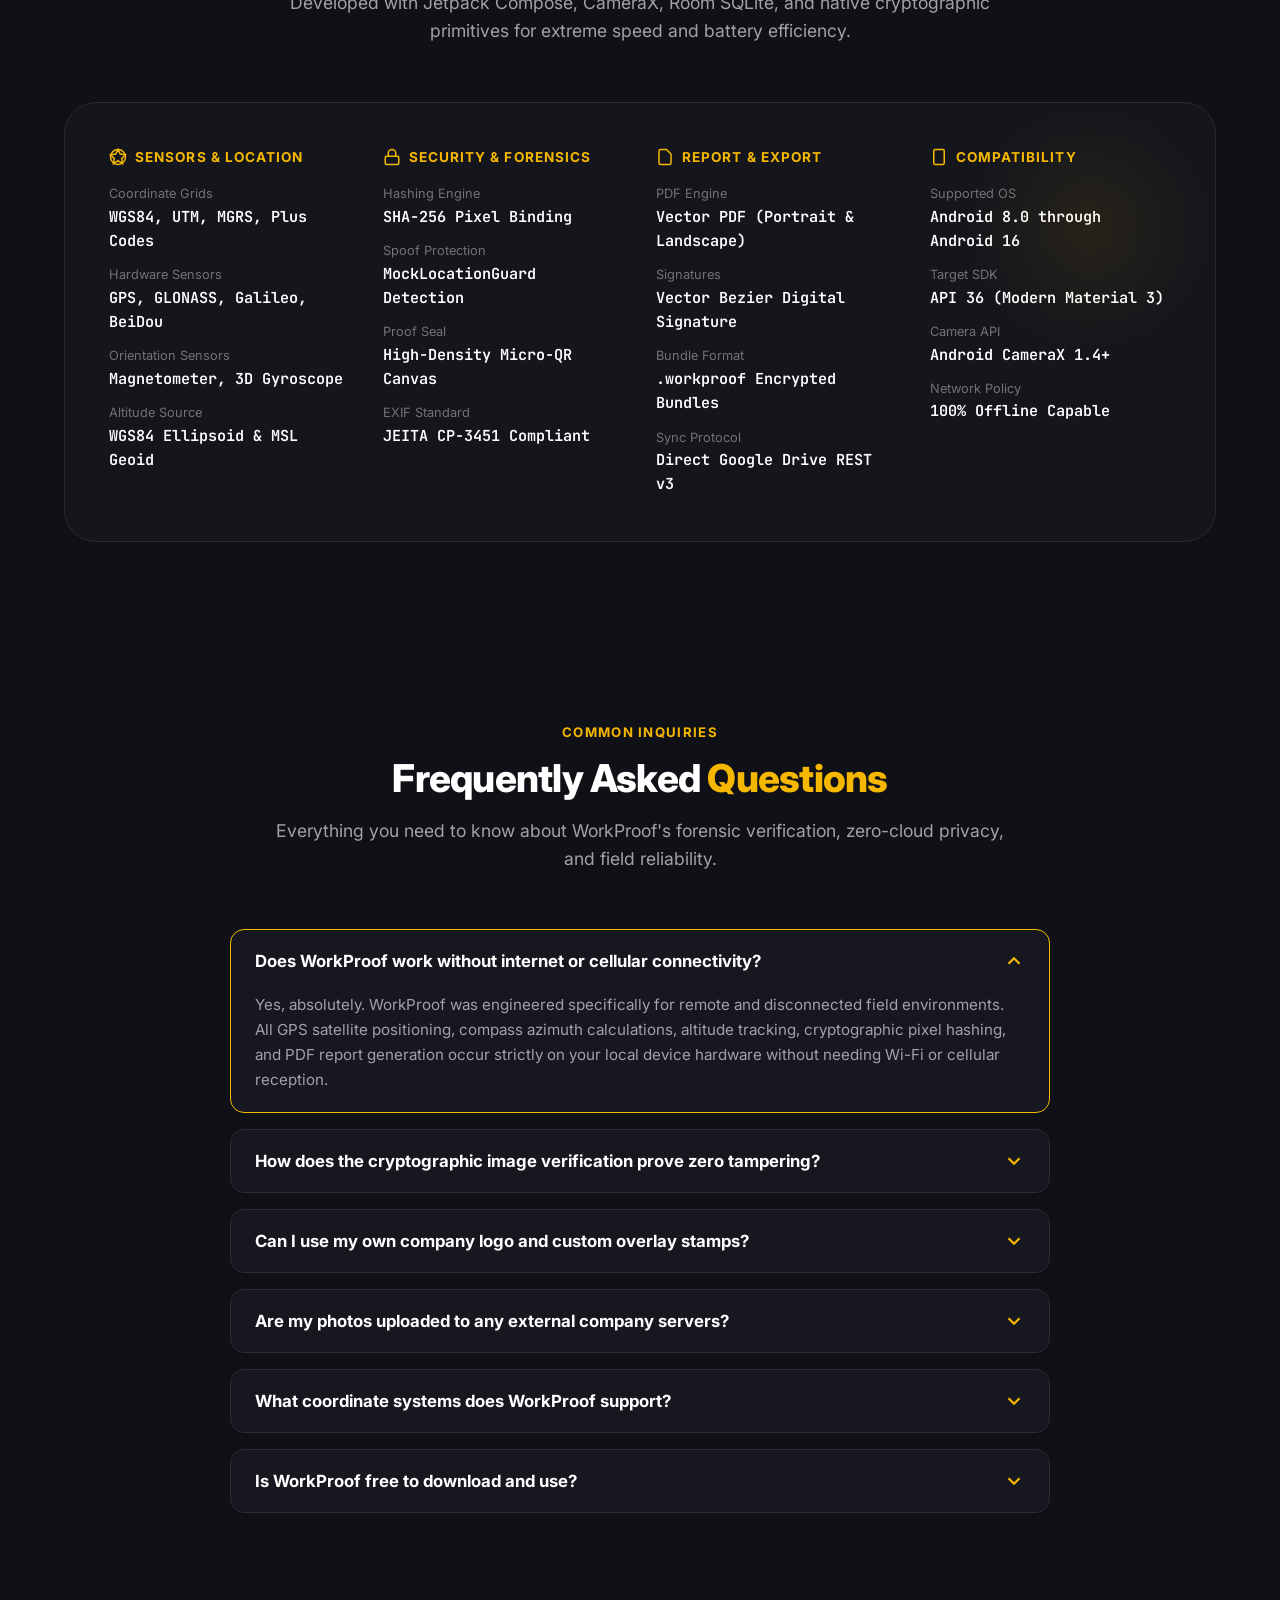
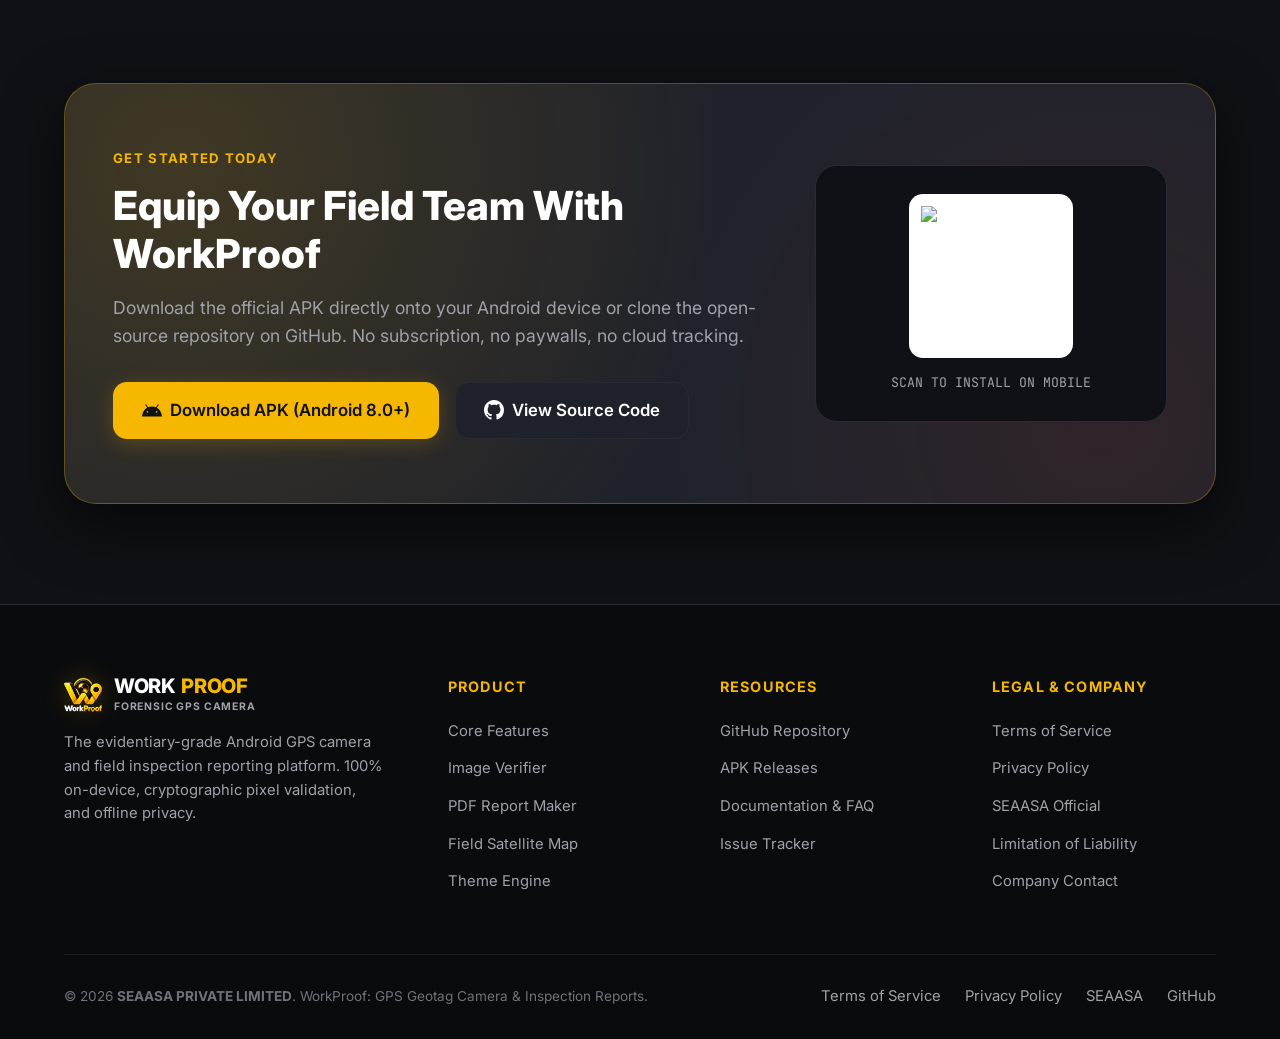
==== commit 6fde4629: "Optimize website for mobile devices and responsive touch screens" ====
--- a/index.html
+++ b/index.html
@@ -2,7 +2,7 @@
 <html lang="en">
 <head>
   <meta charset="UTF-8">
-  <meta name="viewport" content="width=device-width, initial-scale=1.0">
+  <meta name="viewport" content="width=device-width, initial-scale=1.0, viewport-fit=cover">
   <title>WorkProof | Forensic GPS Geotag Camera, Field Map & PDF Reports</title>
   
   <!-- SEO & Meta Tags -->
--- a/assets/css/style.css
+++ b/assets/css/style.css
@@ -74,6 +74,7 @@
   font-family: var(--font-sans);
   font-size: 16px;
   line-height: 1.6;
+  overflow-x: hidden;
   -webkit-font-smoothing: antialiased;
   -moz-osx-font-smoothing: grayscale;
 }
@@ -163,6 +164,7 @@
   background: rgba(16, 17, 22, 0.85);
   border-bottom: 1px solid var(--border-hairline);
   transition: all var(--transition-normal);
+  padding-top: env(safe-area-inset-top);
 }
 
 .header.scrolled {
@@ -265,14 +267,25 @@
 /* Mobile Toggle */
 .mobile-toggle {
   display: none;
-  background: none;
+  background: var(--bg-surface-elevated);
   border: 1px solid var(--border-card);
   border-radius: var(--radius-sm);
   color: var(--text-pure-white);
-  padding: 8px;
+  padding: 10px;
   cursor: pointer;
-  width: 40px;
-  height: 40px;
+  width: 44px;
+  height: 44px;
+  min-width: 44px;
+  min-height: 44px;
+  align-items: center;
+  justify-content: center;
+  transition: all var(--transition-fast);
+  -webkit-tap-highlight-color: transparent;
+}
+
+.mobile-toggle:active {
+  background: var(--bg-surface-hover);
+  transform: scale(0.96);
 }
 
 .mobile-toggle svg {
@@ -288,16 +301,21 @@
   right: 0;
   background: rgba(16, 17, 22, 0.98);
   border-bottom: 1px solid var(--border-card);
-  backdrop-filter: blur(20px);
-  padding: 24px;
+  backdrop-filter: blur(24px);
+  -webkit-backdrop-filter: blur(24px);
+  padding: 24px 20px calc(24px + env(safe-area-inset-bottom)) 20px;
   display: flex;
   flex-direction: column;
-  gap: 16px;
+  gap: 14px;
   transform: translateY(-120%);
   opacity: 0;
   visibility: hidden;
   transition: all var(--transition-normal);
   z-index: 99;
+  max-height: calc(100vh - var(--header-height));
+  overflow-y: auto;
+  -webkit-overflow-scrolling: touch;
+  box-shadow: 0 20px 40px rgba(0, 0, 0, 0.8);
 }
 
 .mobile-nav.open {
@@ -307,9 +325,20 @@
 }
 
 .mobile-nav .nav-link {
-  font-size: 1.1rem;
-  padding: 8px 0;
+  font-size: 1.05rem;
+  font-weight: 600;
+  padding: 12px 14px;
   display: block;
+  border-radius: var(--radius-sm);
+  background: var(--bg-surface);
+  border: 1px solid var(--border-hairline);
+  color: var(--text-pure-white);
+  -webkit-tap-highlight-color: transparent;
+}
+
+.mobile-nav .nav-link:active {
+  background: var(--bg-surface-elevated);
+  border-color: var(--yellow-primary);
 }
 
 /* Buttons */
@@ -538,6 +567,7 @@
 .phone-mockup-wrapper {
   position: relative;
   width: 320px;
+  max-width: 100%;
   filter: drop-shadow(0 20px 50px rgba(0, 0, 0, 0.8));
 }
 
@@ -546,8 +576,8 @@
   top: 50%;
   left: 50%;
   transform: translate(-50%, -50%);
-  width: 480px;
-  height: 480px;
+  width: min(480px, 90vw);
+  height: min(480px, 90vw);
   background: radial-gradient(circle, rgba(245, 183, 0, 0.16) 0%, rgba(245, 183, 0, 0.04) 45%, transparent 70%);
   z-index: -1;
   pointer-events: none;
@@ -1652,29 +1682,54 @@
   font-size: 0.95rem;
 }
 
-.permission-table {
+/* Code elements */
+code {
+  font-family: var(--font-mono);
+  background: var(--bg-surface-elevated);
+  padding: 2px 6px;
+  border-radius: var(--radius-sm);
+  font-size: 0.85em;
+  color: var(--yellow-light);
+  border: 1px solid var(--border-card);
+  word-break: break-all;
+}
+
+/* Legal Tables & Responsive Wrappers */
+.table-container {
   width: 100%;
-  border-collapse: collapse;
+  overflow-x: auto;
+  -webkit-overflow-scrolling: touch;
   margin: 24px 0;
   border-radius: var(--radius-md);
-  overflow: hidden;
-}
-
-.permission-table th, .permission-table td {
+  border: 1px solid var(--border-card);
+}
+
+.permission-table,
+.provider-table {
+  width: 100%;
+  min-width: 580px;
+  border-collapse: collapse;
+}
+
+.permission-table th, .permission-table td,
+.provider-table th, .provider-table td {
   padding: 14px 18px;
   text-align: left;
   border: 1px solid var(--border-card);
 }
 
-.permission-table th {
+.permission-table th,
+.provider-table th {
   background: var(--bg-surface-elevated);
   color: var(--yellow-primary);
   font-size: 0.85rem;
   text-transform: uppercase;
   letter-spacing: 0.05em;
-}
-
-.permission-table td {
+  white-space: nowrap;
+}
+
+.permission-table td,
+.provider-table td {
   background: var(--bg-surface);
   font-size: 0.9rem;
   color: var(--text-silver);
@@ -1691,7 +1746,7 @@
 }
 
 /* ===================================================================
-   Responsive Breakpoints
+   Responsive Breakpoints & Mobile Optimization
    =================================================================== */
 @media (max-width: 1080px) {
   .hero-title {
@@ -1718,9 +1773,15 @@
 }
 
 @media (max-width: 860px) {
+  .container {
+    padding-left: 20px;
+    padding-right: 20px;
+  }
+
   .hero-grid {
     grid-template-columns: 1fr;
     text-align: center;
+    gap: 40px;
   }
 
   .hero-content {
@@ -1733,12 +1794,22 @@
 
   .hero-guarantees {
     justify-content: center;
+  }
+
+  /* Prevent floating chips from overflowing screen on tablet/mobile */
+  .floating-chip-1,
+  .floating-chip-2 {
+    display: none !important;
+  }
+
+  .hero-ambient-glow {
+    max-width: 100vw;
   }
 
   .showcase-row,
   .showcase-row.reverse {
     grid-template-columns: 1fr;
-    gap: 40px;
+    gap: 36px;
     direction: ltr;
   }
 
@@ -1758,12 +1829,18 @@
   .cta-grid {
     grid-template-columns: 1fr;
     text-align: center;
+    gap: 36px;
   }
 
   .cta-actions {
     justify-content: center;
   }
 
+  .cta-side-box {
+    max-width: 320px;
+    margin: 0 auto;
+  }
+
   .legal-grid {
     grid-template-columns: 1fr;
   }
@@ -1772,60 +1849,378 @@
     display: none;
   }
 
-  .nav-menu, .nav-actions {
+  .nav-menu,
+  .nav-actions {
     display: none;
   }
 
   .mobile-toggle {
-    display: block;
+    display: flex;
+  }
+}
+
+@media (max-width: 680px) {
+  /* Horizontal swipeable pill navigation for gallery tabs */
+  .gallery-tabs-nav {
+    display: flex;
+    flex-wrap: nowrap;
+    overflow-x: auto;
+    justify-content: flex-start;
+    padding: 6px 16px 14px 16px;
+    margin: 0 -16px 28px -16px;
+    -webkit-overflow-scrolling: touch;
+    scrollbar-width: none;
+  }
+
+  .gallery-tabs-nav::-webkit-scrollbar {
+    display: none;
+  }
+
+  .tab-btn {
+    white-space: nowrap;
+    flex-shrink: 0;
+    font-size: 0.85rem;
+    padding: 8px 16px;
+  }
+
+  /* Dual device comparison stacks gracefully on phones */
+  .dual-device-stack {
+    flex-direction: column;
+    align-items: center;
+    gap: 20px;
+  }
+
+  .dual-device-stack .showcase-device-frame {
+    max-width: 270px;
+    width: 100%;
+  }
+
+  /* Hide desktop QR scanner card on mobile screens */
+  .cta-side-box {
+    display: none;
   }
 }
 
 @media (max-width: 600px) {
   :root {
-    --header-height: 66px;
+    --header-height: 64px;
+  }
+
+  .container {
+    padding-left: 16px;
+    padding-right: 16px;
   }
 
   .section {
-    padding: 60px 0;
+    padding: 56px 0;
+  }
+
+  /* Header Brand compact */
+  .brand {
+    gap: 10px;
+  }
+
+  .brand-logo-img {
+    width: 32px;
+    height: 32px;
+  }
+
+  .brand-title {
+    font-size: 1.15rem;
+  }
+
+  .brand-badge {
+    display: none; /* Hide subtitle tag on phones to keep header clean and non-wrapping */
+  }
+
+  /* Hero Section */
+  .hero-section {
+    padding: calc(var(--header-height) + 20px) 0 44px 0;
+  }
+
+  .hero-badge {
+    font-size: 0.75rem;
+    padding: 5px 12px;
   }
 
   .hero-title {
-    font-size: 2.2rem;
+    font-size: clamp(1.85rem, 8vw, 2.35rem);
+    line-height: 1.18;
+    margin-bottom: 16px;
+  }
+
+  .hero-desc {
+    font-size: 0.95rem;
+    line-height: 1.55;
+    margin-bottom: 28px;
+  }
+
+  .hero-actions {
+    flex-direction: column;
+    width: 100%;
+    gap: 12px;
+  }
+
+  .hero-actions .btn {
+    width: 100%;
+    justify-content: center;
+    font-size: 1rem;
+    padding: 14px 24px;
+  }
+
+  .hero-guarantees {
+    flex-direction: column;
+    gap: 8px;
+    align-items: center;
+    font-size: 0.8rem;
+  }
+
+  /* Phone Mockup Mobile Scaling */
+  .phone-mockup-wrapper {
+    max-width: 270px;
+    width: 100%;
+    margin: 0 auto;
+  }
+
+  .phone-frame {
+    border-radius: 36px;
+    padding: 8px;
+    border-width: 3px;
+  }
+
+  .phone-screen {
+    border-radius: 28px;
+  }
+
+  .phone-notch {
+    width: 70px;
+    height: 14px;
+    top: 10px;
+  }
+
+  /* Section Headers */
+  .section-tag {
+    font-size: 0.75rem;
+    padding: 4px 12px;
   }
 
   .section-title {
-    font-size: 1.8rem;
-  }
-
+    font-size: clamp(1.65rem, 6.5vw, 2rem);
+    line-height: 1.2;
+    margin-bottom: 12px;
+  }
+
+  .section-desc {
+    font-size: 0.95rem;
+  }
+
+  /* Grids to single column */
   .feature-cards-grid,
   .industries-grid,
   .theme-carousel-grid,
-  .specs-grid {
+  .specs-grid,
+  .telemetry-grid {
     grid-template-columns: 1fr;
-  }
-
+    gap: 16px;
+  }
+
+  .feature-card {
+    padding: 22px 18px;
+  }
+
+  .feature-icon-box {
+    width: 48px;
+    height: 48px;
+    margin-bottom: 16px;
+  }
+
+  /* Showcase Section */
+  .showcase-text {
+    align-items: flex-start;
+    text-align: left;
+  }
+
+  .showcase-title {
+    font-size: 1.45rem;
+  }
+
+  .showcase-points {
+    gap: 12px;
+  }
+
+  .showcase-point-item {
+    font-size: 0.9rem;
+    gap: 10px;
+  }
+
+  .showcase-device-frame {
+    max-width: 270px;
+    width: 100%;
+    margin: 0 auto;
+  }
+
+  /* Gallery Grid */
   .gallery-grid {
     grid-template-columns: repeat(2, 1fr);
-  }
-
-  .telemetry-grid {
-    grid-template-columns: 1fr;
+    gap: 10px;
+  }
+
+  .gallery-card {
+    border-radius: var(--radius-sm);
+  }
+
+  .gallery-card-content {
+    padding: 8px 10px;
+  }
+
+  .gallery-card-title {
+    font-size: 0.8rem;
+  }
+
+  .gallery-card-badge {
+    font-size: 0.65rem;
+  }
+
+  /* Themes */
+  .theme-card {
+    padding: 16px;
+  }
+
+  /* Specs */
+  .specs-wrapper {
+    padding: 20px 16px;
+  }
+
+  .telemetry-item {
+    padding: 14px 16px;
+  }
+
+  /* Download CTA */
+  .cta-card {
+    padding: 32px 18px;
+    border-radius: var(--radius-lg);
+  }
+
+  .cta-title {
+    font-size: clamp(1.6rem, 6.5vw, 2.1rem);
+  }
+
+  .cta-desc {
+    font-size: 0.95rem;
+    margin-bottom: 24px;
+  }
+
+  .cta-actions {
+    flex-direction: column;
+    width: 100%;
+    gap: 12px;
+  }
+
+  .cta-actions .btn {
+    width: 100%;
+    justify-content: center;
+  }
+
+  /* FAQ Accordion */
+  .faq-question {
+    padding: 16px 14px;
+    font-size: 0.925rem;
+    gap: 12px;
+  }
+
+  .faq-question-text {
+    font-size: 0.925rem;
+  }
+
+  .faq-answer p {
+    padding: 0 14px 16px 14px;
+    font-size: 0.875rem;
+  }
+
+  /* Footer */
+  .footer {
+    padding: 48px 0 calc(24px + env(safe-area-inset-bottom, 0px)) 0;
   }
 
   .footer-top {
     grid-template-columns: 1fr;
+    gap: 32px;
+  }
+
+  .footer-bottom {
+    flex-direction: column;
+    gap: 16px;
+    text-align: center;
+  }
+
+  .footer-legal-links {
+    justify-content: center;
+    gap: 16px;
+  }
+
+  /* Legal Pages (Terms & Privacy) */
+  .legal-header,
+  .legal-page-header {
+    padding: calc(var(--header-height) + 20px) 0 28px 0;
+  }
+
+  .legal-page-title,
+  .legal-header .section-title {
+    font-size: clamp(1.7rem, 6.5vw, 2.1rem);
   }
 
   .legal-body {
-    padding: 24px;
-  }
-
-  .specs-wrapper {
-    padding: 24px;
-  }
-
-  .floating-chip-1, .floating-chip-2 {
-    display: none;
-  }
-}
+    padding: 22px 16px;
+  }
+
+  .legal-body h2 {
+    font-size: 1.25rem;
+    margin-top: 32px;
+  }
+
+  .legal-body h3 {
+    font-size: 1.05rem;
+  }
+
+  .legal-body p,
+  .legal-body li {
+    font-size: 0.9rem;
+    line-height: 1.6;
+  }
+
+  /* Lightbox */
+  .lightbox-modal {
+    padding: 12px;
+  }
+
+  .lightbox-content {
+    max-width: 96vw;
+    max-height: 80vh;
+  }
+
+  .lightbox-close {
+    top: 12px;
+    right: 12px;
+    width: 44px;
+    height: 44px;
+  }
+}
+
+@media (max-width: 380px) {
+  .gallery-grid {
+    grid-template-columns: 1fr;
+  }
+
+  .phone-mockup-wrapper {
+    max-width: 230px;
+  }
+
+  .brand-title {
+    font-size: 1.05rem;
+  }
+
+  .btn-lg {
+    font-size: 0.925rem;
+    padding: 12px 16px;
+  }
+}
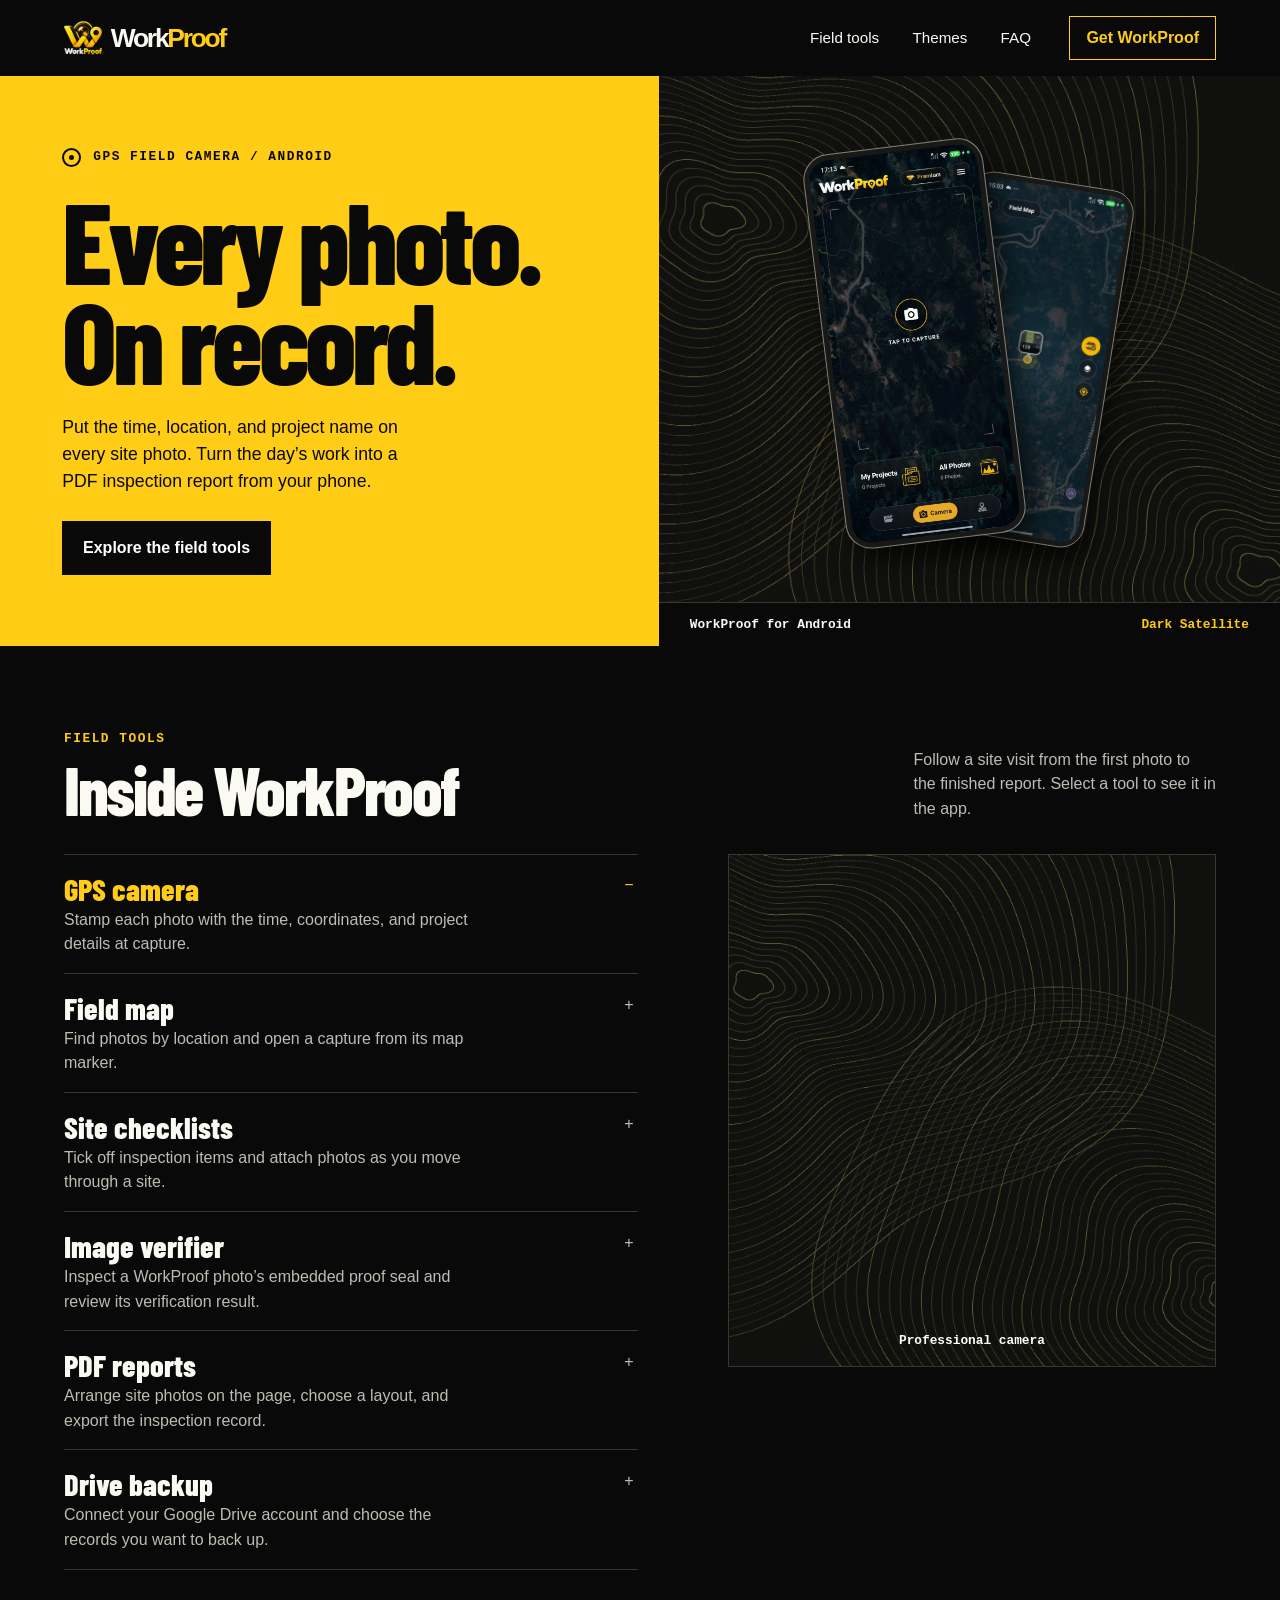
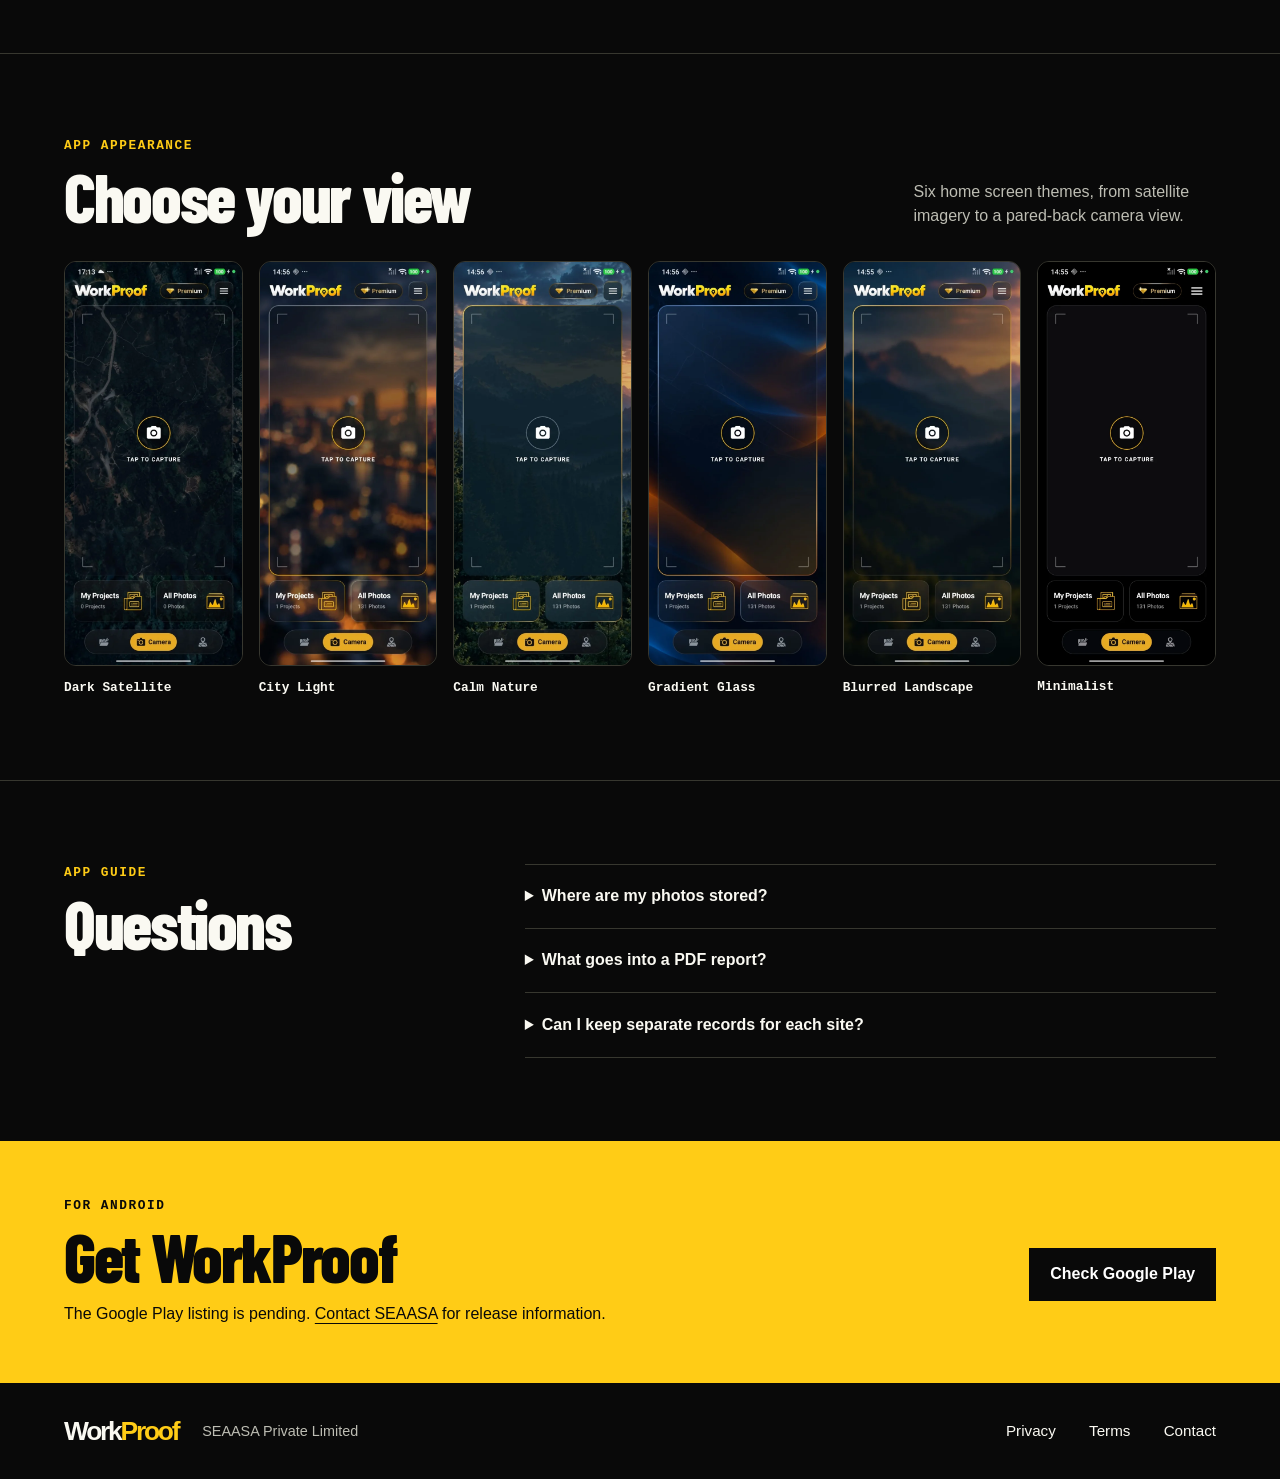
==== commit 9b85a6a6: "Redesign WorkProof portal around field photography and the Android product tour" ====
--- a/index.html
+++ b/index.html
@@ -1,1344 +1,65 @@
-<!DOCTYPE html>
+<!doctype html>
 <html lang="en">
 <head>
-  <meta charset="UTF-8">
-  <meta name="viewport" content="width=device-width, initial-scale=1.0, viewport-fit=cover">
-  <title>WorkProof | Forensic GPS Geotag Camera, Field Map & PDF Reports</title>
-  
-  <!-- SEO & Meta Tags -->
-  <meta name="description" content="WorkProof is the zero-cloud, evidentiary-grade GPS geotag camera and PDF inspection report maker for Android. Featuring cryptographic pixel verification, offline field mapping, and multi-format coordinate stamping.">
-  <meta name="keywords" content="WorkProof, GPS Geotag Camera, Android Geotagging, Timestamp Camera, Field Inspection Report, Construction Camera, Forensic Image Verification, Proof of Work, MGRS Camera, UTM GPS Camera, Tamper Evident Photo">
-  <meta name="author" content="WorkProof Team">
-  <meta name="robots" content="index, follow">
-  <meta name="theme-color" content="#f5b700">
-
-  <!-- Open Graph / Facebook / LinkedIn -->
-  <meta property="og:type" content="website">
-  <meta property="og:url" content="https://workproof.app/">
-  <meta property="og:title" content="WorkProof - Forensic GPS Geotag Camera & Inspection Reports">
-  <meta property="og:description" content="Evidentiary-grade GPS geotag camera, offline field mapping, and automated PDF inspection reports. 100% on-device and cryptographically verified.">
-  <meta property="og:image" content="assets/images/logo-square.png">
-
-  <!-- Twitter Card -->
-  <meta name="twitter:card" content="summary_large_image">
-  <meta name="twitter:title" content="WorkProof - Forensic GPS Geotag Camera & Inspection Reports">
-  <meta name="twitter:description" content="Evidentiary-grade GPS geotag camera, offline field mapping, and automated PDF inspection reports. 100% on-device and cryptographically verified.">
-  <meta name="twitter:image" content="assets/images/logo-square.png">
-
-  <!-- Favicons & Icons -->
-  <link rel="icon" type="image/x-icon" href="favicon.ico">
-  <link rel="icon" type="image/png" sizes="32x32" href="assets/images/favicon-32x32.png">
-  <link rel="icon" type="image/png" sizes="16x16" href="assets/images/favicon-16x16.png">
-  <link rel="apple-touch-icon" sizes="180x180" href="assets/images/apple-touch-icon.png">
-  <link rel="manifest" href="site.webmanifest">
-
-  <!-- Google Fonts: Inter & JetBrains Mono -->
-  <link rel="preconnect" href="https://fonts.googleapis.com">
-  <link rel="preconnect" href="https://fonts.gstatic.com" crossorigin>
-  <link href="https://fonts.googleapis.com/css2?family=Inter:wght@400;500;600;700;800;900&family=JetBrains+Mono:wght@400;600;700&display=swap" rel="stylesheet">
-
-  <!-- Stylesheet -->
-  <link rel="stylesheet" href="assets/css/style.css">
-
-  <!-- Schema.org JSON-LD Structured Data for Rich Search Results -->
-  <script type="application/ld+json">
-  {
-    "@context": "https://schema.org",
-    "@graph": [
-      {
-        "@type": "SoftwareApplication",
-        "name": "WorkProof",
-        "operatingSystem": "Android 8.0 and above",
-        "applicationCategory": "BusinessApplication, PhotographyApplication",
-        "offers": {
-          "@type": "Offer",
-          "price": "0.00",
-          "priceCurrency": "USD"
-        },
-        "description": "Evidentiary-grade forensic GPS geotag camera, satellite field mapping, and automated PDF inspection report generator.",
-        "softwareVersion": "1.0",
-        "downloadUrl": "https://github.com/shintocanto/WorkProof/releases"
-      },
-      {
-        "@type": "FAQPage",
-        "mainEntity": [
-          {
-            "@type": "Question",
-            "name": "Does WorkProof require an internet connection to capture geotagged photos?",
-            "acceptedAnswer": {
-              "@type": "Answer",
-              "text": "No. WorkProof operates 100% offline. High-precision GPS coordinates, compass azimuth, altitude, timestamps, and cryptographic pixel binding are generated directly on your device."
-            }
-          },
-          {
-            "@type": "Question",
-            "name": "How does WorkProof's cryptographic image verification work?",
-            "acceptedAnswer": {
-              "@type": "Answer",
-              "text": "Every photo is bound with a deterministic SHA-256 cryptographic signature linking the raw pixel matrix with GPS telemetry and EXIF metadata. The in-app Verifier instantly flags any Photoshop, crop, or AI tampering."
-            }
-          },
-          {
-            "@type": "Question",
-            "name": "Are my photos uploaded to any third-party cloud servers?",
-            "acceptedAnswer": {
-              "@type": "Answer",
-              "text": "Never. WorkProof adheres to a zero-cloud, privacy-first architecture. All media remains on your physical device unless you explicitly connect your personal Google Drive."
-            }
-          }
-        ]
-      }
-    ]
-  }
-  </script>
+  <meta charset="utf-8">
+  <meta name="viewport" content="width=device-width,initial-scale=1">
+  <meta name="theme-color" content="#090909">
+  <title>WorkProof | GPS field camera and inspection reports for Android</title>
+  <meta name="description" content="Stamp site photos with GPS and time, track inspection checklists, and assemble PDF reports on Android with WorkProof.">
+  <link rel="canonical" href="https://workproof.seaasa.com/">
+  <meta property="og:title" content="WorkProof | Field photography for Android">
+  <meta property="og:description" content="A record of what you saw, where you stood, and when you were there.">
+  <meta property="og:image" content="https://workproof.seaasa.com/assets/images/logo-square.png">
+  <link rel="icon" href="/favicon.ico"><link rel="manifest" href="/site.webmanifest">
+  <link rel="preload" href="/assets/fonts/barlow-condensed-800.ttf" as="font" type="font/ttf" crossorigin>
+  <link rel="stylesheet" href="/assets/css/field.css">
+  <script defer src="/assets/js/field.js"></script>
 </head>
 <body>
-  <!-- Ambient Topographic Grid Background -->
-  <div class="bg-topo-overlay"></div>
-
-  <!-- Header Navigation -->
-  <header class="header">
-    <div class="container nav-wrapper">
-      <a href="index.html" class="brand" aria-label="WorkProof Home">
-        <img src="assets/images/logo.png" alt="WorkProof Logo" class="brand-logo-img">
-        <div class="brand-text-wrap">
-          <div class="brand-title">WORK<span>PROOF</span></div>
-          <span class="brand-badge">Forensic GPS Camera</span>
-        </div>
-      </a>
-
-      <!-- Desktop Navigation Menu -->
-      <nav aria-label="Main Navigation">
-        <ul class="nav-menu">
-          <li><a href="#features" class="nav-link">Features</a></li>
-          <li><a href="#verifier" class="nav-link">Image Verifier</a></li>
-          <li><a href="#reports" class="nav-link">PDF Reports</a></li>
-          <li><a href="#fieldmap" class="nav-link">Field Map</a></li>
-          <li><a href="#themes" class="nav-link">Themes</a></li>
-          <li><a href="#screenshots" class="nav-link">Screenshots</a></li>
-          <li><a href="#faq" class="nav-link">FAQ</a></li>
-        </ul>
-      </nav>
-
-      <!-- Action Buttons -->
-      <div class="nav-actions">
-        <a href="https://github.com/shintocanto/WorkProof" target="_blank" rel="noopener noreferrer" class="btn btn-secondary btn-sm" aria-label="GitHub Repository">
-          <svg class="btn-icon" viewBox="0 0 24 24" fill="currentColor">
-            <path d="M12 0C5.37 0 0 5.37 0 12c0 5.31 3.435 9.795 8.205 11.385.6.105.825-.255.825-.57 0-.285-.015-1.23-.015-2.235-3.015.555-3.795-.735-4.035-1.41-.135-.345-.72-1.41-1.23-1.695-.42-.225-1.02-.78-.015-.795.945-.015 1.62.87 1.845 1.23 1.08 1.815 2.805 1.305 3.495.99.105-.78.42-1.305.765-1.605-2.67-.3-5.46-1.335-5.46-5.925 0-1.305.465-2.385 1.23-3.225-.12-.3-.54-1.53.12-3.18 0 0 1.005-.315 3.3 1.23.96-.27 1.98-.405 3-.405s2.04.135 3 .405c2.295-1.56 3.3-1.23 3.3-1.23.66 1.65.24 2.88.12 3.18.765.84 1.23 1.905 1.23 3.225 0 4.605-2.805 5.625-5.475 5.925.435.375.81 1.095.81 2.22 0 1.605-.015 2.895-.015 3.3 0 .315.225.69.825.57A12.02 12.02 0 0024 12c0-6.63-5.37-12-12-12z"/>
-          </svg>
-          <span>GitHub</span>
-        </a>
-        <a href="#download" class="btn btn-primary btn-sm">
-          <svg class="btn-icon" viewBox="0 0 24 24" fill="none" stroke="currentColor" stroke-width="2.2" stroke-linecap="round" stroke-linejoin="round">
-            <path d="M21 15v4a2 2 0 0 1-2 2H5a2 2 0 0 1-2-2v-4"></path>
-            <polyline points="7 10 12 15 17 10"></polyline>
-            <line x1="12" y1="15" x2="12" y2="3"></line>
-          </svg>
-          <span>Download App</span>
-        </a>
-      </div>
-
-      <!-- Mobile Hamburger Button -->
-      <button class="mobile-toggle" aria-label="Toggle navigation menu" aria-expanded="false">
-        <svg viewBox="0 0 24 24" fill="none" stroke="currentColor" stroke-width="2">
-          <line x1="3" y1="12" x2="21" y2="12"></line>
-          <line x1="3" y1="6" x2="21" y2="6"></line>
-          <line x1="3" y1="18" x2="21" y2="18"></line>
-        </svg>
-      </button>
-    </div>
-
-    <!-- Mobile Drawer Menu -->
-    <div class="mobile-nav">
-      <a href="#features" class="nav-link">Features</a>
-      <a href="#verifier" class="nav-link">Image Verifier</a>
-      <a href="#reports" class="nav-link">PDF Reports</a>
-      <a href="#fieldmap" class="nav-link">Field Map</a>
-      <a href="#themes" class="nav-link">Themes</a>
-      <a href="#screenshots" class="nav-link">Screenshots</a>
-      <a href="#faq" class="nav-link">FAQ</a>
-      <a href="terms.html" class="nav-link">Terms of Service</a>
-      <a href="privacy.html" class="nav-link">Privacy Policy</a>
-      <a href="#download" class="btn btn-primary" style="margin-top: 12px; width: 100%;">Download WorkProof APK</a>
-    </div>
-  </header>
-
-  <main>
-    <!-- ===================================================================
-         Hero Section
-         =================================================================== -->
-    <section class="hero-section">
-      <div class="container">
-        <div class="hero-grid">
-          <!-- Left Column: Copy & Actions -->
-          <div class="hero-content">
-            <div class="pill-badge">
-              <span class="pill-pulse"></span>
-              <span>Forensic GPS Camera & Field Intelligence</span>
-            </div>
-
-            <h1 class="hero-title">
-              Tamper-Evident Geotagging for <span class="highlight">True Field Proof</span>.
-            </h1>
-
-            <p class="hero-desc">
-              WorkProof transforms your Android smartphone into an evidentiary-grade GPS camera, offline field mapping console, and automated PDF inspection report maker. Built for construction managers, civil engineers, auditors, and surveyors who demand 100% authenticity.
-            </p>
-
-            <div class="hero-actions">
-              <a href="#download" class="btn btn-primary btn-lg">
-                <svg class="btn-icon" viewBox="0 0 24 24" fill="none" stroke="currentColor" stroke-width="2.2">
-                  <path d="M21 15v4a2 2 0 0 1-2 2H5a2 2 0 0 1-2-2v-4"></path>
-                  <polyline points="7 10 12 15 17 10"></polyline>
-                  <line x1="12" y1="15" x2="12" y2="3"></line>
-                </svg>
-                <span>Download APK (Free)</span>
-              </a>
-
-              <a href="#verifier" class="btn btn-secondary btn-lg">
-                <svg class="btn-icon" viewBox="0 0 24 24" fill="none" stroke="currentColor" stroke-width="2">
-                  <path d="M12 22s8-4 8-10V5l-8-3-8 3v7c0 6 8 10 8 10z"></path>
-                  <polyline points="9 12 11 14 15 10"></polyline>
-                </svg>
-                <span>See How It Works</span>
-              </a>
-            </div>
-
-            <!-- Trust / Architecture Guarantees -->
-            <div class="hero-guarantees">
-              <div class="guarantee-item">
-                <svg class="guarantee-icon" viewBox="0 0 24 24" fill="none" stroke="currentColor" stroke-width="2">
-                  <path d="M12 22s8-4 8-10V5l-8-3-8 3v7c0 6 8 10 8 10z"></path>
-                </svg>
-                <span>100% On-Device Storage</span>
-              </div>
-
-              <div class="guarantee-item">
-                <svg class="guarantee-icon" viewBox="0 0 24 24" fill="none" stroke="currentColor" stroke-width="2">
-                  <polyline points="20 6 9 17 4 12"></polyline>
-                </svg>
-                <span>SHA-256 Pixel Binding</span>
-              </div>
-
-              <div class="guarantee-item">
-                <svg class="guarantee-icon" viewBox="0 0 24 24" fill="none" stroke="currentColor" stroke-width="2">
-                  <circle cx="12" cy="12" r="10"></circle>
-                  <line x1="2" y1="12" x2="22" y2="12"></line>
-                  <path d="M12 2a15.3 15.3 0 0 1 4 10 15.3 15.3 0 0 1-4 10 15.3 15.3 0 0 1-4-10 15.3 15.3 0 0 1 4-10z"></path>
-                </svg>
-                <span>Full Offline Autonomy</span>
-              </div>
-
-              <div class="guarantee-item">
-                <svg class="guarantee-icon" viewBox="0 0 24 24" fill="none" stroke="currentColor" stroke-width="2">
-                  <rect x="2" y="3" width="20" height="14" rx="2" ry="2"></rect>
-                  <line x1="8" y1="21" x2="16" y2="21"></line>
-                  <line x1="12" y1="17" x2="12" y2="21"></line>
-                </svg>
-                <span>No Ads or Trackers</span>
-              </div>
-            </div>
-          </div>
-
-          <!-- Right Column: Interactive Smartphone Mockup -->
-          <div class="hero-visual">
-            <div class="hero-ambient-glow"></div>
-            
-            <div class="phone-mockup-wrapper">
-              <div class="phone-frame">
-                <div class="phone-notch"></div>
-                <div class="phone-screen">
-                  <img src="assets/images/screenshots/screen-camera-pro.jpg" alt="WorkProof Camera Live HUD Viewfinder" loading="eager">
-                </div>
-              </div>
-
-              <!-- Floating Live Telemetry Chips -->
-              <div class="floating-chip floating-chip-1">
-                <div class="chip-icon-box">
-                  <svg width="18" height="18" viewBox="0 0 24 24" fill="none" stroke="currentColor" stroke-width="2">
-                    <circle cx="12" cy="12" r="3"></circle>
-                    <path d="M19.4 15a1.65 1.65 0 0 0 .33 1.82l.06.06a2 2 0 0 1 0 2.83 2 2 0 0 1-2.83 0l-.06-.06a1.65 1.65 0 0 0-1.82-.33 1.65 1.65 0 0 0-1 1.51V21a2 2 0 0 1-2 2 2 2 0 0 1-2-2v-.09A1.65 1.65 0 0 0 9 19.4a1.65 1.65 0 0 0-1.82.33l-.06.06a2 2 0 0 1-2.83 0 2 2 0 0 1 0-2.83l.06-.06a1.65 1.65 0 0 0 .33-1.82 1.65 1.65 0 0 0-1.51-1H3a2 2 0 0 1-2-2 2 2 0 0 1 2-2h.09A1.65 1.65 0 0 0 4.6 9a1.65 1.65 0 0 0-.33-1.82l-.06-.06a2 2 0 0 1 0-2.83 2 2 0 0 1 2.83 0l.06.06a1.65 1.65 0 0 0 1.82.33H9a1.65 1.65 0 0 0 1-1.51V3a2 2 0 0 1 2-2 2 2 0 0 1 2 2v.09a1.65 1.65 0 0 0 1 1.51 1.65 1.65 0 0 0 1.82-.33l.06-.06a2 2 0 0 1 2.83 0 2 2 0 0 1 0 2.83l-.06.06a1.65 1.65 0 0 0-.33 1.82V9a1.65 1.65 0 0 0 1.51 1H21a2 2 0 0 1 2 2 2 2 0 0 1-2 2h-.09a1.65 1.65 0 0 0-1.51 1z"></path>
-                  </svg>
-                </div>
-                <div class="chip-content">
-                  <span class="chip-label">GPS LOCK</span>
-                  <span class="chip-value">±1.8m RTK ACCURACY</span>
-                </div>
-              </div>
-
-              <div class="floating-chip floating-chip-2">
-                <div class="chip-icon-box">
-                  <svg width="18" height="18" viewBox="0 0 24 24" fill="none" stroke="currentColor" stroke-width="2">
-                    <rect x="3" y="3" width="7" height="7"></rect>
-                    <rect x="14" y="3" width="7" height="7"></rect>
-                    <rect x="14" y="14" width="7" height="7"></rect>
-                    <rect x="3" y="14" width="7" height="7"></rect>
-                  </svg>
-                </div>
-                <div class="chip-content">
-                  <span class="chip-label">PROOF SEAL</span>
-                  <span class="chip-value">SHA-256 VERIFIED</span>
-                </div>
-              </div>
-            </div>
-          </div>
-        </div>
-      </div>
-    </section>
-
-    <!-- ===================================================================
-         Live Telemetry & Stamp Preview Bar
-         =================================================================== -->
-    <div class="telemetry-ribbon">
-      <div class="container">
-        <div class="telemetry-grid">
-          <div class="telemetry-item">
-            <div class="telemetry-icon-box">
-              <svg width="20" height="20" viewBox="0 0 24 24" fill="none" stroke="currentColor" stroke-width="2">
-                <circle cx="12" cy="12" r="10"></circle>
-                <line x1="22" y1="12" x2="18" y2="12"></line>
-                <line x1="6" y1="12" x2="2" y2="12"></line>
-                <line x1="12" y1="6" x2="12" y2="2"></line>
-                <line x1="12" y1="22" x2="12" y2="18"></line>
-              </svg>
-            </div>
-            <div class="telemetry-meta">
-              <span class="telemetry-name">COORDINATE MAPPING</span>
-              <span class="telemetry-val">WGS84 • UTM • MGRS</span>
-            </div>
-          </div>
-
-          <div class="telemetry-item">
-            <div class="telemetry-icon-box">
-              <svg width="20" height="20" viewBox="0 0 24 24" fill="none" stroke="currentColor" stroke-width="2">
-                <circle cx="12" cy="12" r="10"></circle>
-                <polygon points="16.24 7.76 14.12 14.12 7.76 16.24 9.88 9.88 16.24 7.76"></polygon>
-              </svg>
-            </div>
-            <div class="telemetry-meta">
-              <span class="telemetry-name">AZIMUTH & ELEVATION</span>
-              <span class="telemetry-val">342° NNW • 42.6m MSL</span>
-            </div>
-          </div>
-
-          <div class="telemetry-item">
-            <div class="telemetry-icon-box">
-              <svg width="20" height="20" viewBox="0 0 24 24" fill="none" stroke="currentColor" stroke-width="2">
-                <circle cx="12" cy="12" r="10"></circle>
-                <polyline points="12 6 12 12 16 14"></polyline>
-              </svg>
-            </div>
-            <div class="telemetry-meta">
-              <span class="telemetry-name">ATOMIC TIMESTAMP</span>
-              <span class="telemetry-val">GPS UTC & LOCAL SYNC</span>
-            </div>
-          </div>
-
-          <div class="telemetry-item">
-            <div class="telemetry-icon-box">
-              <svg width="20" height="20" viewBox="0 0 24 24" fill="none" stroke="currentColor" stroke-width="2">
-                <path d="M14 2H6a2 2 0 0 0-2 2v16a2 2 0 0 0 2 2h12a2 2 0 0 0 2-2V8z"></path>
-                <polyline points="14 2 14 8 20 8"></polyline>
-              </svg>
-            </div>
-            <div class="telemetry-meta">
-              <span class="telemetry-name">REPORT EXPORT</span>
-              <span class="telemetry-val">INSTANT PDF DOSSIER</span>
-            </div>
-          </div>
-        </div>
-      </div>
-    </div>
-
-    <!-- ===================================================================
-         Core Features Grid (Pillars)
-         =================================================================== -->
-    <section id="features" class="section">
-      <div class="container">
-        <div class="section-header">
-          <span class="section-tag">ENGINEERING GRADE CAPABILITIES</span>
-          <h2 class="section-title">Built for Tough Fields, <span>Zero Room for Doubt</span></h2>
-          <p class="section-desc">
-            From heavy infrastructure construction and solar farm surveys to insurance adjustments and legal appraisals, WorkProof ensures your media stands up to every inspection audit.
-          </p>
-        </div>
-
-        <div class="feature-cards-grid">
-          <!-- Card 1: Dual Camera Engine -->
-          <article class="feature-card">
-            <div class="feature-icon-wrapper">
-              <svg viewBox="0 0 24 24" fill="none" stroke="currentColor" stroke-width="2">
-                <path d="M23 19a2 2 0 0 1-2 2H3a2 2 0 0 1-2-2V8a2 2 0 0 1 2-2h4l2-3h6l2 3h4a2 2 0 0 1 2 2z"></path>
-                <circle cx="12" cy="13" r="4"></circle>
-              </svg>
-            </div>
-            <h3 class="feature-title">Dual Pro & Personal Camera</h3>
-            <p class="feature-desc">
-              Toggle between high-density forensic engineering HUDs and clean personal lifestyle stamps. Customize reticle crosshairs, horizon leveler, and multi-lens optical zoom.
-            </p>
-            <div class="feature-badge-list">
-              <span class="feature-sub-badge">Custom Overlays</span>
-              <span class="feature-sub-badge">Level Indicator</span>
-              <span class="feature-sub-badge">Company Logo</span>
-            </div>
-          </article>
-
-          <!-- Card 2: Cryptographic Verifier -->
-          <article class="feature-card">
-            <div class="feature-icon-wrapper">
-              <svg viewBox="0 0 24 24" fill="none" stroke="currentColor" stroke-width="2">
-                <path d="M12 22s8-4 8-10V5l-8-3-8 3v7c0 6 8 10 8 10z"></path>
-                <path d="m9 12 2 2 4-4"></path>
-              </svg>
-            </div>
-            <h3 class="feature-title">Cryptographic Image Verifier</h3>
-            <p class="feature-desc">
-              Prove zero-tampering in disputes. WorkProof binds raw pixel hashes with EXIF data and micro-QR codes, immediately exposing modified pixels, AI alterations, or fake GPS tags.
-            </p>
-            <div class="feature-badge-list">
-              <span class="feature-sub-badge">SHA-256 Binding</span>
-              <span class="feature-sub-badge">Tamper Evident</span>
-              <span class="feature-sub-badge">Court-Ready</span>
-            </div>
-          </article>
-
-          <!-- Card 3: Instant PDF Photo Reports -->
-          <article class="feature-card">
-            <div class="feature-icon-wrapper">
-              <svg viewBox="0 0 24 24" fill="none" stroke="currentColor" stroke-width="2">
-                <path d="M14 2H6a2 2 0 0 0-2 2v16a2 2 0 0 0 2 2h12a2 2 0 0 0 2-2V8z"></path>
-                <polyline points="14 2 14 8 20 8"></polyline>
-                <line x1="16" y1="13" x2="8" y2="13"></line>
-                <line x1="16" y1="17" x2="8" y2="17"></line>
-                <polyline points="10 9 9 9 8 9"></polyline>
-              </svg>
-            </div>
-            <h3 class="feature-title">Automated PDF Report Maker</h3>
-            <p class="feature-desc">
-              Generate standardized field inspection dossiers in seconds. Choose landscape or portrait templates, attach legal declarations, and digitally sign inspection sign-offs on-device.
-            </p>
-            <div class="feature-badge-list">
-              <span class="feature-sub-badge">Landscape & Portrait</span>
-              <span class="feature-sub-badge">Digital Signature</span>
-              <span class="feature-sub-badge">In-App Viewer</span>
-            </div>
-          </article>
-
-          <!-- Card 4: Satellite Field Map -->
-          <article class="feature-card">
-            <div class="feature-icon-wrapper">
-              <svg viewBox="0 0 24 24" fill="none" stroke="currentColor" stroke-width="2">
-                <polygon points="1 6 1 22 8 18 16 22 23 18 23 2 16 6 8 2 1 6"></polygon>
-                <line x1="8" y1="2" x2="8" y2="18"></line>
-                <line x1="16" y1="6" x2="16" y2="22"></line>
-              </svg>
-            </div>
-            <h3 class="feature-title">Spatial Field Map & Clusters</h3>
-            <p class="feature-desc">
-              Visualize every inspection point across real satellite and terrain tiles. Group shots into clusters, view photo callouts, and trace site boundaries with spatial precision.
-            </p>
-            <div class="feature-badge-list">
-              <span class="feature-sub-badge">Satellite Tiles</span>
-              <span class="feature-sub-badge">Photo Clusters</span>
-              <span class="feature-sub-badge">Offline Caching</span>
-            </div>
-          </article>
-
-          <!-- Card 5: Before / After Studio -->
-          <article class="feature-card">
-            <div class="feature-icon-wrapper">
-              <svg viewBox="0 0 24 24" fill="none" stroke="currentColor" stroke-width="2">
-                <rect x="2" y="3" width="20" height="18" rx="2" ry="2"></rect>
-                <line x1="12" y1="3" x2="12" y2="21"></line>
-              </svg>
-            </div>
-            <h3 class="feature-title">Before & After Auditing</h3>
-            <p class="feature-desc">
-              Document job site progression with side-by-side split screens and video collages. Perfect for contractor milestone handovers, renovation punch lists, and defect tracking.
-            </p>
-            <div class="feature-badge-list">
-              <span class="feature-sub-badge">Split Slider</span>
-              <span class="feature-sub-badge">Video Collage</span>
-              <span class="feature-sub-badge">Site Progress</span>
-            </div>
-          </article>
-
-          <!-- Card 6: Zero-Cloud Privacy & Drive Sync -->
-          <article class="feature-card">
-            <div class="feature-icon-wrapper">
-              <svg viewBox="0 0 24 24" fill="none" stroke="currentColor" stroke-width="2">
-                <path d="M22 19a2 2 0 0 1-2 2H4a2 2 0 0 1-2-2V5a2 2 0 0 1 2-2h5l2 3h9a2 2 0 0 1 2 2z"></path>
-              </svg>
-            </div>
-            <h3 class="feature-title">Private Google Drive Sync</h3>
-            <p class="feature-desc">
-              Zero third-party servers. All client names, site codes, and high-resolution images reside on your phone, with optional background sync straight to your private Google Drive.
-            </p>
-            <div class="feature-badge-list">
-              <span class="feature-sub-badge">Zero Third-Party Cloud</span>
-              <span class="feature-sub-badge">OAuth Direct</span>
-              <span class="feature-sub-badge">.workproof Bundles</span>
-            </div>
-          </article>
-        </div>
-      </div>
-    </section>
-
-    <!-- ===================================================================
-         Alternating Feature Showcases (Deep Dives)
-         =================================================================== -->
-    <section class="section" style="padding-top: 20px;">
-      <div class="container">
-        <!-- Showcase 1: Forensic Geotagging & Stamping -->
-        <div class="showcase-row">
-          <div class="showcase-text">
-            <span class="showcase-tag">MILITARY & INDUSTRIAL PRECISION</span>
-            <h2 class="showcase-heading">Forensic Stamping With Sub-Meter Context</h2>
-            <p class="showcase-desc">
-              Every captured photo embeds essential metadata directly into the image canvas and EXIF header. Say goodbye to disputed claims and untraceable field photos.
-            </p>
-            <ul class="showcase-points">
-              <li class="showcase-point">
-                <svg class="showcase-point-icon" viewBox="0 0 24 24" fill="none" stroke="currentColor" stroke-width="2">
-                  <polyline points="20 6 9 17 4 12"></polyline>
-                </svg>
-                <span><strong>Multi-System Coordinates:</strong> Display WGS84 (Lat/Long), Military Grid Reference System (MGRS), UTM, or Google Plus Codes.</span>
-              </li>
-              <li class="showcase-point">
-                <svg class="showcase-point-icon" viewBox="0 0 24 24" fill="none" stroke="currentColor" stroke-width="2">
-                  <polyline points="20 6 9 17 4 12"></polyline>
-                </svg>
-                <span><strong>Custom Overlay Squares:</strong> Demarcate defect zones, cracks, or equipment boundaries directly inside the viewfinder before capture.</span>
-              </li>
-              <li class="showcase-point">
-                <svg class="showcase-point-icon" viewBox="0 0 24 24" fill="none" stroke="currentColor" stroke-width="2">
-                  <polyline points="20 6 9 17 4 12"></polyline>
-                </svg>
-                <span><strong>Corporate Identity:</strong> Automatically stamp your company logo, project code, inspector name, and real-time reverse-geocoded street address.</span>
-              </li>
-            </ul>
-            <div class="callout-box">
-              <div class="callout-box-title">ANTI-MOCK LOCATION GUARD</div>
-              <div class="callout-box-desc">WorkProof cross-verifies hardware sensor feeds against network cell towers to reject mocked or spoofed GPS apps immediately.</div>
-            </div>
-          </div>
-
-          <div class="showcase-media">
-            <div class="showcase-device-frame">
-              <img src="assets/images/screenshots/screen-actual-photo-stamp.jpg" alt="Actual WorkProof Stamped Photo with Map and Telemetry">
-            </div>
-          </div>
-        </div>
-
-        <!-- Showcase 2: Cryptographic Image Verifier -->
-        <div id="verifier" class="showcase-row reverse">
-          <div class="showcase-text">
-            <span class="showcase-tag">CRYPTOGRAPHIC INTEGRITY GUARANTEE</span>
-            <h2 class="showcase-heading">Tamper Detection That Exposes Modifications Instantly</h2>
-            <p class="showcase-desc">
-              In court or insurance arbitration, opposing parties can claim a photo was Photoshopped or metadata was modified. WorkProof solves this forever.
-            </p>
-            <ul class="showcase-points">
-              <li class="showcase-point">
-                <svg class="showcase-point-icon" viewBox="0 0 24 24" fill="none" stroke="currentColor" stroke-width="2">
-                  <polyline points="20 6 9 17 4 12"></polyline>
-                </svg>
-                <span><strong>Pixel Binding Hash:</strong> The exact raw pixel byte stream is hashed using SHA-256 at the millisecond of capture and locked with hardware device keys.</span>
-              </li>
-              <li class="showcase-point">
-                <svg class="showcase-point-icon" viewBox="0 0 24 24" fill="none" stroke="currentColor" stroke-width="2">
-                  <polyline points="20 6 9 17 4 12"></polyline>
-                </svg>
-                <span><strong>In-App & Offline Verification:</strong> Load any photo into the Image Verifier. If even a single pixel or GPS coordinate was edited, it fails with a clear red tamper warning.</span>
-              </li>
-              <li class="showcase-point">
-                <svg class="showcase-point-icon" viewBox="0 0 24 24" fill="none" stroke="currentColor" stroke-width="2">
-                  <polyline points="20 6 9 17 4 12"></polyline>
-                </svg>
-                <span><strong>Scannable Micro-QR:</strong> Each photo carries a compact QR seal containing the cryptographic fingerprint, permitting verification without external databases.</span>
-              </li>
-            </ul>
-          </div>
-
-          <div class="showcase-media">
-            <div class="dual-device-stack">
-              <div class="showcase-device-frame">
-                <img src="assets/images/screenshots/screen-verifier-1.jpg" alt="WorkProof Image Verifier Screen Analysis">
-              </div>
-              <div class="showcase-device-frame">
-                <img src="assets/images/screenshots/screen-verifier-2.jpg" alt="WorkProof Image Verification Authenticity Result">
-              </div>
-            </div>
-          </div>
-        </div>
-
-        <!-- Showcase 3: Automated PDF Inspection Reports -->
-        <div id="reports" class="showcase-row">
-          <div class="showcase-text">
-            <span class="showcase-tag">ZERO DESK WORK REQUIRED</span>
-            <h2 class="showcase-heading">Instant PDF Inspection Reports & Sign-Offs</h2>
-            <p class="showcase-desc">
-              Never spend your evenings assembling photos into Microsoft Word or PowerPoint again. Generate clean, professional, branded inspection reports right from the field.
-            </p>
-            <ul class="showcase-points">
-              <li class="showcase-point">
-                <svg class="showcase-point-icon" viewBox="0 0 24 24" fill="none" stroke="currentColor" stroke-width="2">
-                  <polyline points="20 6 9 17 4 12"></polyline>
-                </svg>
-                <span><strong>Portrait & Landscape Layouts:</strong> Tailor reports to executive summaries, structural engineering grids, or multi-photo damage logs.</span>
-              </li>
-              <li class="showcase-point">
-                <svg class="showcase-point-icon" viewBox="0 0 24 24" fill="none" stroke="currentColor" stroke-width="2">
-                  <polyline points="20 6 9 17 4 12"></polyline>
-                </svg>
-                <span><strong>Legal Inspector Declaration:</strong> Append legally binding declarations and sign on-screen using the embedded digital signature pad.</span>
-              </li>
-              <li class="showcase-point">
-                <svg class="showcase-point-icon" viewBox="0 0 24 24" fill="none" stroke="currentColor" stroke-width="2">
-                  <polyline points="20 6 9 17 4 12"></polyline>
-                </svg>
-                <span><strong>Integrated In-App PDF Reader:</strong> Review, zoom, search, and dispatch PDFs to WhatsApp, Email, or Google Drive without third-party viewer apps.</span>
-              </li>
-            </ul>
-          </div>
-
-          <div class="showcase-media">
-            <div class="dual-device-stack">
-              <div class="showcase-device-frame">
-                <img src="assets/images/screenshots/screen-pdf-report-1.jpg" alt="WorkProof PDF Report Generator Setup">
-              </div>
-              <div class="showcase-device-frame">
-                <img src="assets/images/screenshots/screen-pdf-report-2.jpg" alt="WorkProof PDF Document Viewer and Declaration">
-              </div>
-            </div>
-          </div>
-        </div>
-
-        <!-- Showcase 4: Spatial Field Map & Site Management -->
-        <div id="fieldmap" class="showcase-row reverse">
-          <div class="showcase-text">
-            <span class="showcase-tag">GEOSPATIAL AUDITING</span>
-            <h2 class="showcase-heading">Satellite Field Map & Project Directory</h2>
-            <p class="showcase-desc">
-              Organize inspections by Project Codes and Site IDs. Every captured photo is spatially anchored on high-resolution satellite imagery with interactive photo clusters.
-            </p>
-            <ul class="showcase-points">
-              <li class="showcase-point">
-                <svg class="showcase-point-icon" viewBox="0 0 24 24" fill="none" stroke="currentColor" stroke-width="2">
-                  <polyline points="20 6 9 17 4 12"></polyline>
-                </svg>
-                <span><strong>Dynamic Clustering:</strong> Seamlessly navigate hundreds of survey points without UI slowdown or visual clutter.</span>
-              </li>
-              <li class="showcase-point">
-                <svg class="showcase-point-icon" viewBox="0 0 24 24" fill="none" stroke="currentColor" stroke-width="2">
-                  <polyline points="20 6 9 17 4 12"></polyline>
-                </svg>
-                <span><strong>Apple-Style Callouts:</strong> Tap any pin to preview full-fidelity photos, timestamps, altitude, and supervisor remarks.</span>
-              </li>
-              <li class="showcase-point">
-                <svg class="showcase-point-icon" viewBox="0 0 24 24" fill="none" stroke="currentColor" stroke-width="2">
-                  <polyline points="20 6 9 17 4 12"></polyline>
-                </svg>
-                <span><strong>Portable <code>.workproof</code> Bundles:</strong> Export projects and site structures to share with team members or import on other devices.</span>
-              </li>
-            </ul>
-          </div>
-
-          <div class="showcase-media">
-            <div class="showcase-device-frame">
-              <img src="assets/images/screenshots/screen-field-map.jpg" alt="WorkProof Interactive Satellite Field Map">
-            </div>
-          </div>
-        </div>
-      </div>
-    </section>
-
-    <!-- ===================================================================
-         Interactive Screenshot Showcase / Gallery Tabs
-         =================================================================== -->
-    <section id="screenshots" class="section gallery-section">
-      <div class="container">
-        <div class="section-header">
-          <span class="section-tag">APP WALKTHROUGH</span>
-          <h2 class="section-title">Explore WorkProof in <span>Real Action</span></h2>
-          <p class="section-desc">
-            Browse through authentic interface captures showing our professional camera HUD, verification audits, project directories, and PDF generation.
-          </p>
-        </div>
-
-        <!-- Filter Navigation Tabs -->
-        <div class="gallery-tabs-nav">
-          <button class="tab-btn active" data-filter="all">All Screens</button>
-          <button class="tab-btn" data-filter="camera">Camera & HUD</button>
-          <button class="tab-btn" data-filter="verifier">Image Verifier</button>
-          <button class="tab-btn" data-filter="reports">PDF Reports</button>
-          <button class="tab-btn" data-filter="projects">Projects & Sites</button>
-          <button class="tab-btn" data-filter="drive">Cloud Sync</button>
-        </div>
-
-        <!-- Grid of Screenshot Thumbnails -->
-        <div class="gallery-grid">
-          <!-- Item 1: Pro Camera -->
-          <div class="gallery-card" data-category="camera">
-            <div class="gallery-thumb-wrapper">
-              <img src="assets/images/screenshots/screen-camera-pro.jpg" alt="Professional Camera Mode with Overlays" loading="lazy">
-              <div class="gallery-zoom-overlay">
-                <div class="zoom-icon-badge">
-                  <svg width="22" height="22" viewBox="0 0 24 24" fill="none" stroke="currentColor" stroke-width="2.2">
-                    <circle cx="11" cy="11" r="8"></circle>
-                    <line x1="21" y1="21" x2="16.65" y2="16.65"></line>
-                    <line x1="11" y1="8" x2="11" y2="14"></line>
-                    <line x1="8" y1="11" x2="14" y2="11"></line>
-                  </svg>
-                </div>
-              </div>
-            </div>
-            <div class="gallery-card-meta">
-              <span class="gallery-card-cat">Camera</span>
-              <h4 class="gallery-card-title">Professional Field HUD</h4>
-            </div>
-          </div>
-
-          <!-- Item 2: Personal Camera -->
-          <div class="gallery-card" data-category="camera">
-            <div class="gallery-thumb-wrapper">
-              <img src="assets/images/screenshots/screen-camera-personal.jpg" alt="Personal Mode Clean Camera" loading="lazy">
-              <div class="gallery-zoom-overlay">
-                <div class="zoom-icon-badge">
-                  <svg width="22" height="22" viewBox="0 0 24 24" fill="none" stroke="currentColor" stroke-width="2.2"><circle cx="11" cy="11" r="8"></circle><line x1="21" y1="21" x2="16.65" y2="16.65"></line><line x1="11" y1="8" x2="11" y2="14"></line><line x1="8" y1="11" x2="14" y2="11"></line></svg>
-                </div>
-              </div>
-            </div>
-            <div class="gallery-card-meta">
-              <span class="gallery-card-cat">Camera</span>
-              <h4 class="gallery-card-title">Personal Lifestyle Stamp</h4>
-            </div>
-          </div>
-
-          <!-- Item 3: Stamped Photo -->
-          <div class="gallery-card" data-category="camera">
-            <div class="gallery-thumb-wrapper">
-              <img src="assets/images/screenshots/screen-actual-photo-stamp.jpg" alt="Captured Geotagged Photo Sample" loading="lazy">
-              <div class="gallery-zoom-overlay">
-                <div class="zoom-icon-badge">
-                  <svg width="22" height="22" viewBox="0 0 24 24" fill="none" stroke="currentColor" stroke-width="2.2"><circle cx="11" cy="11" r="8"></circle><line x1="21" y1="21" x2="16.65" y2="16.65"></line><line x1="11" y1="8" x2="11" y2="14"></line><line x1="8" y1="11" x2="14" y2="11"></line></svg>
-                </div>
-              </div>
-            </div>
-            <div class="gallery-card-meta">
-              <span class="gallery-card-cat">Output</span>
-              <h4 class="gallery-card-title">Forensic Canvas Stamp</h4>
-            </div>
-          </div>
-
-          <!-- Item 4: Overlay Squares -->
-          <div class="gallery-card" data-category="camera">
-            <div class="gallery-thumb-wrapper">
-              <img src="assets/images/screenshots/screen-overlay-squares.jpg" alt="Area Demarcation Squares" loading="lazy">
-              <div class="gallery-zoom-overlay">
-                <div class="zoom-icon-badge">
-                  <svg width="22" height="22" viewBox="0 0 24 24" fill="none" stroke="currentColor" stroke-width="2.2"><circle cx="11" cy="11" r="8"></circle><line x1="21" y1="21" x2="16.65" y2="16.65"></line><line x1="11" y1="8" x2="11" y2="14"></line><line x1="8" y1="11" x2="14" y2="11"></line></svg>
-                </div>
-              </div>
-            </div>
-            <div class="gallery-card-meta">
-              <span class="gallery-card-cat">Camera</span>
-              <h4 class="gallery-card-title">Demarcation Overlays</h4>
-            </div>
-          </div>
-
-          <!-- Item 5: Verifier Scan -->
-          <div class="gallery-card" data-category="verifier">
-            <div class="gallery-thumb-wrapper">
-              <img src="assets/images/screenshots/screen-verifier-1.jpg" alt="Image Verifier Hash Calculation" loading="lazy">
-              <div class="gallery-zoom-overlay">
-                <div class="zoom-icon-badge">
-                  <svg width="22" height="22" viewBox="0 0 24 24" fill="none" stroke="currentColor" stroke-width="2.2"><circle cx="11" cy="11" r="8"></circle><line x1="21" y1="21" x2="16.65" y2="16.65"></line><line x1="11" y1="8" x2="11" y2="14"></line><line x1="8" y1="11" x2="14" y2="11"></line></svg>
-                </div>
-              </div>
-            </div>
-            <div class="gallery-card-meta">
-              <span class="gallery-card-cat">Verifier</span>
-              <h4 class="gallery-card-title">Cryptographic Pixel Scan</h4>
-            </div>
-          </div>
-
-          <!-- Item 6: Verifier Result -->
-          <div class="gallery-card" data-category="verifier">
-            <div class="gallery-thumb-wrapper">
-              <img src="assets/images/screenshots/screen-verifier-2.jpg" alt="Verification Result Authentic Seal" loading="lazy">
-              <div class="gallery-zoom-overlay">
-                <div class="zoom-icon-badge">
-                  <svg width="22" height="22" viewBox="0 0 24 24" fill="none" stroke="currentColor" stroke-width="2.2"><circle cx="11" cy="11" r="8"></circle><line x1="21" y1="21" x2="16.65" y2="16.65"></line><line x1="11" y1="8" x2="11" y2="14"></line><line x1="8" y1="11" x2="14" y2="11"></line></svg>
-                </div>
-              </div>
-            </div>
-            <div class="gallery-card-meta">
-              <span class="gallery-card-cat">Verifier</span>
-              <h4 class="gallery-card-title">Integrity Verified Seal</h4>
-            </div>
-          </div>
-
-          <!-- Item 7: PDF Report Creator -->
-          <div class="gallery-card" data-category="reports">
-            <div class="gallery-thumb-wrapper">
-              <img src="assets/images/screenshots/screen-pdf-report-1.jpg" alt="PDF Report Generator Options" loading="lazy">
-              <div class="gallery-zoom-overlay">
-                <div class="zoom-icon-badge">
-                  <svg width="22" height="22" viewBox="0 0 24 24" fill="none" stroke="currentColor" stroke-width="2.2"><circle cx="11" cy="11" r="8"></circle><line x1="21" y1="21" x2="16.65" y2="16.65"></line><line x1="11" y1="8" x2="11" y2="14"></line><line x1="8" y1="11" x2="14" y2="11"></line></svg>
-                </div>
-              </div>
-            </div>
-            <div class="gallery-card-meta">
-              <span class="gallery-card-cat">Reports</span>
-              <h4 class="gallery-card-title">Dossier Layout Selector</h4>
-            </div>
-          </div>
-
-          <!-- Item 8: PDF Viewer & Declaration -->
-          <div class="gallery-card" data-category="reports">
-            <div class="gallery-thumb-wrapper">
-              <img src="assets/images/screenshots/screen-pdf-report-2.jpg" alt="In-App PDF Viewer and Signature" loading="lazy">
-              <div class="gallery-zoom-overlay">
-                <div class="zoom-icon-badge">
-                  <svg width="22" height="22" viewBox="0 0 24 24" fill="none" stroke="currentColor" stroke-width="2.2"><circle cx="11" cy="11" r="8"></circle><line x1="21" y1="21" x2="16.65" y2="16.65"></line><line x1="11" y1="8" x2="11" y2="14"></line><line x1="8" y1="11" x2="14" y2="11"></line></svg>
-                </div>
-              </div>
-            </div>
-            <div class="gallery-card-meta">
-              <span class="gallery-card-cat">Reports</span>
-              <h4 class="gallery-card-title">Legal Declaration Document</h4>
-            </div>
-          </div>
-
-          <!-- Item 9: Field Map -->
-          <div class="gallery-card" data-category="projects">
-            <div class="gallery-thumb-wrapper">
-              <img src="assets/images/screenshots/screen-field-map.jpg" alt="Interactive Satellite Map" loading="lazy">
-              <div class="gallery-zoom-overlay">
-                <div class="zoom-icon-badge">
-                  <svg width="22" height="22" viewBox="0 0 24 24" fill="none" stroke="currentColor" stroke-width="2.2"><circle cx="11" cy="11" r="8"></circle><line x1="21" y1="21" x2="16.65" y2="16.65"></line><line x1="11" y1="8" x2="11" y2="14"></line><line x1="8" y1="11" x2="14" y2="11"></line></svg>
-                </div>
-              </div>
-            </div>
-            <div class="gallery-card-meta">
-              <span class="gallery-card-cat">Geospatial</span>
-              <h4 class="gallery-card-title">Satellite Field Map</h4>
-            </div>
-          </div>
-
-          <!-- Item 10: Projects Screen -->
-          <div class="gallery-card" data-category="projects">
-            <div class="gallery-thumb-wrapper">
-              <img src="assets/images/screenshots/screen-projects.jpg" alt="Project Portfolio Directory" loading="lazy">
-              <div class="gallery-zoom-overlay">
-                <div class="zoom-icon-badge">
-                  <svg width="22" height="22" viewBox="0 0 24 24" fill="none" stroke="currentColor" stroke-width="2.2"><circle cx="11" cy="11" r="8"></circle><line x1="21" y1="21" x2="16.65" y2="16.65"></line><line x1="11" y1="8" x2="11" y2="14"></line><line x1="8" y1="11" x2="14" y2="11"></line></svg>
-                </div>
-              </div>
-            </div>
-            <div class="gallery-card-meta">
-              <span class="gallery-card-cat">Projects</span>
-              <h4 class="gallery-card-title">Project Management</h4>
-            </div>
-          </div>
-
-          <!-- Item 11: Site IDs -->
-          <div class="gallery-card" data-category="projects">
-            <div class="gallery-thumb-wrapper">
-              <img src="assets/images/screenshots/screen-site-ids.jpg" alt="Site IDs Directory" loading="lazy">
-              <div class="gallery-zoom-overlay">
-                <div class="zoom-icon-badge">
-                  <svg width="22" height="22" viewBox="0 0 24 24" fill="none" stroke="currentColor" stroke-width="2.2"><circle cx="11" cy="11" r="8"></circle><line x1="21" y1="21" x2="16.65" y2="16.65"></line><line x1="11" y1="8" x2="11" y2="14"></line><line x1="8" y1="11" x2="14" y2="11"></line></svg>
-                </div>
-              </div>
-            </div>
-            <div class="gallery-card-meta">
-              <span class="gallery-card-cat">Sites</span>
-              <h4 class="gallery-card-title">Custom Site Identifiers</h4>
-            </div>
-          </div>
-
-          <!-- Item 12: Drive Sync -->
-          <div class="gallery-card" data-category="drive">
-            <div class="gallery-thumb-wrapper">
-              <img src="assets/images/screenshots/screen-drive-sync-1.jpg" alt="Google Drive Direct Sync" loading="lazy">
-              <div class="gallery-zoom-overlay">
-                <div class="zoom-icon-badge">
-                  <svg width="22" height="22" viewBox="0 0 24 24" fill="none" stroke="currentColor" stroke-width="2.2"><circle cx="11" cy="11" r="8"></circle><line x1="21" y1="21" x2="16.65" y2="16.65"></line><line x1="11" y1="8" x2="11" y2="14"></line><line x1="8" y1="11" x2="14" y2="11"></line></svg>
-                </div>
-              </div>
-            </div>
-            <div class="gallery-card-meta">
-              <span class="gallery-card-cat">Cloud Sync</span>
-              <h4 class="gallery-card-title">Google Drive Sync</h4>
-            </div>
-          </div>
-        </div>
-      </div>
-    </section>
-
-    <!-- ===================================================================
-         Glassmorphic Theme Customization Engine
-         =================================================================== -->
-    <section id="themes" class="section">
-      <div class="container">
-        <div class="section-header">
-          <span class="section-tag">AESTHETIC VERSATILITY</span>
-          <h2 class="section-title">6 Handcrafted <span>Glassmorphic Themes</span></h2>
-          <p class="section-desc">
-            Personalize your field experience. Switch dynamically between high-contrast dark satellite themes for glaring sunlight, or soft minimalist palettes for low-light indoor audits.
-          </p>
-        </div>
-
-        <div class="theme-carousel-grid">
-          <!-- Theme 1 -->
-          <div class="theme-card">
-            <div class="theme-img-wrap">
-              <img src="assets/images/themes/minimalist/minimalist-1.jpg" alt="WorkProof Minimalist Theme" loading="lazy">
-            </div>
-            <div class="theme-info">
-              <h4 class="theme-name">Minimalist Studio</h4>
-              <p class="text-silver" style="font-size: 0.875rem;">Streamlined monochromatic carbon tones for distraction-free field operation.</p>
-              <div class="theme-palette-dots">
-                <span class="palette-dot" style="background: #121214;"></span>
-                <span class="palette-dot" style="background: #26262c;"></span>
-                <span class="palette-dot" style="background: #f5b700;"></span>
-                <span class="palette-dot" style="background: #ffffff;"></span>
-              </div>
-            </div>
-          </div>
-
-          <!-- Theme 2 -->
-          <div class="theme-card">
-            <div class="theme-img-wrap">
-              <img src="assets/images/themes/dark-satellite/dark-satellite-1.jpg" alt="WorkProof Dark Satellite Theme" loading="lazy">
-            </div>
-            <div class="theme-info">
-              <h4 class="theme-name">Dark Satellite</h4>
-              <p class="text-silver" style="font-size: 0.875rem;">Deep tactical blacks with neon yellow telemetry indicators for maximum outdoor sunlight contrast.</p>
-              <div class="theme-palette-dots">
-                <span class="palette-dot" style="background: #090a0f;"></span>
-                <span class="palette-dot" style="background: #181b24;"></span>
-                <span class="palette-dot" style="background: #f5b700;"></span>
-                <span class="palette-dot" style="background: #00d4ff;"></span>
-              </div>
-            </div>
-          </div>
-
-          <!-- Theme 3 -->
-          <div class="theme-card">
-            <div class="theme-img-wrap">
-              <img src="assets/images/themes/gradient-glass/gradient-glass-1.jpg" alt="WorkProof Gradient Glass Theme" loading="lazy">
-            </div>
-            <div class="theme-info">
-              <h4 class="theme-name">Gradient Glass</h4>
-              <p class="text-silver" style="font-size: 0.875rem;">Frosted glassmorphism with subtle ambient gradients and dynamic blur filters.</p>
-              <div class="theme-palette-dots">
-                <span class="palette-dot" style="background: #1b162b;"></span>
-                <span class="palette-dot" style="background: #392857;"></span>
-                <span class="palette-dot" style="background: #f5b700;"></span>
-                <span class="palette-dot" style="background: #ec4899;"></span>
-              </div>
-            </div>
-          </div>
-
-          <!-- Theme 4 -->
-          <div class="theme-card">
-            <div class="theme-img-wrap">
-              <img src="assets/images/themes/city-light/city-light-1.jpg" alt="WorkProof City Light Theme" loading="lazy">
-            </div>
-            <div class="theme-info">
-              <h4 class="theme-name">City Light</h4>
-              <p class="text-silver" style="font-size: 0.875rem;">Modern metropolitan hues inspired by night architecture and urban street grids.</p>
-              <div class="theme-palette-dots">
-                <span class="palette-dot" style="background: #111827;"></span>
-                <span class="palette-dot" style="background: #1f2937;"></span>
-                <span class="palette-dot" style="background: #f5b700;"></span>
-                <span class="palette-dot" style="background: #60a5fa;"></span>
-              </div>
-            </div>
-          </div>
-
-          <!-- Theme 5 -->
-          <div class="theme-card">
-            <div class="theme-img-wrap">
-              <img src="assets/images/themes/calm-nature/calm-nature-1.jpg" alt="WorkProof Calm Nature Theme" loading="lazy">
-            </div>
-            <div class="theme-info">
-              <h4 class="theme-name">Calm Nature</h4>
-              <p class="text-silver" style="font-size: 0.875rem;">Organic forest tones created specifically for agricultural and environmental field researchers.</p>
-              <div class="theme-palette-dots">
-                <span class="palette-dot" style="background: #0f1d17;"></span>
-                <span class="palette-dot" style="background: #1a3328;"></span>
-                <span class="palette-dot" style="background: #f5b700;"></span>
-                <span class="palette-dot" style="background: #10b981;"></span>
-              </div>
-            </div>
-          </div>
-
-          <!-- Theme 6 -->
-          <div class="theme-card">
-            <div class="theme-img-wrap">
-              <img src="assets/images/themes/blurred-landscape/blurred-landscape-1.jpg" alt="WorkProof Blurred Landscape Theme" loading="lazy">
-            </div>
-            <div class="theme-info">
-              <h4 class="theme-name">Blurred Landscape</h4>
-              <p class="text-silver" style="font-size: 0.875rem;">Atmospheric real-time camera blur backgrounds bringing depth to project sheets.</p>
-              <div class="theme-palette-dots">
-                <span class="palette-dot" style="background: #141416;"></span>
-                <span class="palette-dot" style="background: #2a2a2e;"></span>
-                <span class="palette-dot" style="background: #f5b700;"></span>
-                <span class="palette-dot" style="background: #d49e00;"></span>
-              </div>
-            </div>
-          </div>
-        </div>
-      </div>
-    </section>
-
-    <!-- ===================================================================
-         Who Uses WorkProof (Industries & Use Cases)
-         =================================================================== -->
-    <section class="section" style="background: var(--bg-surface);">
-      <div class="container">
-        <div class="section-header">
-          <span class="section-tag">PROVEN IN MISSION-CRITICAL FIELDS</span>
-          <h2 class="section-title">Tailored for Every <span>Inspection Discipline</span></h2>
-          <p class="section-desc">
-            Thousands of field teams depend on WorkProof daily to eliminate documentation fraud and accelerate project approvals.
-          </p>
-        </div>
-
-        <div class="industries-grid">
-          <div class="industry-card">
-            <span class="industry-badge">CIVIL INFRASTRUCTURE</span>
-            <h3 class="industry-title">Construction & Contractors</h3>
-            <p class="industry-desc">
-              Validate contractor billing milestones, document daily structural progress, and log defect punch-lists with coordinates down to the exact pillar and floor level.
-            </p>
-          </div>
-
-          <div class="industry-card">
-            <span class="industry-badge">CLAIMS & VALUATION</span>
-            <h3 class="industry-title">Insurance Adjusters</h3>
-            <p class="industry-desc">
-              Capture unassailable evidence of storm damage, vehicular collisions, and property loss. Cryptographic pixel hashes prevent fraudulent claim submissions.
-            </p>
-          </div>
-
-          <div class="industry-card">
-            <span class="industry-badge">POWER & ENERGY</span>
-            <h3 class="industry-title">Solar & Utility Maintenance</h3>
-            <p class="industry-desc">
-              Survey extensive solar farm strings, high-voltage transmission pylons, and pipeline valves with precision compass azimuth and MGRS military grid coordinates.
-            </p>
-          </div>
-
-          <div class="industry-card">
-            <span class="industry-badge">LEGAL & ARBITRATION</span>
-            <h3 class="industry-title">Forensic Audit & Law</h3>
-            <p class="industry-desc">
-              Preserve strict evidentiary chain-of-custody for court hearings, property boundary disputes, and environmental regulatory compliance.
-            </p>
-          </div>
-
-          <div class="industry-card">
-            <span class="industry-badge">AGRICULTURE & FORESTRY</span>
-            <h3 class="industry-title">Environmental Research</h3>
-            <p class="industry-desc">
-              Log soil core samples, track reforestation acreage, and tag wildlife habitats completely offline in remote wilderness areas without cellular coverage.
-            </p>
-          </div>
-
-          <div class="industry-card">
-            <span class="industry-badge">PROPERTY & APPRAISAL</span>
-            <h3 class="industry-title">Real Estate Appraisers</h3>
-            <p class="industry-desc">
-              Produce client-ready condition reports in PDF format on-site, complete with verified timestamps, property boundaries, and digital appraiser signatures.
-            </p>
-          </div>
-        </div>
-      </div>
-    </section>
-
-    <!-- ===================================================================
-         Technical Specifications Grid
-         =================================================================== -->
-    <section class="section">
-      <div class="container">
-        <div class="section-header">
-          <span class="section-tag">ENGINEERING SPECIFICATIONS</span>
-          <h2 class="section-title">Built Upon <span>Modern Android Architecture</span></h2>
-          <p class="section-desc">
-            Developed with Jetpack Compose, CameraX, Room SQLite, and native cryptographic primitives for extreme speed and battery efficiency.
-          </p>
-        </div>
-
-        <div class="specs-wrapper">
-          <div class="specs-grid">
-            <div class="spec-col">
-              <div class="spec-category-title">
-                <svg width="18" height="18" viewBox="0 0 24 24" fill="none" stroke="currentColor" stroke-width="2"><circle cx="12" cy="12" r="10"></circle><polygon points="12 2 15 8 22 9 17 14 18 21 12 17 6 21 7 14 2 9 9 8 12 2"></polygon></svg>
-                <span>SENSORS & LOCATION</span>
-              </div>
-              <ul class="spec-list">
-                <li class="spec-item"><span class="spec-key">Coordinate Grids</span><span class="spec-val">WGS84, UTM, MGRS, Plus Codes</span></li>
-                <li class="spec-item"><span class="spec-key">Hardware Sensors</span><span class="spec-val">GPS, GLONASS, Galileo, BeiDou</span></li>
-                <li class="spec-item"><span class="spec-key">Orientation Sensors</span><span class="spec-val">Magnetometer, 3D Gyroscope</span></li>
-                <li class="spec-item"><span class="spec-key">Altitude Source</span><span class="spec-val">WGS84 Ellipsoid & MSL Geoid</span></li>
-              </ul>
-            </div>
-
-            <div class="spec-col">
-              <div class="spec-category-title">
-                <svg width="18" height="18" viewBox="0 0 24 24" fill="none" stroke="currentColor" stroke-width="2"><rect x="3" y="11" width="18" height="11" rx="2" ry="2"></rect><path d="M7 11V7a5 5 0 0 1 10 0v4"></path></svg>
-                <span>SECURITY & FORENSICS</span>
-              </div>
-              <ul class="spec-list">
-                <li class="spec-item"><span class="spec-key">Hashing Engine</span><span class="spec-val">SHA-256 Pixel Binding</span></li>
-                <li class="spec-item"><span class="spec-key">Spoof Protection</span><span class="spec-val">MockLocationGuard Detection</span></li>
-                <li class="spec-item"><span class="spec-key">Proof Seal</span><span class="spec-val">High-Density Micro-QR Canvas</span></li>
-                <li class="spec-item"><span class="spec-key">EXIF Standard</span><span class="spec-val">JEITA CP-3451 Compliant</span></li>
-              </ul>
-            </div>
-
-            <div class="spec-col">
-              <div class="spec-category-title">
-                <svg width="18" height="18" viewBox="0 0 24 24" fill="none" stroke="currentColor" stroke-width="2"><path d="M14 2H6a2 2 0 0 0-2 2v16a2 2 0 0 0 2 2h12a2 2 0 0 0 2-2V8z"></path></svg>
-                <span>REPORT & EXPORT</span>
-              </div>
-              <ul class="spec-list">
-                <li class="spec-item"><span class="spec-key">PDF Engine</span><span class="spec-val">Vector PDF (Portrait & Landscape)</span></li>
-                <li class="spec-item"><span class="spec-key">Signatures</span><span class="spec-val">Vector Bezier Digital Signature</span></li>
-                <li class="spec-item"><span class="spec-key">Bundle Format</span><span class="spec-val">.workproof Encrypted Bundles</span></li>
-                <li class="spec-item"><span class="spec-key">Sync Protocol</span><span class="spec-val">Direct Google Drive REST v3</span></li>
-              </ul>
-            </div>
-
-            <div class="spec-col">
-              <div class="spec-category-title">
-                <svg width="18" height="18" viewBox="0 0 24 24" fill="none" stroke="currentColor" stroke-width="2"><rect x="5" y="2" width="14" height="20" rx="2" ry="2"></rect><line x1="12" y1="18" x2="12.01" y2="18"></line></svg>
-                <span>COMPATIBILITY</span>
-              </div>
-              <ul class="spec-list">
-                <li class="spec-item"><span class="spec-key">Supported OS</span><span class="spec-val">Android 8.0 through Android 16</span></li>
-                <li class="spec-item"><span class="spec-key">Target SDK</span><span class="spec-val">API 36 (Modern Material 3)</span></li>
-                <li class="spec-item"><span class="spec-key">Camera API</span><span class="spec-val">Android CameraX 1.4+</span></li>
-                <li class="spec-item"><span class="spec-key">Network Policy</span><span class="spec-val">100% Offline Capable</span></li>
-              </ul>
-            </div>
-          </div>
-        </div>
-      </div>
-    </section>
-
-    <!-- ===================================================================
-         Frequently Asked Questions (FAQ Accordion)
-         =================================================================== -->
-    <section id="faq" class="section">
-      <div class="container">
-        <div class="section-header">
-          <span class="section-tag">COMMON INQUIRIES</span>
-          <h2 class="section-title">Frequently Asked <span>Questions</span></h2>
-          <p class="section-desc">
-            Everything you need to know about WorkProof's forensic verification, zero-cloud privacy, and field reliability.
-          </p>
-        </div>
-
-        <div class="faq-container">
-          <div class="faq-item active">
-            <button class="faq-question">
-              <span>Does WorkProof work without internet or cellular connectivity?</span>
-              <svg class="faq-toggle-icon" viewBox="0 0 24 24" fill="none" stroke="currentColor" stroke-width="2.5"><polyline points="6 9 12 15 18 9"></polyline></svg>
-            </button>
-            <div class="faq-answer">
-              Yes, absolutely. WorkProof was engineered specifically for remote and disconnected field environments. All GPS satellite positioning, compass azimuth calculations, altitude tracking, cryptographic pixel hashing, and PDF report generation occur strictly on your local device hardware without needing Wi-Fi or cellular reception.
-            </div>
-          </div>
-
-          <div class="faq-item">
-            <button class="faq-question">
-              <span>How does the cryptographic image verification prove zero tampering?</span>
-              <svg class="faq-toggle-icon" viewBox="0 0 24 24" fill="none" stroke="currentColor" stroke-width="2.5"><polyline points="6 9 12 15 18 9"></polyline></svg>
-            </button>
-            <div class="faq-answer">
-              When a photo is taken, WorkProof computes a deterministic SHA-256 cryptographic digest binding the raw bitmap pixel values, the atomic GPS timestamp, and the exact coordinates. This proof seal is stored in the image header and embedded in the micro-QR badge. If any third party edits the photo in Photoshop, crops it, or alters the metadata, the verification hash fails instantaneously.
-            </div>
-          </div>
-
-          <div class="faq-item">
-            <button class="faq-question">
-              <span>Can I use my own company logo and custom overlay stamps?</span>
-              <svg class="faq-toggle-icon" viewBox="0 0 24 24" fill="none" stroke="currentColor" stroke-width="2.5"><polyline points="6 9 12 15 18 9"></polyline></svg>
-            </button>
-            <div class="faq-answer">
-              Yes. Through the Company Profile settings, you can import your corporate PNG logo with transparent backgrounds, configure employee signatures, define project naming structures, and toggle custom overlay squares for area demarcation.
-            </div>
-          </div>
-
-          <div class="faq-item">
-            <button class="faq-question">
-              <span>Are my photos uploaded to any external company servers?</span>
-              <svg class="faq-toggle-icon" viewBox="0 0 24 24" fill="none" stroke="currentColor" stroke-width="2.5"><polyline points="6 9 12 15 18 9"></polyline></svg>
-            </button>
-            <div class="faq-answer">
-              Never. WorkProof has zero proprietary cloud servers, zero analytics trackers, and zero telemetry collection. Your media belongs 100% to you and stays securely on your phone. If you wish to back up files, you can connect your private Google Drive account directly via official Google OAuth.
-            </div>
-          </div>
-
-          <div class="faq-item">
-            <button class="faq-question">
-              <span>What coordinate systems does WorkProof support?</span>
-              <svg class="faq-toggle-icon" viewBox="0 0 24 24" fill="none" stroke="currentColor" stroke-width="2.5"><polyline points="6 9 12 15 18 9"></polyline></svg>
-            </button>
-            <div class="faq-answer">
-              WorkProof supports Decimal Degrees (WGS84), Degrees Minutes Seconds (DMS), Universal Transverse Mercator (UTM), Military Grid Reference System (MGRS), and Google Plus Codes (Open Location Code). You can switch between coordinate formats in one tap.
-            </div>
-          </div>
-
-          <div class="faq-item">
-            <button class="faq-question">
-              <span>Is WorkProof free to download and use?</span>
-              <svg class="faq-toggle-icon" viewBox="0 0 24 24" fill="none" stroke="currentColor" stroke-width="2.5"><polyline points="6 9 12 15 18 9"></polyline></svg>
-            </button>
-            <div class="faq-answer">
-              Yes, WorkProof is completely free, ad-free, and open-source. You can download the compiled APK file directly from GitHub Releases or compile it yourself from source.
-            </div>
-          </div>
-        </div>
-      </div>
-    </section>
-
-    <!-- ===================================================================
-         Download Call To Action Banner
-         =================================================================== -->
-    <section id="download" class="cta-section">
-      <div class="container">
-        <div class="cta-banner">
-          <div class="cta-grid">
-            <div class="cta-text">
-              <span class="section-tag" style="color: var(--yellow-primary);">GET STARTED TODAY</span>
-              <h2 class="cta-title">Equip Your Field Team With <span>WorkProof</span></h2>
-              <p class="cta-desc">
-                Download the official APK directly onto your Android device or clone the open-source repository on GitHub. No subscription, no paywalls, no cloud tracking.
-              </p>
-
-              <div class="cta-actions">
-                <a href="https://github.com/shintocanto/WorkProof/releases" target="_blank" rel="noopener noreferrer" class="btn btn-primary btn-lg">
-                  <svg class="btn-icon" viewBox="0 0 24 24" fill="currentColor">
-                    <path d="M17.523 15.3414c-.5511 0-.9993-.4486-.9993-.9997s.4482-.9993.9993-.9993c.551 0 .9993.4482.9993.9993.0001.5511-.4483.9997-.9993.9997m-11.046 0c-.5511 0-.9993-.4486-.9993-.9997s.4482-.9993.9993-.9993c.5511 0 .9993.4482.9993.9993 0 .5511-.4482.9997-.9993.9997m11.4045-6.02l1.996-3.4572c.1576-.2731.0642-.622-.2089-.7796-.273-.1576-.622-.0642-.7796.2089l-2.0234 3.5047C15.3444 8.2144 13.708 7.8286 12 7.8286s-3.3444.3858-4.8656.9696L5.111 5.2935c-.1576-.2731-.5066-.3665-.7796-.2089-.2731.1576-.3665.5065-.2089.7796l1.996 3.4572C2.7144 11.2335.3444 15.1116 0 19.8286h24c-.3444-4.717-2.7144-8.5951-6.1185-10.5072"/>
-                  </svg>
-                  <span>Download APK (Android 8.0+)</span>
-                </a>
-
-                <a href="https://github.com/shintocanto/WorkProof" target="_blank" rel="noopener noreferrer" class="btn btn-secondary btn-lg">
-                  <svg class="btn-icon" viewBox="0 0 24 24" fill="currentColor">
-                    <path d="M12 0C5.37 0 0 5.37 0 12c0 5.31 3.435 9.795 8.205 11.385.6.105.825-.255.825-.57 0-.285-.015-1.23-.015-2.235-3.015.555-3.795-.735-4.035-1.41-.135-.345-.72-1.41-1.23-1.695-.42-.225-1.02-.78-.015-.795.945-.015 1.62.87 1.845 1.23 1.08 1.815 2.805 1.305 3.495.99.105-.78.42-1.305.765-1.605-2.67-.3-5.46-1.335-5.46-5.925 0-1.305.465-2.385 1.23-3.225-.12-.3-.54-1.53.12-3.18 0 0 1.005-.315 3.3 1.23.96-.27 1.98-.405 3-.405s2.04.135 3 .405c2.295-1.56 3.3-1.23 3.3-1.23.66 1.65.24 2.88.12 3.18.765.84 1.23 1.905 1.23 3.225 0 4.605-2.805 5.625-5.475 5.925.435.375.81 1.095.81 2.22 0 1.605-.015 2.895-.015 3.3 0 .315.225.69.825.57A12.02 12.02 0 0024 12c0-6.63-5.37-12-12-12z"/>
-                  </svg>
-                  <span>View Source Code</span>
-                </a>
-              </div>
-            </div>
-
-            <div class="cta-side-box">
-              <div class="cta-qr-box">
-                <!-- Direct QR code rendering for fast mobile scanning -->
-                <img src="https://api.qrserver.com/v1/create-qr-code/?size=150x150&data=https://github.com/shintocanto/WorkProof/releases&color=121214&bgcolor=ffffff" alt="Scan QR Code to Download APK on Android" class="cta-qr-img" loading="lazy">
-              </div>
-              <span class="cta-qr-label font-mono">SCAN TO INSTALL ON MOBILE</span>
-            </div>
-          </div>
-        </div>
-      </div>
-    </section>
-  </main>
-
-  <!-- ===================================================================
-       Footer
-       =================================================================== -->
-  <footer class="footer">
-    <div class="container">
-      <div class="footer-top">
-        <!-- Brand column -->
-        <div class="footer-brand-col">
-          <a href="index.html" class="brand">
-            <img src="assets/images/logo.png" alt="WorkProof Logo" class="brand-logo-img">
-            <div class="brand-text-wrap">
-              <div class="brand-title">WORK<span>PROOF</span></div>
-              <span class="brand-badge">Forensic GPS Camera</span>
-            </div>
-          </a>
-          <p class="footer-desc">
-            The evidentiary-grade Android GPS camera and field inspection reporting platform. 100% on-device, cryptographic pixel validation, and offline privacy.
-          </p>
-        </div>
-
-        <!-- Navigation column -->
-        <div>
-          <div class="footer-col-title">Product</div>
-          <ul class="footer-links">
-            <li><a href="#features" class="footer-link">Core Features</a></li>
-            <li><a href="#verifier" class="footer-link">Image Verifier</a></li>
-            <li><a href="#reports" class="footer-link">PDF Report Maker</a></li>
-            <li><a href="#fieldmap" class="footer-link">Field Satellite Map</a></li>
-            <li><a href="#themes" class="footer-link">Theme Engine</a></li>
-          </ul>
-        </div>
-
-        <!-- Resources column -->
-        <div>
-          <div class="footer-col-title">Resources</div>
-          <ul class="footer-links">
-            <li><a href="https://github.com/shintocanto/WorkProof" target="_blank" rel="noopener noreferrer" class="footer-link">GitHub Repository</a></li>
-            <li><a href="https://github.com/shintocanto/WorkProof/releases" target="_blank" rel="noopener noreferrer" class="footer-link">APK Releases</a></li>
-            <li><a href="#faq" class="footer-link">Documentation & FAQ</a></li>
-            <li><a href="https://github.com/shintocanto/WorkProof/issues" target="_blank" rel="noopener noreferrer" class="footer-link">Issue Tracker</a></li>
-          </ul>
-        </div>
-
-        <!-- Legal column -->
-        <div>
-          <div class="footer-col-title">Legal & Company</div>
-          <ul class="footer-links">
-            <li><a href="terms.html" class="footer-link">Terms of Service</a></li>
-            <li><a href="privacy.html" class="footer-link">Privacy Policy</a></li>
-            <li><a href="https://seaasa.com" target="_blank" rel="noopener noreferrer" class="footer-link">SEAASA Official</a></li>
-            <li><a href="terms.html#section-11" class="footer-link">Limitation of Liability</a></li>
-            <li><a href="terms.html#section-17" class="footer-link">Company Contact</a></li>
-          </ul>
-        </div>
-      </div>
-
-      <!-- Footer Bottom -->
-      <div class="footer-bottom">
-        <div>
-          &copy; <span id="currentYear">2026</span> <strong>SEAASA PRIVATE LIMITED</strong>. WorkProof: GPS Geotag Camera & Inspection Reports.
-        </div>
-        <div class="footer-legal-links">
-          <a href="terms.html" class="footer-link">Terms of Service</a>
-          <a href="privacy.html" class="footer-link">Privacy Policy</a>
-          <a href="https://seaasa.com" target="_blank" rel="noopener noreferrer" class="footer-link">SEAASA</a>
-          <a href="https://github.com/shintocanto/WorkProof" target="_blank" rel="noopener noreferrer" class="footer-link">GitHub</a>
-        </div>
-      </div>
-    </div>
-  </footer>
-
-  <!-- Lightbox Modal for Screenshots -->
-  <div id="lightboxModal" class="lightbox-modal" role="dialog" aria-modal="true" aria-hidden="true">
-    <div class="lightbox-content">
-      <button id="lightboxClose" class="lightbox-close" aria-label="Close Preview">&times;</button>
-      <img id="lightboxImg" class="lightbox-img" src="" alt="Screenshot Full View">
-      <div id="lightboxCaption" class="lightbox-caption"></div>
-    </div>
+<a class="skip" href="#main">Skip to content</a>
+<header class="mast"><div class="wrap bar">
+  <a class="brand" href="/" aria-label="WorkProof home"><img src="/assets/images/android-chrome-192x192.png" alt="">Work<span>Proof</span></a>
+  <nav aria-label="Main navigation"><a href="#features">Field tools</a><a href="#themes">Themes</a><a href="#faq">FAQ</a></nav>
+  <a class="nav-action" href="#download">Get WorkProof</a>
+</div></header>
+<main id="main">
+<section class="hero">
+  <div class="lead">
+    <p class="kicker"><span class="target" aria-hidden="true"></span> GPS field camera / Android</p>
+    <h1>Every photo.<br>On record.</h1>
+    <p class="intro">Put the time, location, and project name on every site photo. Turn the day’s work into a PDF inspection report from your phone.</p>
+    <a class="button" href="#features">Explore the field tools</a>
   </div>
-
-  <!-- Scripts -->
-  <script src="assets/js/main.js"></script>
-  <script>
-    // Auto update copyright year
-    document.getElementById('currentYear').textContent = new Date().getFullYear();
-  </script>
-</body>
-</html>
+  <figure class="instrument">
+    <div class="phones"><img class="rear" src="/assets/field/map.webp" alt="WorkProof field map"><img class="front" src="/assets/field/home.webp" alt="WorkProof capture screen with the Dark Satellite theme"></div>
+    <figcaption>WorkProof for Android <span>Dark Satellite</span></figcaption>
+  </figure>
+</section>
+<section class="wrap tools" id="features">
+  <div class="section-heading"><div><p class="kicker">Field tools</p><h2>Inside WorkProof</h2></div><p>Follow a site visit from the first photo to the finished report. Select a tool to see it in the app.</p></div>
+  <div class="tour" id="screenshots"><div class="choices">
+<div id="capture" class="tool"><a href="/assets/field/camera.webp" data-caption="Professional camera" aria-current="true"><strong>GPS camera</strong><span>Stamp each photo with the time, coordinates, and project details at capture.</span></a></div>
+<div id="fieldmap" class="tool"><a href="/assets/field/map.webp" data-caption="Field map" aria-current="false"><strong>Field map</strong><span>Find photos by location and open a capture from its map marker.</span></a></div>
+<div id="checklists" class="tool"><a href="/assets/field/checklist.webp" data-caption="Checklist progress" aria-current="false"><strong>Site checklists</strong><span>Tick off inspection items and attach photos as you move through a site.</span></a></div>
+<div id="verifier" class="tool"><a href="/assets/field/verify.webp" data-caption="Image verification result" aria-current="false"><strong>Image verifier</strong><span>Inspect a WorkProof photo’s embedded proof seal and review its verification result.</span></a></div>
+<div id="reports" class="tool"><a href="/assets/field/report.webp" data-caption="PDF report editor" aria-current="false"><strong>PDF reports</strong><span>Arrange site photos on the page, choose a layout, and export the inspection record.</span></a></div>
+<div id="backup" class="tool"><a href="/assets/field/sync.webp" data-caption="Google Drive backup" aria-current="false"><strong>Drive backup</strong><span>Connect your Google Drive account and choose the records you want to back up.</span></a></div>
+  </div><figure class="viewer"><a id="view-link" href="/assets/field/camera.webp" aria-label="Open full camera screenshot"><img id="view-image" src="/assets/field/camera.webp" alt="Professional camera with GPS and project stamps" loading="lazy"></a><figcaption id="view-caption" aria-live="polite">Professional camera</figcaption></figure></div>
+</section>
+<section class="themes" id="themes"><div class="wrap"><div class="section-heading"><div><p class="kicker">App appearance</p><h2>Choose your view</h2></div><p>Six home screen themes, from satellite imagery to a pared-back camera view.</p></div>
+<div class="samples">
+<figure><a href="/assets/field/home.webp"><img src="/assets/field/home.webp" alt="Open the Dark Satellite home screen" loading="lazy"></a><figcaption>Dark Satellite</figcaption></figure>
+<figure><a href="/assets/field/city.webp"><img src="/assets/field/city.webp" alt="Open the City Light home screen" loading="lazy"></a><figcaption>City Light</figcaption></figure>
+<figure><a href="/assets/field/nature.webp"><img src="/assets/field/nature.webp" alt="Open the Calm Nature home screen" loading="lazy"></a><figcaption>Calm Nature</figcaption></figure>
+<figure><a href="/assets/field/glass.webp"><img src="/assets/field/glass.webp" alt="Open the Gradient Glass home screen" loading="lazy"></a><figcaption>Gradient Glass</figcaption></figure>
+<figure><a href="/assets/field/landscape.webp"><img src="/assets/field/landscape.webp" alt="Open the Blurred Landscape home screen" loading="lazy"></a><figcaption>Blurred Landscape</figcaption></figure>
+<figure><a href="/assets/field/minimal.webp"><img src="/assets/field/minimal.webp" alt="Open the Minimalist home screen" loading="lazy"></a><figcaption>Minimalist</figcaption></figure>
+</div></div></section>
+<section class="wrap faq" id="faq"><div><p class="kicker">App guide</p><h2>Questions</h2></div><div>
+<details><summary>Where are my photos stored?</summary><p>WorkProof keeps your captures on your device. You can connect your Google Drive account to back up or share selected work. Read the <a href="/privacy/">privacy policy</a> for details.</p></details>
+<details><summary>What goes into a PDF report?</summary><p>Select photos from a site visit and arrange them in the report editor. You can choose the page layout and include a declaration before exporting.</p></details>
+<details><summary>Can I keep separate records for each site?</summary><p>Yes. Organize photos by project and site ID, and use the field map to revisit the location of a capture.</p></details></div></section>
+<section class="access" id="download"><div class="wrap access-inner"><div><p class="kicker">For Android</p><h2>Get WorkProof</h2><p>The Google Play listing is pending. <a href="mailto:connect@seaasa.com">Contact SEAASA</a> for release information.</p></div><a class="button" href="https://play.google.com/store/apps/details?id=com.workproof.geotag.app">Check Google Play</a></div></section>
+</main>
+<footer class="wrap foot"><a class="brand" href="/">Work<span>Proof</span></a><span>SEAASA Private Limited</span><nav aria-label="Legal"><a href="/privacy/">Privacy</a><a href="/terms/">Terms</a><a href="mailto:connect@seaasa.com">Contact</a></nav></footer>
+</body></html>
--- a/assets/css/field.css
+++ b/assets/css/field.css
@@ -0,0 +1,82 @@
+@font-face{font-family:Barlow Condensed;src:url(../fonts/barlow-condensed-800.ttf) format("truetype");font-weight:800;font-display:swap}
+:root{--ink:#090909;--yellow:#ffcc16;--paper:#faf9f2;--muted:#bdbdb3;--rule:#37372f;color-scheme:dark;scroll-padding-top:1rem}
+*{box-sizing:border-box}
+body{margin:0;background:var(--ink);color:var(--paper);font:1rem/1.55 Inter,Arial,sans-serif}
+a{color:inherit;text-underline-offset:.25em}
+a:focus-visible,summary:focus-visible{outline:3px solid currentColor;outline-offset:4px}
+figure,h1,h2,p{margin:0}
+.wrap{width:min(90%,1280px);margin-inline:auto}
+.skip{position:absolute;top:-8rem;background:white;color:black;padding:.75rem;z-index:5}
+.skip:focus{top:0}
+.bar,.foot,.bar nav,.foot nav{display:flex;align-items:center}
+.bar{height:76px;gap:clamp(1rem,3vw,3rem)}
+.bar nav,.foot nav{gap:clamp(1rem,2.6vw,2.4rem)}
+.brand{display:inline-flex;align-items:center;font:bold 1.65rem/1 Arial,sans-serif;letter-spacing:-.085em;text-decoration:none}
+.brand span{color:var(--yellow)}
+.brand img{width:38px;height:38px;margin-right:.55rem}
+.bar nav{margin-left:auto}
+.bar nav a,.foot nav a{font-size:.95rem;text-decoration:none}
+.bar nav a:hover,.foot nav a:hover{color:var(--yellow)}
+.nav-action{border:1px solid var(--yellow);color:var(--yellow);padding:.52rem 1rem;font-weight:700;text-decoration:none}
+.hero{display:grid;grid-template-columns:1.06fr 1fr;background:var(--yellow);color:var(--ink)}
+.lead{padding:clamp(3rem,5.6vw,6rem) 6% clamp(3rem,5.6vw,6rem) max(9.45%,calc((100vw - 1280px)/2));align-self:center}
+.kicker,figcaption{font:600 .8rem/1.4 ui-monospace,Consolas,monospace}
+.kicker{text-transform:uppercase;letter-spacing:.12em;display:flex;align-items:center;gap:.75rem}
+.target{width:19px;height:19px;border:2px solid;border-radius:50%;display:inline-grid;place-items:center}
+.target:after{content:'';width:5px;height:5px;border-radius:100%;background:currentColor}
+h1,h2,.tool strong{font-family:"Barlow Condensed","Arial Narrow",sans-serif;font-weight:800}
+h1{font-size:clamp(4.8rem,8.9vw,9rem);letter-spacing:-.038em;line-height:.88;margin:1.45rem 0}
+.intro{font-size:clamp(1.05rem,1.38vw,1.28rem);max-width:36ch}
+.button{display:inline-block;background:var(--ink);color:white;font-weight:700;text-decoration:none;padding:.9rem 1.3rem;margin-top:1.6rem}
+.button:hover{background:#282500;color:var(--yellow)}
+.instrument{position:relative;isolation:isolate;overflow:hidden;background:#10100e url(../field/contours.webp) center / cover;color:white;display:grid;place-items:center;padding:1.5rem 0 3rem}
+.phones{position:relative;width:clamp(15rem,23vw,24rem);height:clamp(20rem,31.8vw,32rem)}
+.phones img{position:absolute;height:97%;width:auto;border:5px solid #181816;outline:1px solid #838177;border-radius:1.55rem;box-shadow:8px 16px 25px #0009}
+.phones .rear{right:0;top:4%;transform:rotate(9deg) scale(.91)}
+.phones .front{left:1%;top:0;transform:rotate(-7deg)}
+.instrument figcaption{position:absolute;bottom:0;width:100%;display:flex;justify-content:space-between;padding:.8rem 5%;background:#090909;border-top:1px solid var(--rule);color:var(--paper)}
+.instrument figcaption span{color:var(--yellow)}
+.tools,.themes,.faq{padding-block:clamp(3.5rem,6.5vw,6.8rem)}
+.section-heading,.access-inner,.faq{display:flex;justify-content:space-between;align-items:end;gap:2rem}
+.section-heading{margin-bottom:2rem}
+.section-heading>p{max-width:34ch;color:var(--muted)}
+h2{font-size:clamp(3.1rem,5.3vw,5.5rem);line-height:.98;letter-spacing:-.035em;margin-top:.5rem}
+.tools .kicker,.themes .kicker,.faq .kicker{color:var(--yellow)}
+.tour{display:grid;grid-template-columns:1fr .85fr;gap:clamp(2rem,7vw,7rem);align-items:start}
+.tool a{position:relative;display:block;padding:1rem 1.8rem 1rem 0;border-top:1px solid var(--rule);text-decoration:none}
+.tool:last-child{border-bottom:1px solid var(--rule)}
+.tool a:after{content:'+';position:absolute;right:.3rem;top:1.15rem;color:var(--muted)}
+.tool a[aria-current=true]:after{content:'−';color:var(--yellow)}
+.tool strong{display:block;font-size:1.9rem;line-height:1.2}
+.tool a[aria-current=true] strong,.tool a:hover strong{color:var(--yellow)}
+.tool a span{display:block;max-width:46ch;color:var(--muted)}
+.viewer{border:1px solid var(--rule);background:#10100e url(../field/contours.webp) center/cover;text-align:center;padding:1.6rem 1rem 1rem}
+.viewer img{height:clamp(22rem,34vw,29rem);max-width:100%;object-fit:contain;border-radius:14px;box-shadow:0 4px 18px #000}
+.viewer figcaption{margin-top:.55rem;color:white}
+.themes{border-block:1px solid var(--rule)}
+.samples{display:grid;grid-template-columns:repeat(6,minmax(0,1fr));gap:1rem}
+.samples img{width:100%;display:block;border:1px solid var(--rule);border-radius:.75rem}
+.samples figcaption{margin-top:.8rem}
+.faq{align-items:start}
+.faq>div:last-child{width:60%}
+details{border-top:1px solid var(--rule)}
+details:last-child{border-bottom:1px solid var(--rule)}
+summary{cursor:pointer;font-weight:bold;padding:1.2rem 0}
+details p{color:var(--muted);padding-bottom:1.2rem}
+.access{background:var(--yellow);color:var(--ink);padding-block:3.5rem}
+.access-inner{align-items:center}
+.access-inner p:not(.kicker){margin-top:.8rem}
+.foot{gap:1.5rem;padding-block:2.2rem;flex-wrap:wrap}
+.foot>span{color:var(--muted);font-size:.9rem}
+.foot nav{margin-left:auto}
+@media(max-width:850px){.samples{grid-template-columns:repeat(3,1fr);row-gap:1.8rem}.lead{padding-left:8%}.section-heading>p{max-width:29ch}}
+@media(max-width:680px){.bar{height:62px;justify-content:space-between}.bar nav{display:none}.brand{font-size:1.5rem}.nav-action{font-size:.9rem}.hero,.tour{display:block}.lead{padding:2.8rem 5%}.instrument{padding:1.7rem 0 3.3rem}.phones{height:19rem;width:14rem}.section-heading,.access-inner,.faq{display:block}.section-heading>p{max-width:40ch;margin-top:1rem}.faq>div:last-child{width:100%;margin-top:1.5rem}.viewer{margin:0 0 1.1rem}.viewer img{height:21rem}.samples{gap:1.3rem .75rem}.samples figcaption{font-size:.78rem}.foot nav{width:100%;margin:0}.intro{max-width:38ch}}
+@media(max-width:370px){.samples{grid-template-columns:repeat(2,1fr)}.brand img{width:28px;height:28px}}
+.document{--bg-main:#090909;--bg-surface:#101010;--bg-surface-card:#101010;--bg-surface-elevated:#181811;--border-card:#36362f;--yellow-primary:var(--yellow);--text-silver:#cecec5}
+.document .brand{gap:0}
+.document .legal-header{background:var(--yellow);color:var(--ink);padding:3rem 0}
+.document .legal-header .section-tag{display:none}
+.document .legal-header .section-title{color:inherit;font-size:clamp(2.8rem,5.5vw,5rem);margin:0 0 .75rem;line-height:1}
+.document .legal-header .text-silver{color:inherit}
+.document .legal-body h2{font-size:clamp(1.75rem,3vw,2.4rem);line-height:1.12}
+.document .foot{border-top:1px solid var(--rule)}
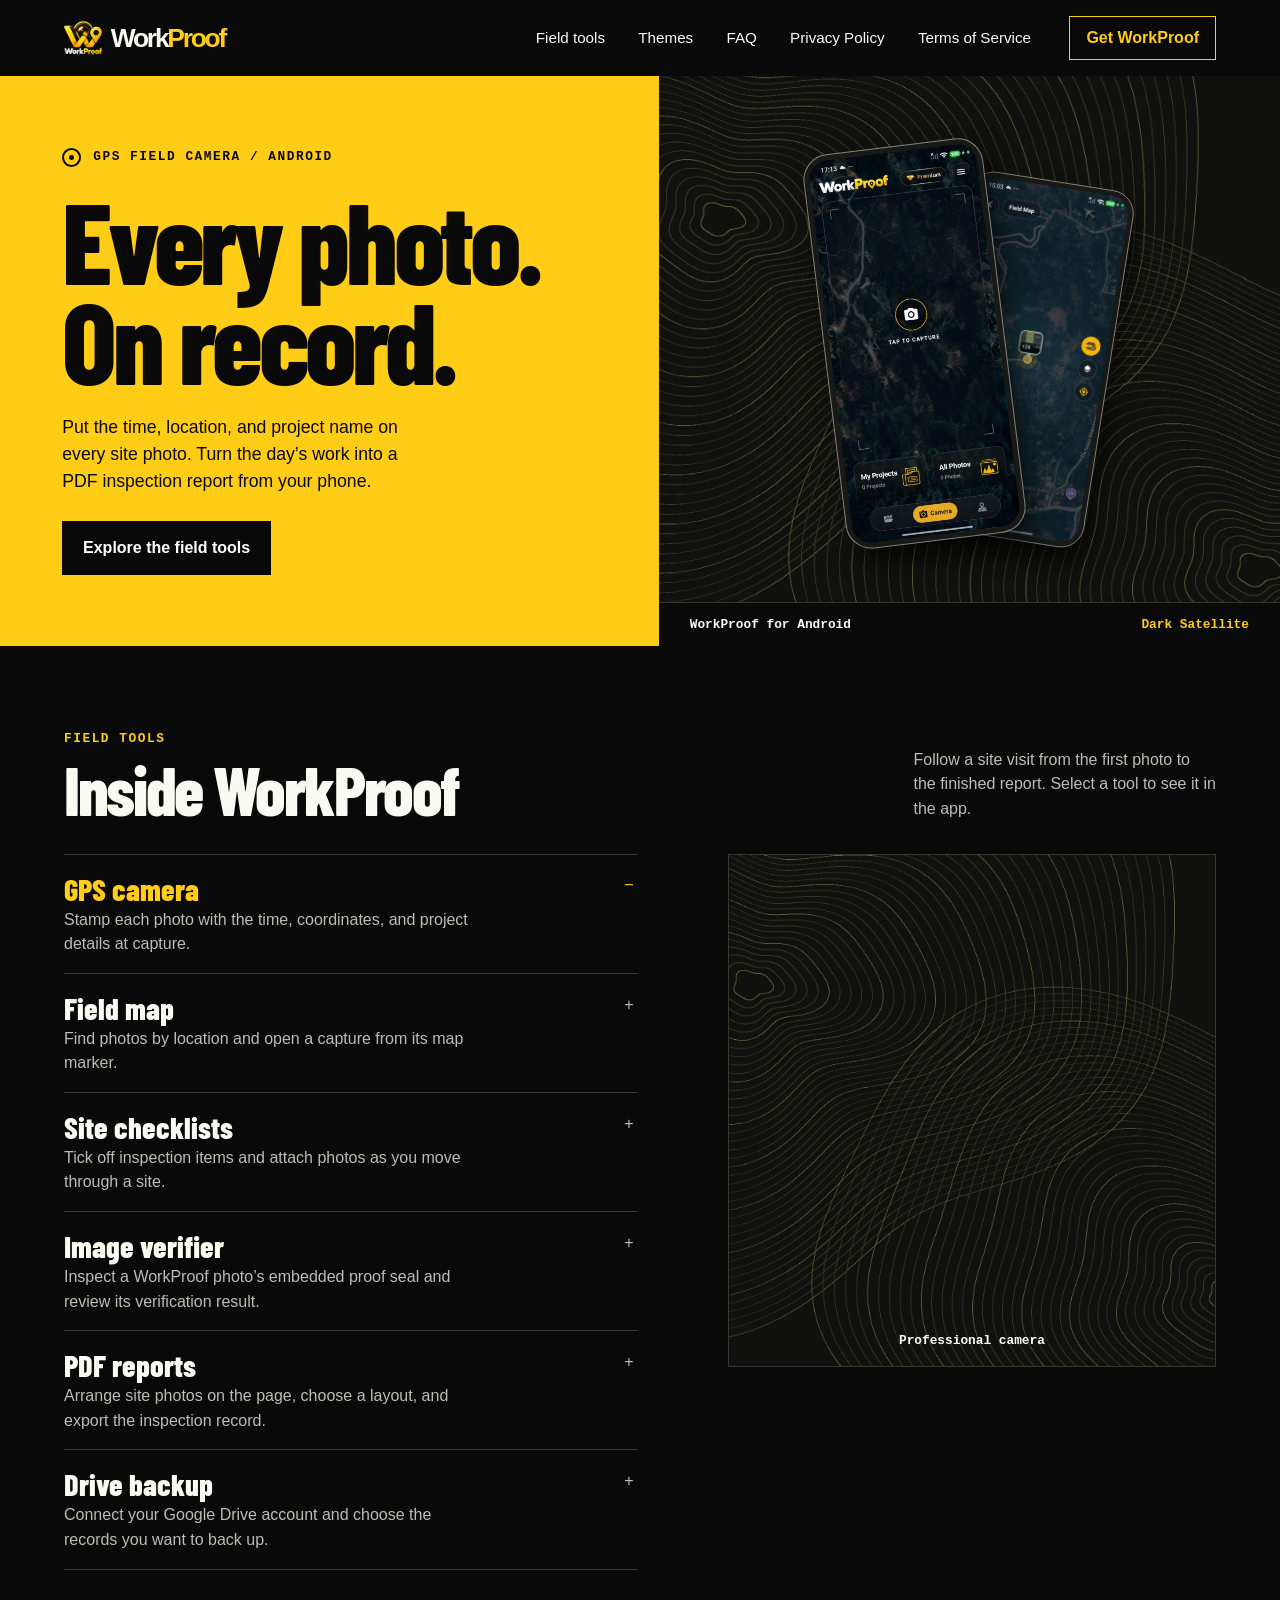
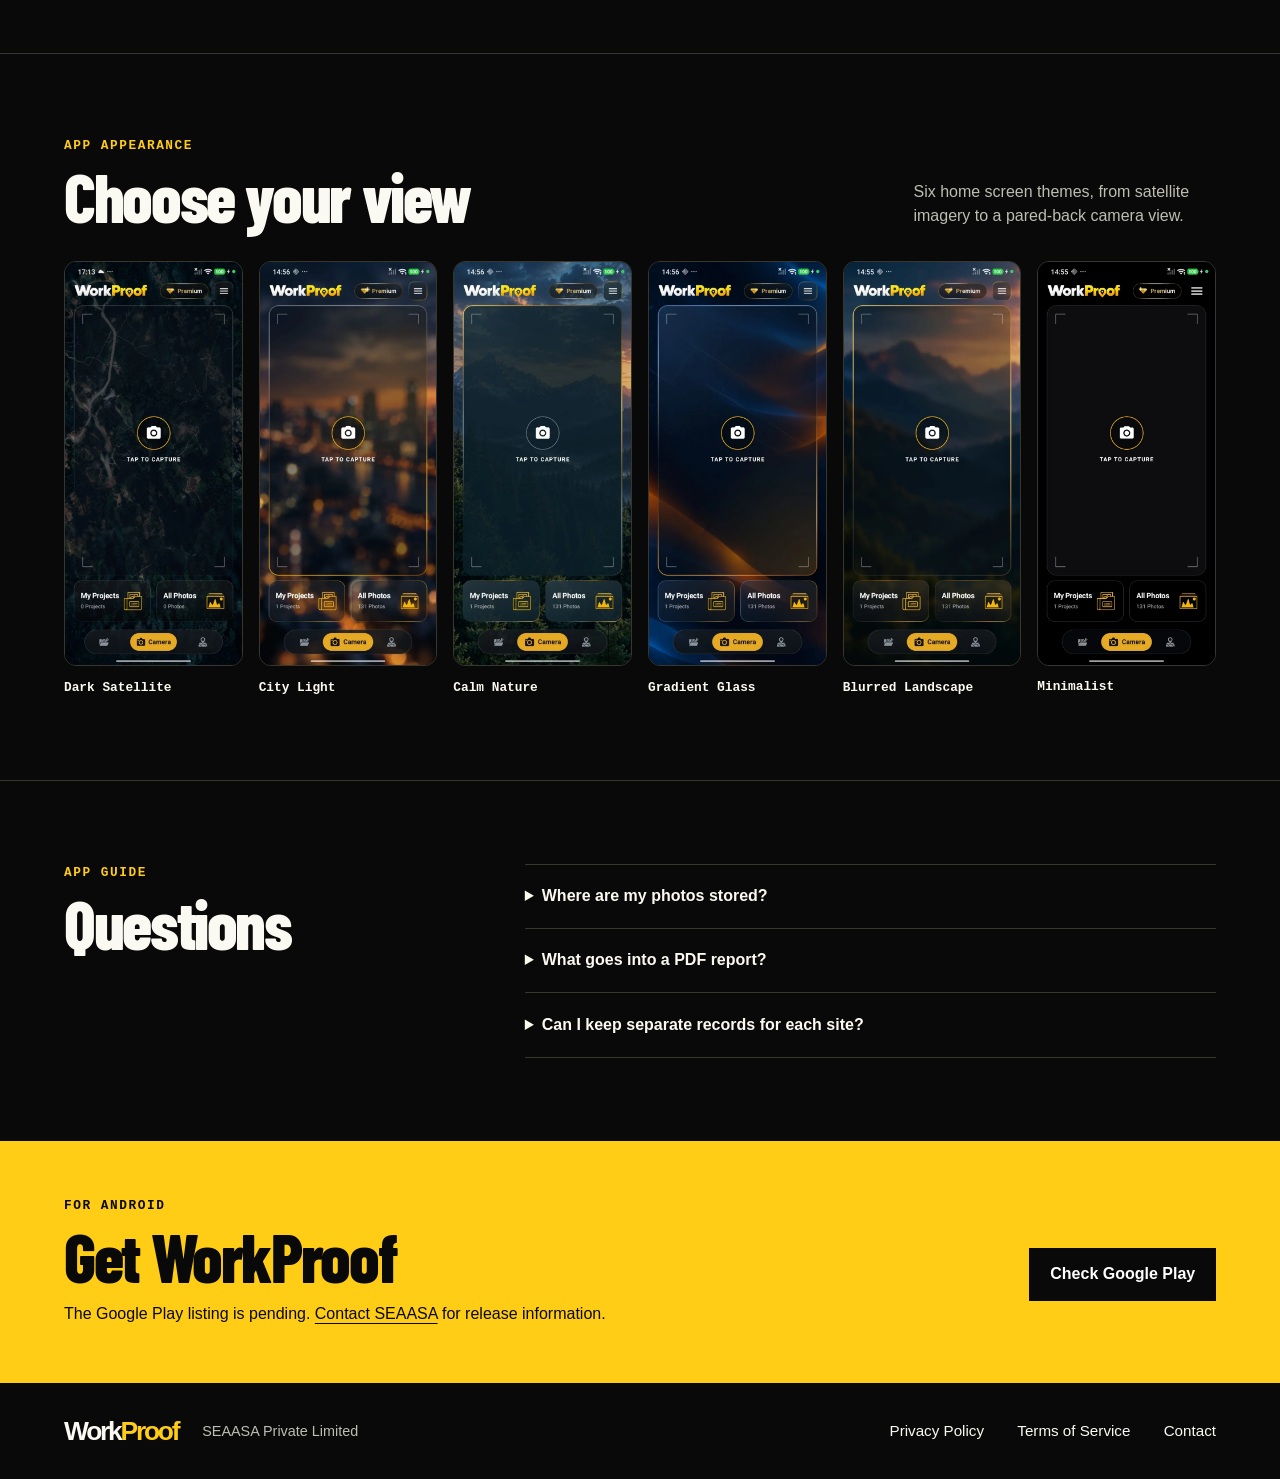
==== commit 4db46ef3: "Restore direct navigation to the published legal document URLs" ====
--- a/index.html
+++ b/index.html
@@ -19,7 +19,7 @@
 <a class="skip" href="#main">Skip to content</a>
 <header class="mast"><div class="wrap bar">
   <a class="brand" href="/" aria-label="WorkProof home"><img src="/assets/images/android-chrome-192x192.png" alt="">Work<span>Proof</span></a>
-  <nav aria-label="Main navigation"><a href="#features">Field tools</a><a href="#themes">Themes</a><a href="#faq">FAQ</a></nav>
+  <nav aria-label="Main navigation"><a href="#features">Field tools</a><a href="#themes">Themes</a><a href="#faq">FAQ</a><a class="legal-link" href="/privacy.html">Privacy Policy</a><a class="legal-link" href="/terms.html">Terms of Service</a></nav>
   <a class="nav-action" href="#download">Get WorkProof</a>
 </div></header>
 <main id="main">
@@ -56,10 +56,10 @@
 <figure><a href="/assets/field/minimal.webp"><img src="/assets/field/minimal.webp" alt="Open the Minimalist home screen" loading="lazy"></a><figcaption>Minimalist</figcaption></figure>
 </div></div></section>
 <section class="wrap faq" id="faq"><div><p class="kicker">App guide</p><h2>Questions</h2></div><div>
-<details><summary>Where are my photos stored?</summary><p>WorkProof keeps your captures on your device. You can connect your Google Drive account to back up or share selected work. Read the <a href="/privacy/">privacy policy</a> for details.</p></details>
+<details><summary>Where are my photos stored?</summary><p>WorkProof keeps your captures on your device. You can connect your Google Drive account to back up or share selected work. Read the <a href="/privacy.html">privacy policy</a> for details.</p></details>
 <details><summary>What goes into a PDF report?</summary><p>Select photos from a site visit and arrange them in the report editor. You can choose the page layout and include a declaration before exporting.</p></details>
 <details><summary>Can I keep separate records for each site?</summary><p>Yes. Organize photos by project and site ID, and use the field map to revisit the location of a capture.</p></details></div></section>
 <section class="access" id="download"><div class="wrap access-inner"><div><p class="kicker">For Android</p><h2>Get WorkProof</h2><p>The Google Play listing is pending. <a href="mailto:connect@seaasa.com">Contact SEAASA</a> for release information.</p></div><a class="button" href="https://play.google.com/store/apps/details?id=com.workproof.geotag.app">Check Google Play</a></div></section>
 </main>
-<footer class="wrap foot"><a class="brand" href="/">Work<span>Proof</span></a><span>SEAASA Private Limited</span><nav aria-label="Legal"><a href="/privacy/">Privacy</a><a href="/terms/">Terms</a><a href="mailto:connect@seaasa.com">Contact</a></nav></footer>
+<footer class="wrap foot"><a class="brand" href="/">Work<span>Proof</span></a><span>SEAASA Private Limited</span><nav aria-label="Legal"><a href="/privacy.html">Privacy Policy</a><a href="/terms.html">Terms of Service</a><a href="mailto:connect@seaasa.com">Contact</a></nav></footer>
 </body></html>
--- a/assets/css/field.css
+++ b/assets/css/field.css
@@ -80,3 +80,12 @@
 .document .legal-header .text-silver{color:inherit}
 .document .legal-body h2{font-size:clamp(1.75rem,3vw,2.4rem);line-height:1.12}
 .document .foot{border-top:1px solid var(--rule)}
+@media(max-width:960px){
+  .bar{height:auto;min-height:62px;flex-wrap:wrap;justify-content:space-between;gap:0;padding-top:.6rem}
+  .bar nav{order:1;width:100%;display:flex;gap:1.5rem;margin:.55rem 0 0;border-top:1px solid var(--rule)}
+  .bar nav a{padding:.6rem 0}
+}
+@media(max-width:680px){
+  .bar nav a:not(.legal-link){display:none}
+  .foot nav{flex-wrap:wrap;gap:.85rem 1.25rem}
+}
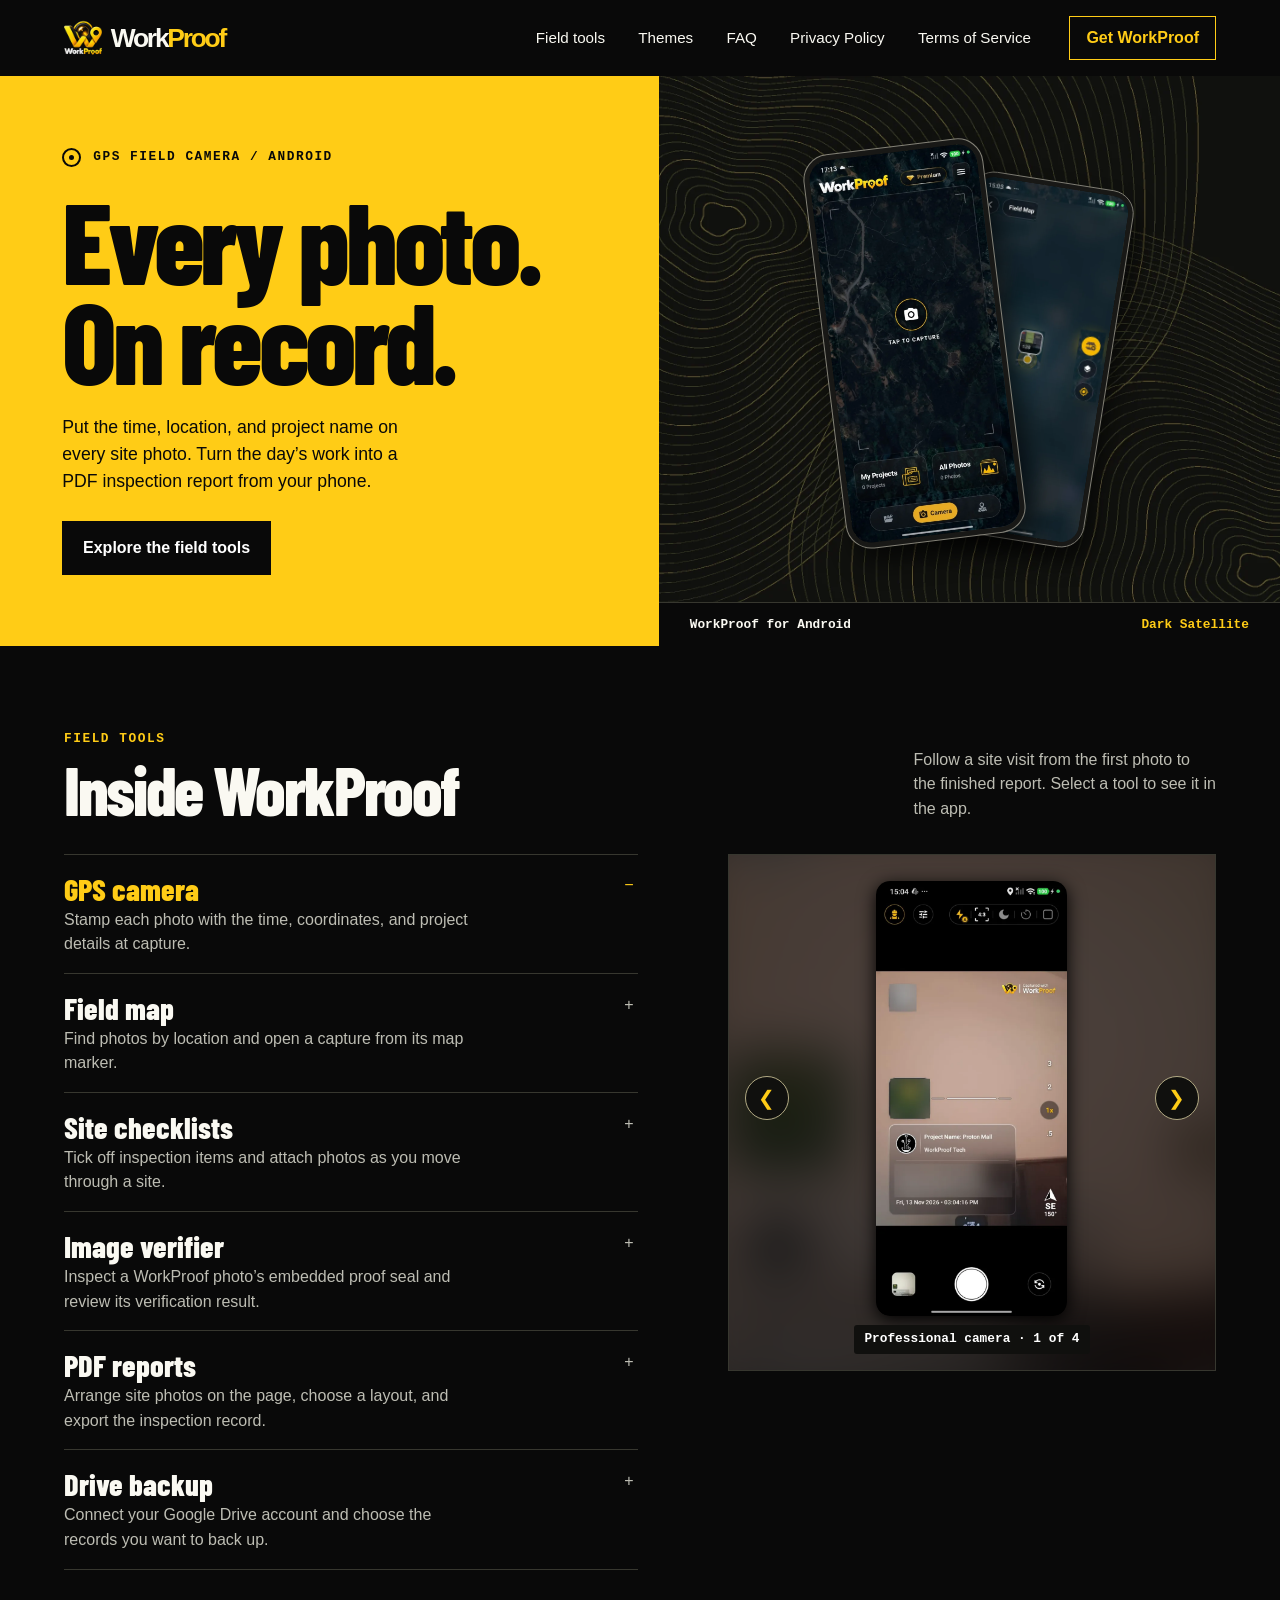
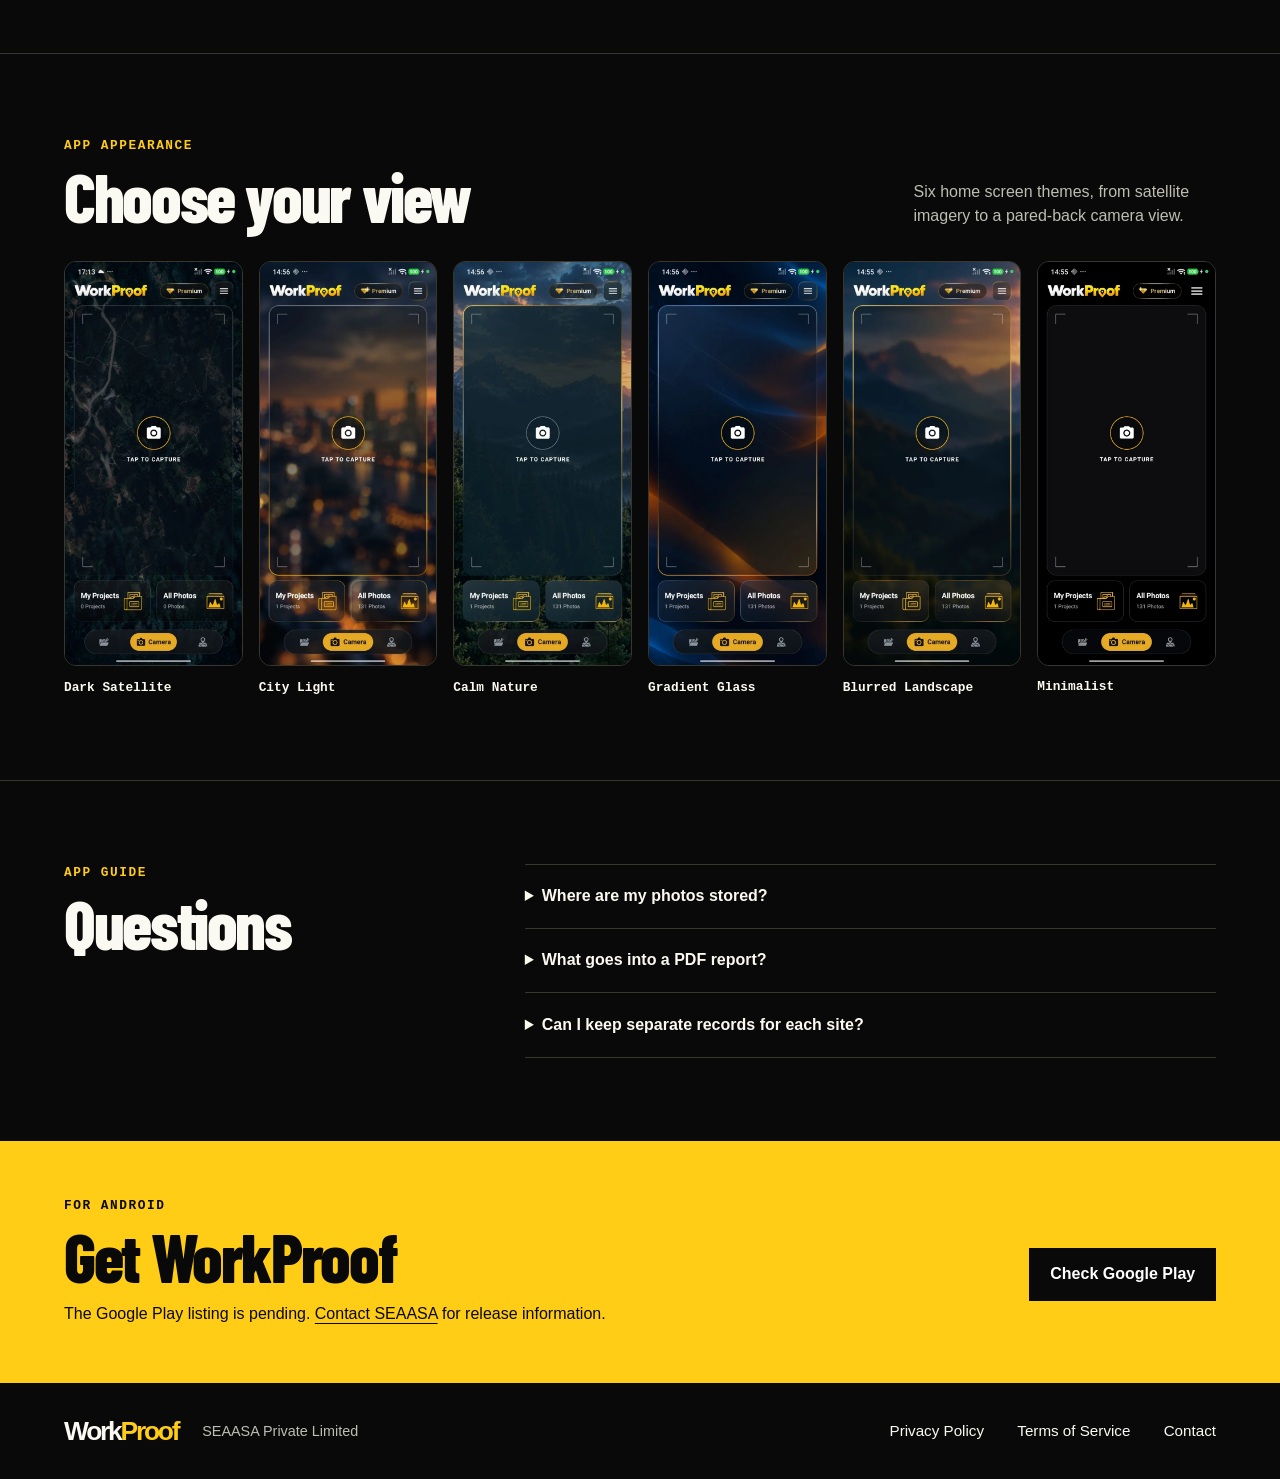
==== commit 61702d31: "Show feature screenshots in a blurred inline WebP carousel" ====
--- a/index.html
+++ b/index.html
@@ -12,8 +12,8 @@
   <meta property="og:image" content="https://workproof.seaasa.com/assets/images/logo-square.png">
   <link rel="icon" href="/favicon.ico"><link rel="manifest" href="/site.webmanifest">
   <link rel="preload" href="/assets/fonts/barlow-condensed-800.ttf" as="font" type="font/ttf" crossorigin>
-  <link rel="stylesheet" href="/assets/css/field.css">
-  <script defer src="/assets/js/field.js"></script>
+  <link rel="stylesheet" href="/assets/css/field.css?v=gallery2">
+  <script defer src="/assets/js/field.js?v=gallery2"></script>
 </head>
 <body>
 <a class="skip" href="#main">Skip to content</a>
@@ -38,22 +38,29 @@
 <section class="wrap tools" id="features">
   <div class="section-heading"><div><p class="kicker">Field tools</p><h2>Inside WorkProof</h2></div><p>Follow a site visit from the first photo to the finished report. Select a tool to see it in the app.</p></div>
   <div class="tour" id="screenshots"><div class="choices">
-<div id="capture" class="tool"><a href="/assets/field/camera.webp" data-caption="Professional camera" aria-current="true"><strong>GPS camera</strong><span>Stamp each photo with the time, coordinates, and project details at capture.</span></a></div>
-<div id="fieldmap" class="tool"><a href="/assets/field/map.webp" data-caption="Field map" aria-current="false"><strong>Field map</strong><span>Find photos by location and open a capture from its map marker.</span></a></div>
-<div id="checklists" class="tool"><a href="/assets/field/checklist.webp" data-caption="Checklist progress" aria-current="false"><strong>Site checklists</strong><span>Tick off inspection items and attach photos as you move through a site.</span></a></div>
-<div id="verifier" class="tool"><a href="/assets/field/verify.webp" data-caption="Image verification result" aria-current="false"><strong>Image verifier</strong><span>Inspect a WorkProof photo’s embedded proof seal and review its verification result.</span></a></div>
-<div id="reports" class="tool"><a href="/assets/field/report.webp" data-caption="PDF report editor" aria-current="false"><strong>PDF reports</strong><span>Arrange site photos on the page, choose a layout, and export the inspection record.</span></a></div>
-<div id="backup" class="tool"><a href="/assets/field/sync.webp" data-caption="Google Drive backup" aria-current="false"><strong>Drive backup</strong><span>Connect your Google Drive account and choose the records you want to back up.</span></a></div>
-  </div><figure class="viewer"><a id="view-link" href="/assets/field/camera.webp" aria-label="Open full camera screenshot"><img id="view-image" src="/assets/field/camera.webp" alt="Professional camera with GPS and project stamps" loading="lazy"></a><figcaption id="view-caption" aria-live="polite">Professional camera</figcaption></figure></div>
+<div id="capture" class="tool"><button type="button" aria-pressed="true" aria-controls="feature-viewer"><strong>GPS camera</strong><span>Stamp each photo with the time, coordinates, and project details at capture.</span></button></div>
+<div id="fieldmap" class="tool"><button type="button" aria-pressed="false" aria-controls="feature-viewer"><strong>Field map</strong><span>Find photos by location and open a capture from its map marker.</span></button></div>
+<div id="checklists" class="tool"><button type="button" aria-pressed="false" aria-controls="feature-viewer"><strong>Site checklists</strong><span>Tick off inspection items and attach photos as you move through a site.</span></button></div>
+<div id="verifier" class="tool"><button type="button" aria-pressed="false" aria-controls="feature-viewer"><strong>Image verifier</strong><span>Inspect a WorkProof photo’s embedded proof seal and review its verification result.</span></button></div>
+<div id="reports" class="tool"><button type="button" aria-pressed="false" aria-controls="feature-viewer"><strong>PDF reports</strong><span>Arrange site photos on the page, choose a layout, and export the inspection record.</span></button></div>
+<div id="backup" class="tool"><button type="button" aria-pressed="false" aria-controls="feature-viewer"><strong>Drive backup</strong><span>Connect your Google Drive account and choose the records you want to back up.</span></button></div>
+  </div><figure class="viewer" id="feature-viewer" aria-label="Feature screenshots">
+    <div class="slide-stage">
+      <button type="button" class="slide-arrow" id="previous-slide" aria-label="Previous screenshot">&#10094;</button>
+      <img id="view-image" src="/assets/field/camera.webp" alt="Professional camera" loading="lazy">
+      <button type="button" class="slide-arrow" id="next-slide" aria-label="Next screenshot">&#10095;</button>
+    </div>
+    <figcaption id="view-caption" aria-live="polite" aria-atomic="true">Professional camera · 1 of 4</figcaption>
+  </figure></div>
 </section>
 <section class="themes" id="themes"><div class="wrap"><div class="section-heading"><div><p class="kicker">App appearance</p><h2>Choose your view</h2></div><p>Six home screen themes, from satellite imagery to a pared-back camera view.</p></div>
 <div class="samples">
-<figure><a href="/assets/field/home.webp"><img src="/assets/field/home.webp" alt="Open the Dark Satellite home screen" loading="lazy"></a><figcaption>Dark Satellite</figcaption></figure>
-<figure><a href="/assets/field/city.webp"><img src="/assets/field/city.webp" alt="Open the City Light home screen" loading="lazy"></a><figcaption>City Light</figcaption></figure>
-<figure><a href="/assets/field/nature.webp"><img src="/assets/field/nature.webp" alt="Open the Calm Nature home screen" loading="lazy"></a><figcaption>Calm Nature</figcaption></figure>
-<figure><a href="/assets/field/glass.webp"><img src="/assets/field/glass.webp" alt="Open the Gradient Glass home screen" loading="lazy"></a><figcaption>Gradient Glass</figcaption></figure>
-<figure><a href="/assets/field/landscape.webp"><img src="/assets/field/landscape.webp" alt="Open the Blurred Landscape home screen" loading="lazy"></a><figcaption>Blurred Landscape</figcaption></figure>
-<figure><a href="/assets/field/minimal.webp"><img src="/assets/field/minimal.webp" alt="Open the Minimalist home screen" loading="lazy"></a><figcaption>Minimalist</figcaption></figure>
+<figure><img src="/assets/field/home.webp" alt="Dark Satellite home screen" loading="lazy"><figcaption>Dark Satellite</figcaption></figure>
+<figure><img src="/assets/field/city.webp" alt="City Light home screen" loading="lazy"><figcaption>City Light</figcaption></figure>
+<figure><img src="/assets/field/nature.webp" alt="Calm Nature home screen" loading="lazy"><figcaption>Calm Nature</figcaption></figure>
+<figure><img src="/assets/field/glass.webp" alt="Gradient Glass home screen" loading="lazy"><figcaption>Gradient Glass</figcaption></figure>
+<figure><img src="/assets/field/landscape.webp" alt="Blurred Landscape home screen" loading="lazy"><figcaption>Blurred Landscape</figcaption></figure>
+<figure><img src="/assets/field/minimal.webp" alt="Minimalist home screen" loading="lazy"><figcaption>Minimalist</figcaption></figure>
 </div></div></section>
 <section class="wrap faq" id="faq"><div><p class="kicker">App guide</p><h2>Questions</h2></div><div>
 <details><summary>Where are my photos stored?</summary><p>WorkProof keeps your captures on your device. You can connect your Google Drive account to back up or share selected work. Read the <a href="/privacy.html">privacy policy</a> for details.</p></details>
--- a/assets/css/field.css
+++ b/assets/css/field.css
@@ -43,14 +43,14 @@
 h2{font-size:clamp(3.1rem,5.3vw,5.5rem);line-height:.98;letter-spacing:-.035em;margin-top:.5rem}
 .tools .kicker,.themes .kicker,.faq .kicker{color:var(--yellow)}
 .tour{display:grid;grid-template-columns:1fr .85fr;gap:clamp(2rem,7vw,7rem);align-items:start}
-.tool a{position:relative;display:block;padding:1rem 1.8rem 1rem 0;border-top:1px solid var(--rule);text-decoration:none}
+.tool button{font:inherit;color:inherit;background:none;cursor:pointer;text-align:left;width:100%;border:0;position:relative;display:block;padding:1rem 1.8rem 1rem 0;border-top:1px solid var(--rule);text-decoration:none}
 .tool:last-child{border-bottom:1px solid var(--rule)}
-.tool a:after{content:'+';position:absolute;right:.3rem;top:1.15rem;color:var(--muted)}
-.tool a[aria-current=true]:after{content:'−';color:var(--yellow)}
+.tool button:after{content:'+';position:absolute;right:.3rem;top:1.15rem;color:var(--muted)}
+.tool button[aria-pressed=true]:after{content:'−';color:var(--yellow)}
 .tool strong{display:block;font-size:1.9rem;line-height:1.2}
-.tool a[aria-current=true] strong,.tool a:hover strong{color:var(--yellow)}
-.tool a span{display:block;max-width:46ch;color:var(--muted)}
-.viewer{border:1px solid var(--rule);background:#10100e url(../field/contours.webp) center/cover;text-align:center;padding:1.6rem 1rem 1rem}
+.tool button[aria-pressed=true] strong,.tool button:hover strong{color:var(--yellow)}
+.tool button span{display:block;max-width:46ch;color:var(--muted)}
+.viewer{border:1px solid var(--rule);position:relative;isolation:isolate;overflow:hidden;background:#10100e;text-align:center;padding:1.6rem 1rem 1rem}
 .viewer img{height:clamp(22rem,34vw,29rem);max-width:100%;object-fit:contain;border-radius:14px;box-shadow:0 4px 18px #000}
 .viewer figcaption{margin-top:.55rem;color:white}
 .themes{border-block:1px solid var(--rule)}
@@ -89,3 +89,11 @@
   .bar nav a:not(.legal-link){display:none}
   .foot nav{flex-wrap:wrap;gap:.85rem 1.25rem}
 }
+.viewer::before{content:"";position:absolute;z-index:-1;inset:-2.5rem;background:var(--slide-background,url(../field/camera.webp)) center/cover;filter:blur(26px) brightness(.38);pointer-events:none}
+.slide-stage{display:grid;grid-template-columns:44px minmax(0,1fr) 44px;align-items:center;justify-items:center;gap:.5rem}
+.slide-stage img{display:block;max-width:100%;object-fit:contain}
+.slide-arrow{width:44px;height:44px;border:1px solid #b2aa84;border-radius:50%;background:#10100e;color:var(--yellow);font-size:1.25rem;line-height:1;cursor:pointer}
+.slide-arrow:hover{color:var(--ink);background:var(--yellow)}
+.slide-arrow:focus-visible,.tool button:focus-visible{outline:3px solid var(--yellow);outline-offset:2px}
+.viewer figcaption{position:relative;display:inline-block;background:#10100e;padding:.35rem .65rem;border-radius:3px}
+@media(max-width:370px){.viewer{padding-inline:.4rem}.slide-stage{gap:.2rem}}
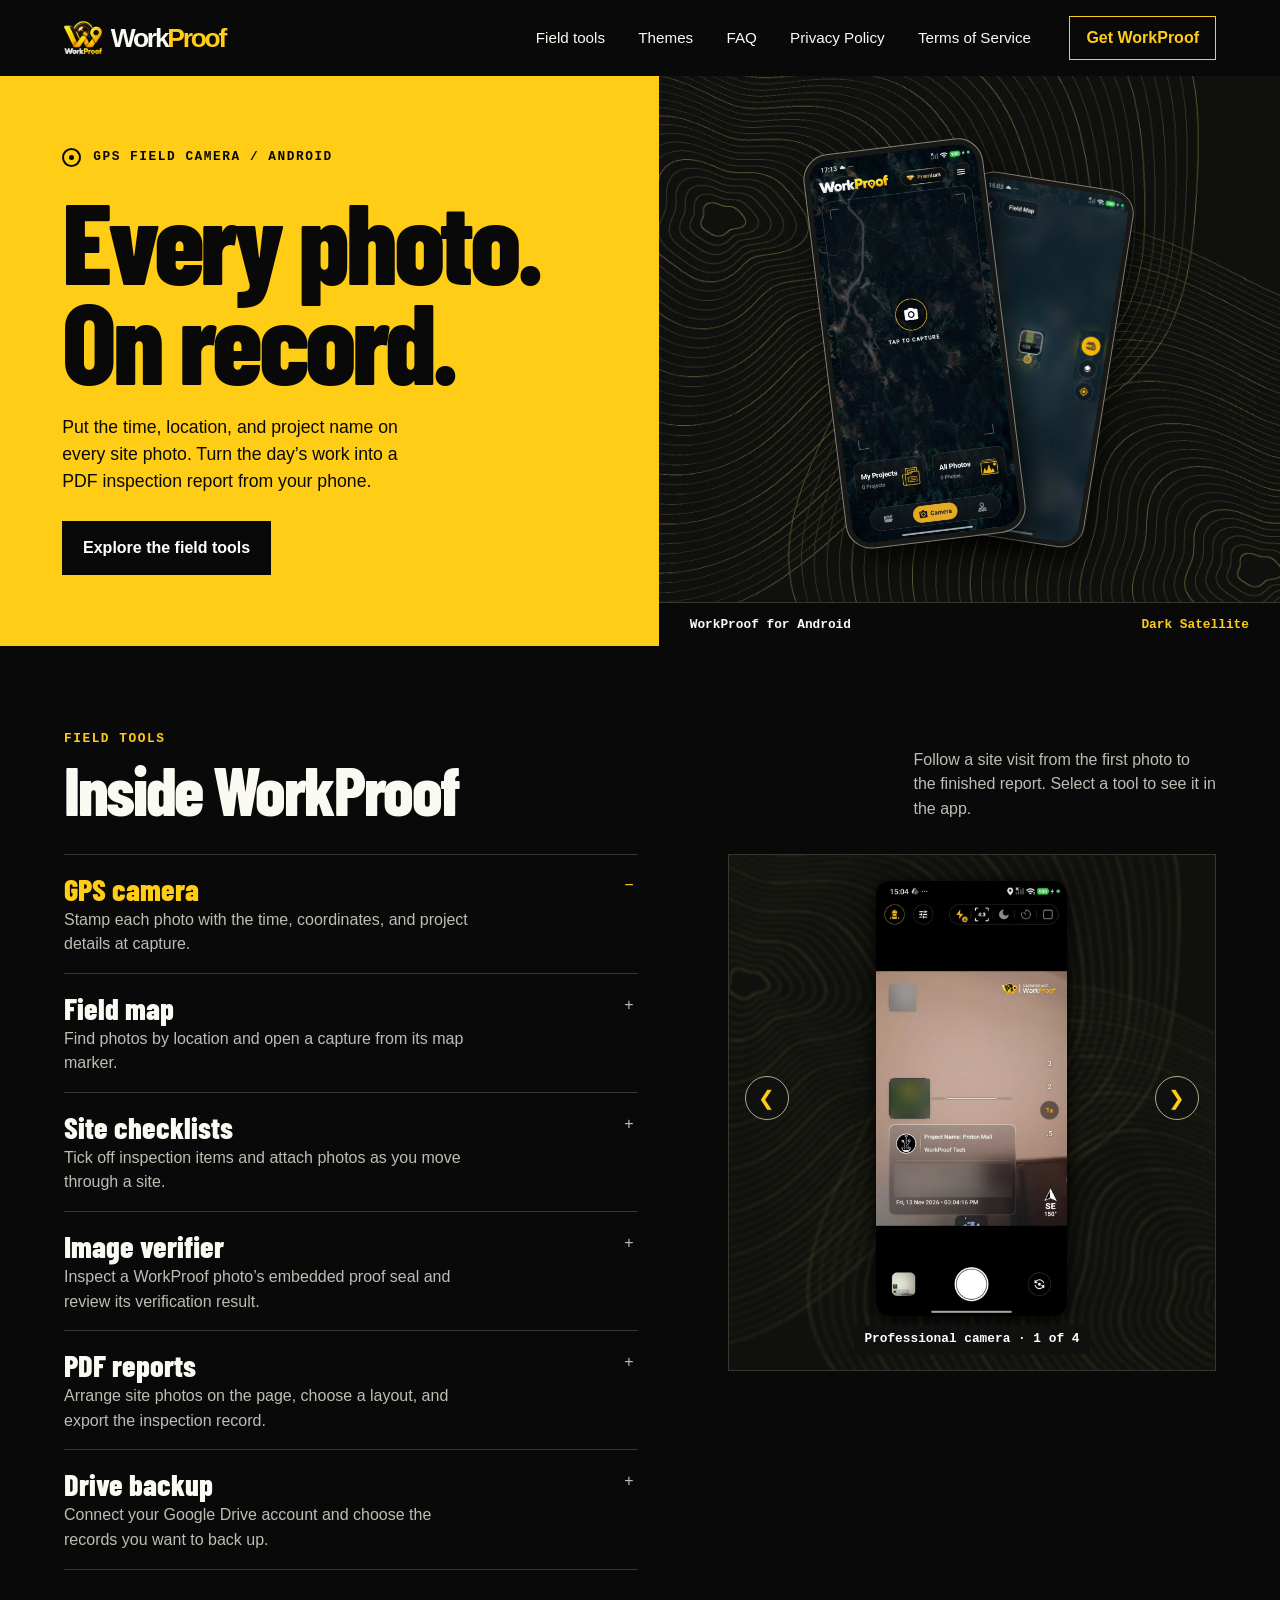
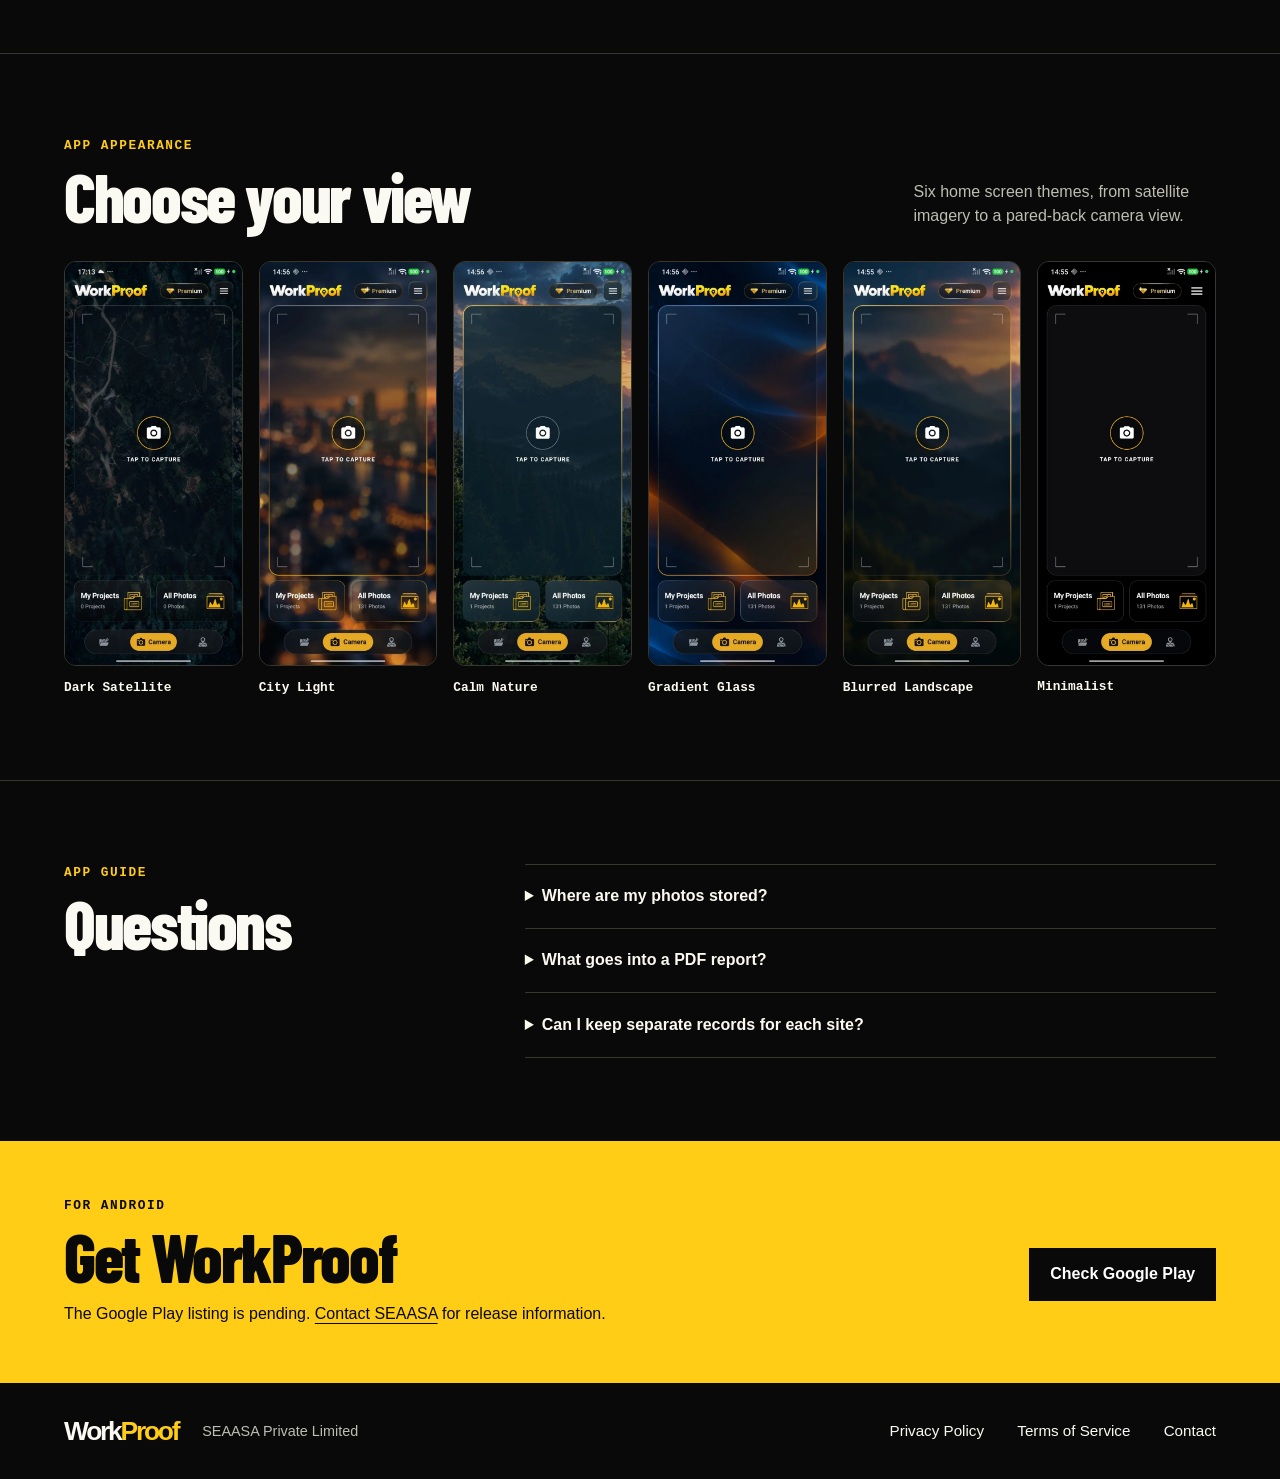
==== commit 6a490216: "Use the softly blurred contour artwork throughout the feature viewer" ====
--- a/index.html
+++ b/index.html
@@ -12,8 +12,8 @@
   <meta property="og:image" content="https://workproof.seaasa.com/assets/images/logo-square.png">
   <link rel="icon" href="/favicon.ico"><link rel="manifest" href="/site.webmanifest">
   <link rel="preload" href="/assets/fonts/barlow-condensed-800.ttf" as="font" type="font/ttf" crossorigin>
-  <link rel="stylesheet" href="/assets/css/field.css?v=gallery2">
-  <script defer src="/assets/js/field.js?v=gallery2"></script>
+  <link rel="stylesheet" href="/assets/css/field.css?v=gallery3">
+  <script defer src="/assets/js/field.js?v=gallery3"></script>
 </head>
 <body>
 <a class="skip" href="#main">Skip to content</a>
--- a/assets/css/field.css
+++ b/assets/css/field.css
@@ -89,7 +89,7 @@
   .bar nav a:not(.legal-link){display:none}
   .foot nav{flex-wrap:wrap;gap:.85rem 1.25rem}
 }
-.viewer::before{content:"";position:absolute;z-index:-1;inset:-2.5rem;background:var(--slide-background,url(../field/camera.webp)) center/cover;filter:blur(26px) brightness(.38);pointer-events:none}
+.viewer::before{content:"";position:absolute;z-index:-1;inset:-4px;background:#10100e url(../field/contours.webp) center/cover;filter:blur(1.5px);pointer-events:none}
 .slide-stage{display:grid;grid-template-columns:44px minmax(0,1fr) 44px;align-items:center;justify-items:center;gap:.5rem}
 .slide-stage img{display:block;max-width:100%;object-fit:contain}
 .slide-arrow{width:44px;height:44px;border:1px solid #b2aa84;border-radius:50%;background:#10100e;color:var(--yellow);font-size:1.25rem;line-height:1;cursor:pointer}
